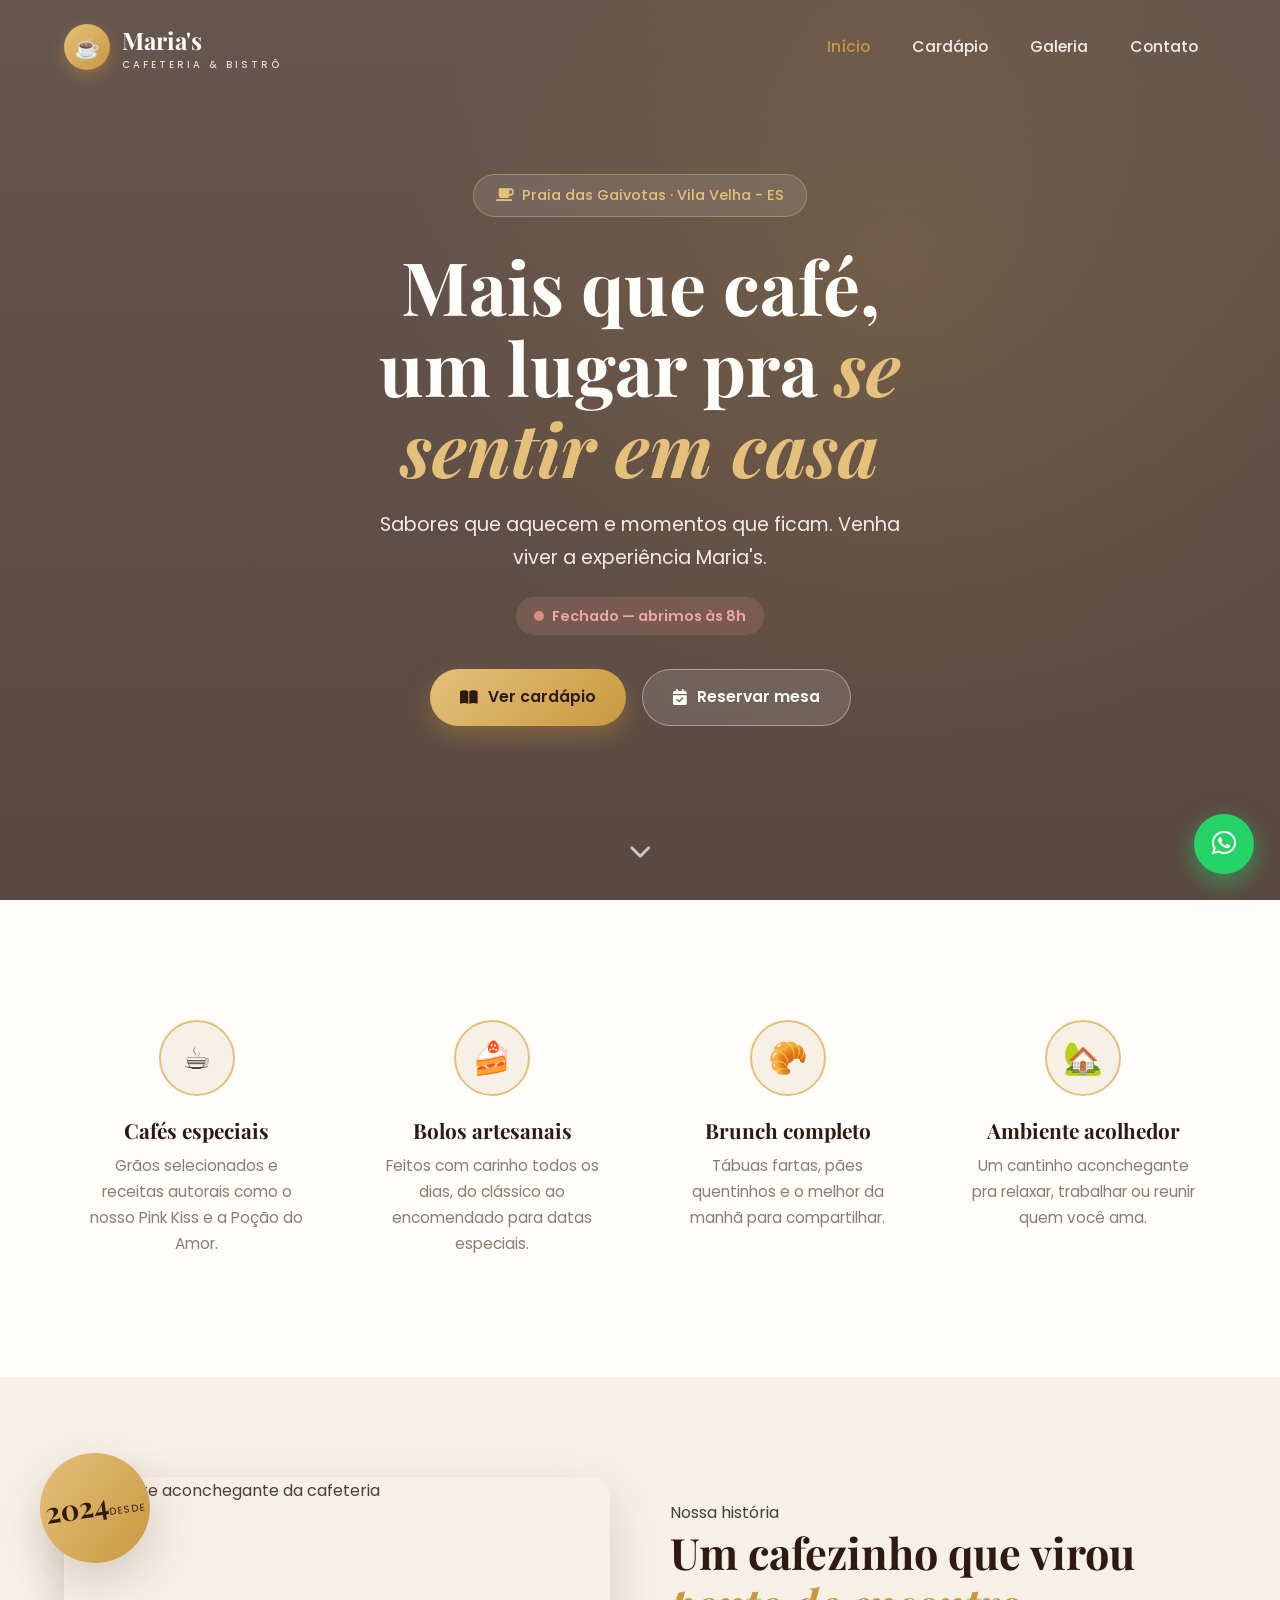
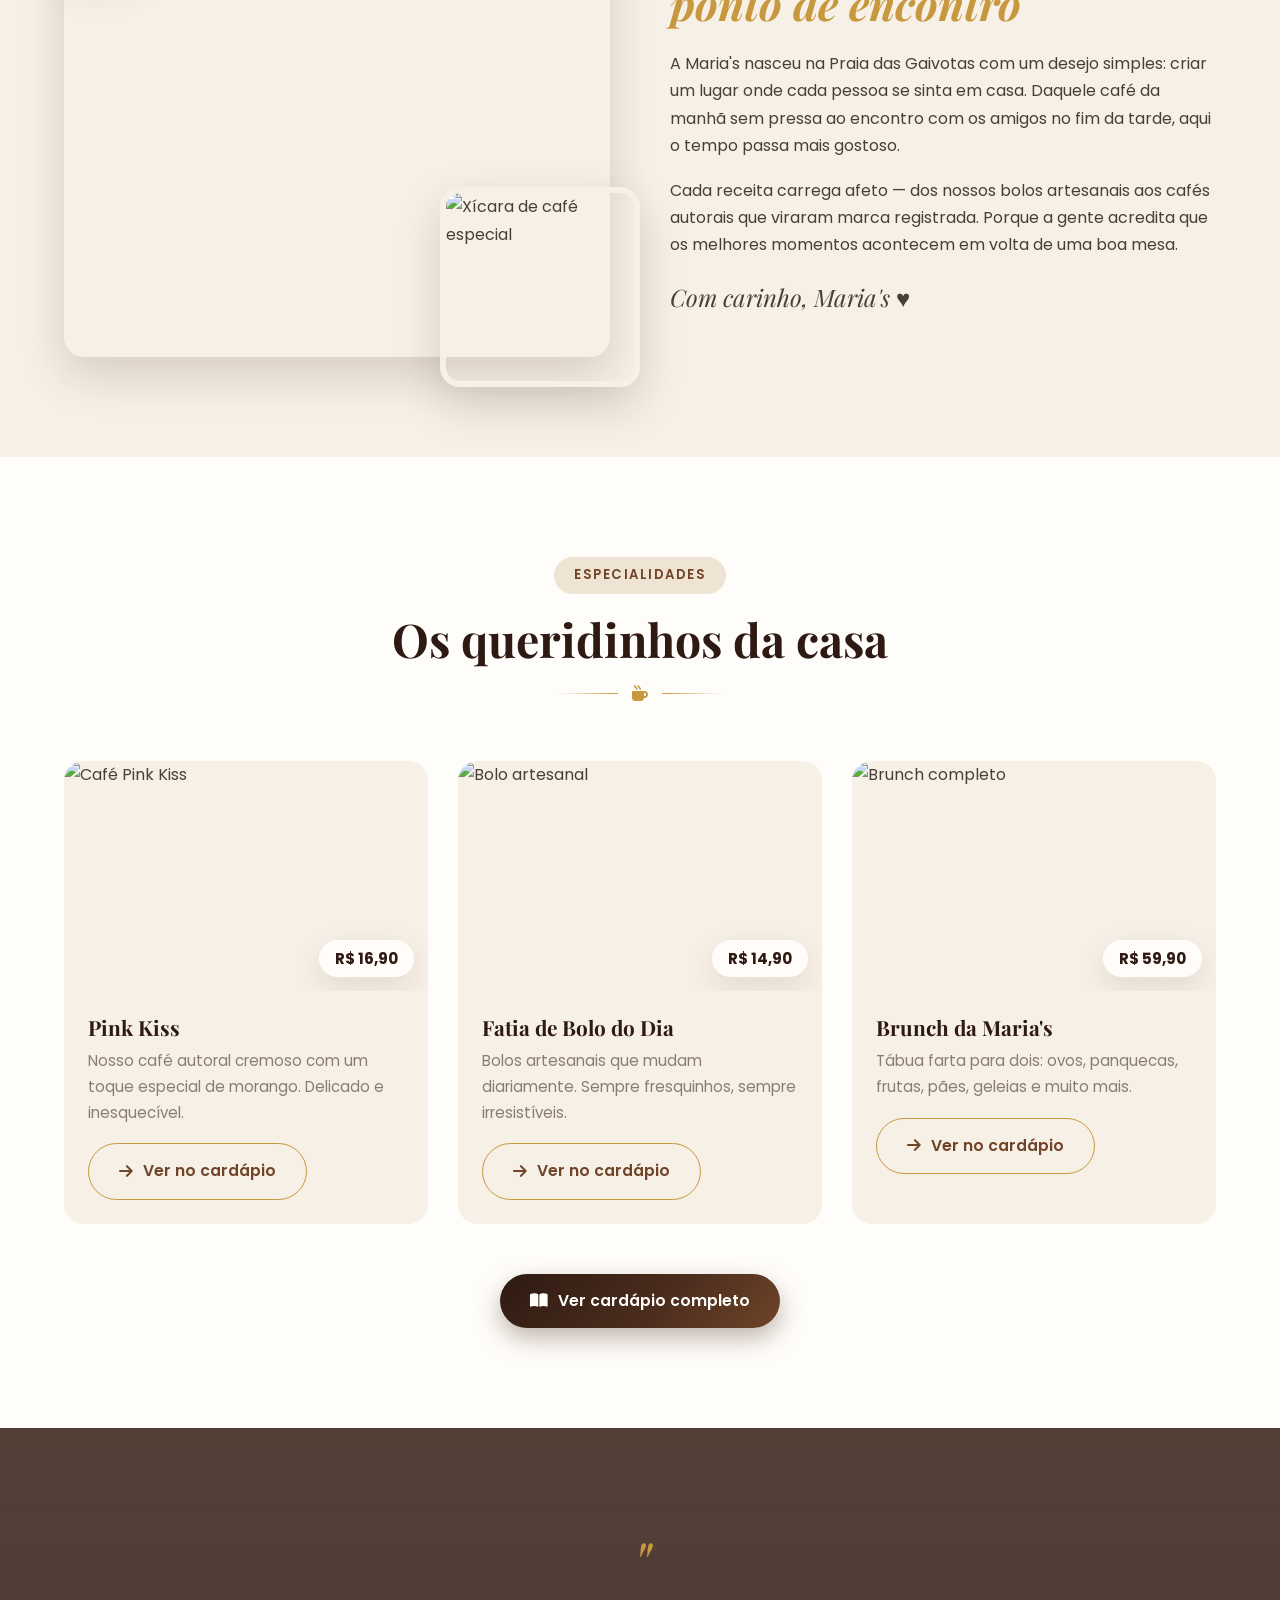
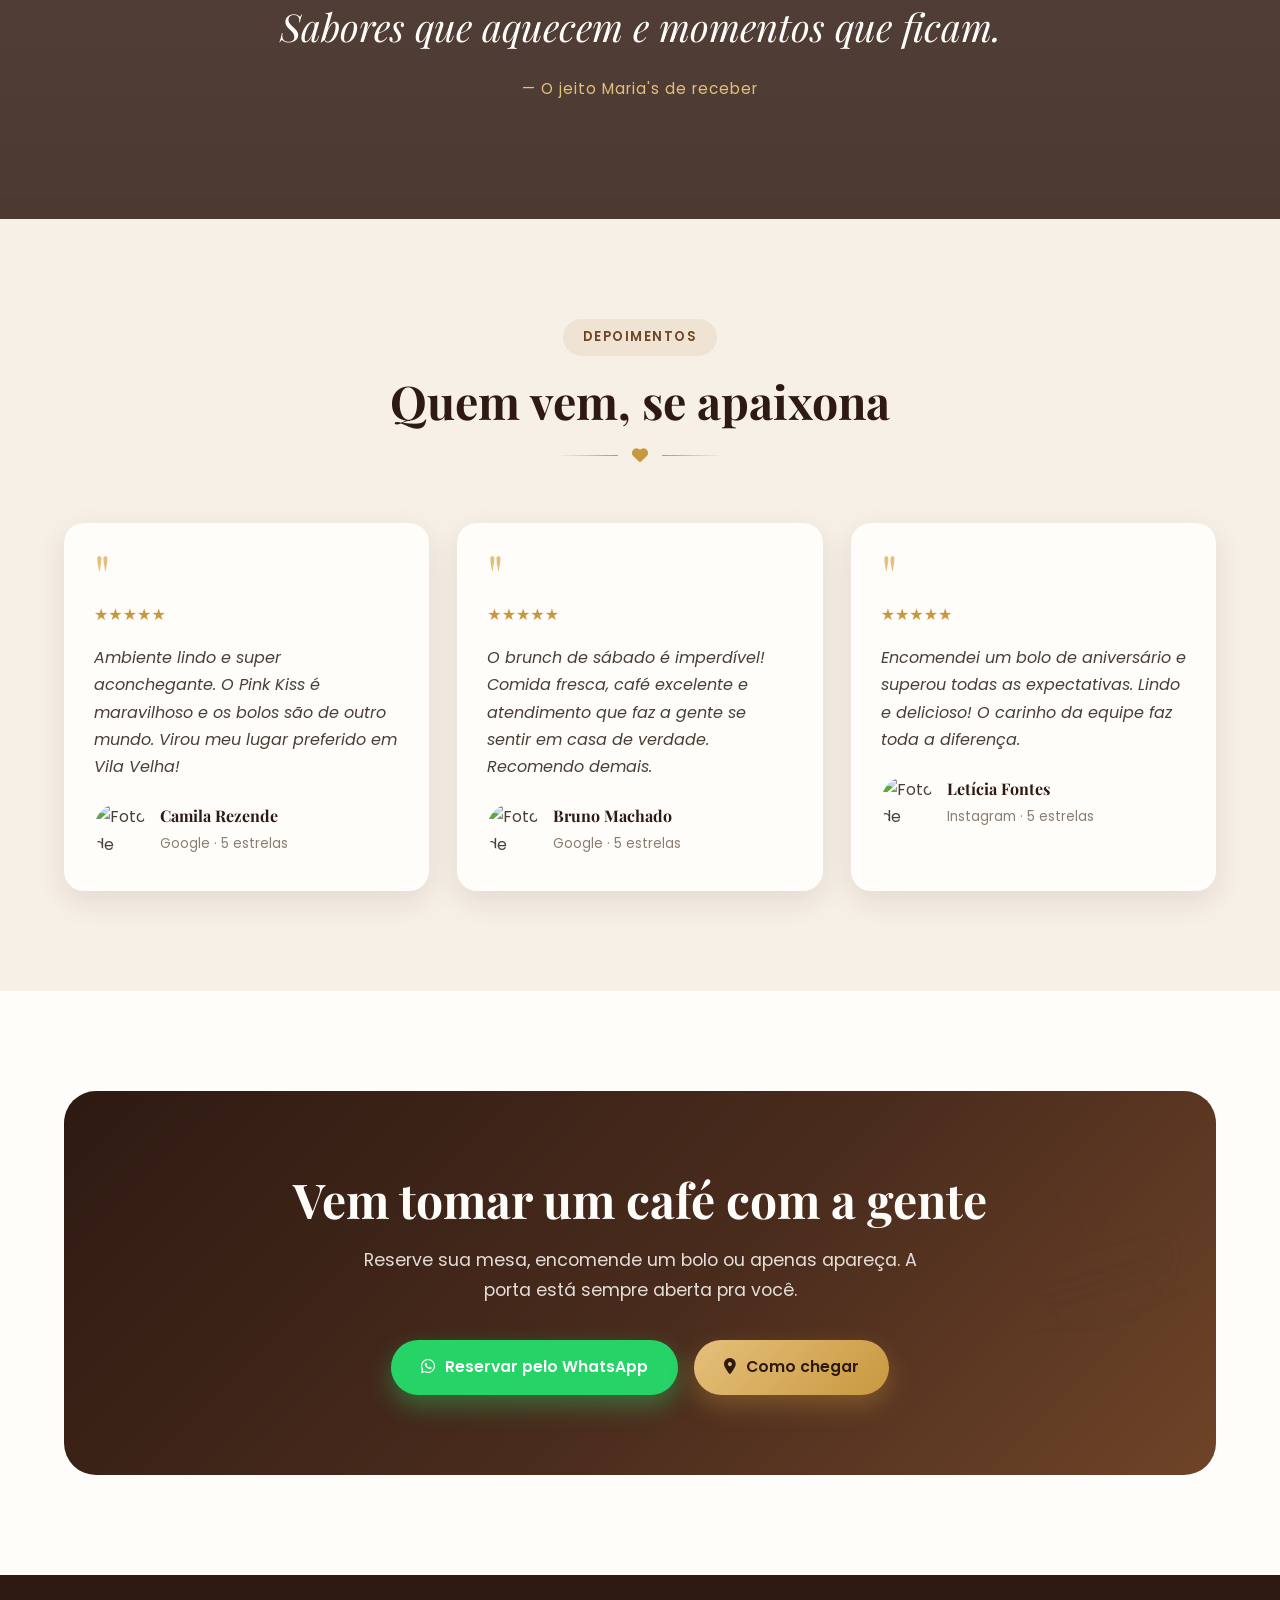
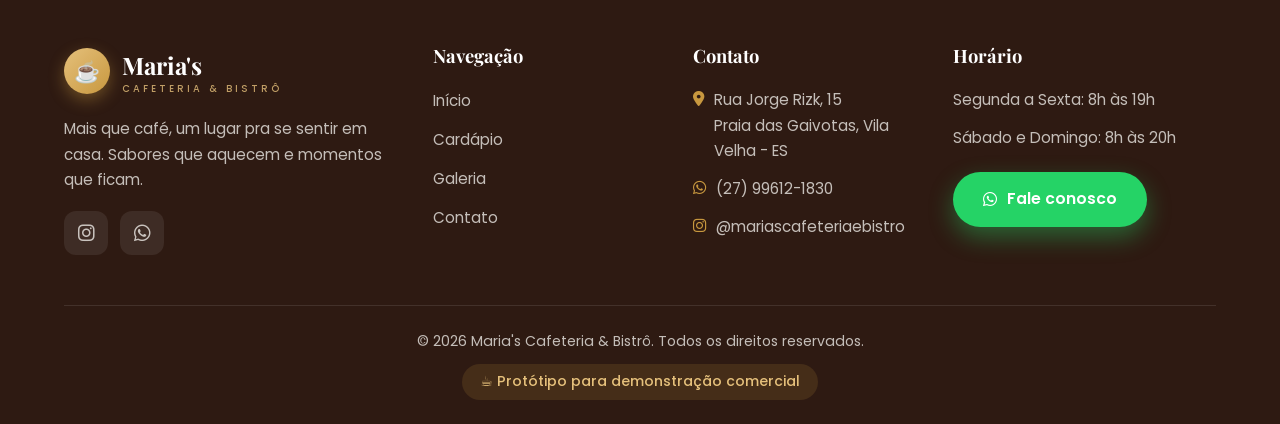
==== index.html @ ef5716af "Add files via upload" ====
<!DOCTYPE html>
<html lang="pt-BR">
<head>
  <meta charset="UTF-8">
  <meta name="viewport" content="width=device-width, initial-scale=1.0">
  <title>Maria's Cafeteria & Bistrô — Um lugar pra se sentir em casa | Vila Velha - ES</title>
  <meta name="description" content="Maria's Cafeteria & Bistrô na Praia das Gaivotas, Vila Velha - ES. Cafés especiais, brunch, bolos artesanais e um ambiente acolhedor. Mais que café, um lugar pra se sentir em casa.">

  <link rel="preconnect" href="https://fonts.googleapis.com">
  <link rel="preconnect" href="https://fonts.gstatic.com" crossorigin>
  <link href="https://fonts.googleapis.com/css2?family=Playfair+Display:ital,wght@0,600;0,700;1,600&family=Poppins:wght@400;500;600;700&display=swap" rel="stylesheet">
  <link rel="stylesheet" href="https://cdnjs.cloudflare.com/ajax/libs/font-awesome/6.5.1/css/all.min.css">
  <link rel="stylesheet" href="css/style.css">
</head>
<body>

  <!-- ================= HEADER ================= -->
  <header class="header">
    <div class="container nav">
      <a href="index.html" class="logo">
        <span class="logo-icone">☕</span>
        <span>Maria's<small>Cafeteria & Bistrô</small></span>
      </a>
      <nav>
        <ul class="menu">
          <li><a href="index.html" class="ativo">Início</a></li>
          <li><a href="cardapio.html">Cardápio</a></li>
          <li><a href="galeria.html">Galeria</a></li>
          <li><a href="contato.html">Contato</a></li>
        </ul>
      </nav>
      <button class="menu-toggle" aria-label="Abrir menu" aria-expanded="false">
        <span></span><span></span><span></span>
      </button>
    </div>
  </header>

  <!-- ================= HERO ================= -->
  <section class="hero">
    <div class="container hero-conteudo">
      <span class="selo"><i class="fa-solid fa-mug-saucer"></i> Praia das Gaivotas · Vila Velha - ES</span>
      <h1>Mais que café,<br>um lugar pra <span>se sentir em casa</span></h1>
      <p>Sabores que aquecem e momentos que ficam. Venha viver a experiência Maria's.</p>
      <div class="status-loja" role="status"></div>
      <div class="hero-botoes">
        <a href="cardapio.html" class="btn btn-primario"><i class="fa-solid fa-book-open"></i> Ver cardápio</a>
        <a href="https://wa.me/5527996121830?text=Ol%C3%A1!%20Gostaria%20de%20fazer%20uma%20reserva%20no%20Maria's" class="btn btn-secundario" target="_blank" rel="noopener"><i class="fa-solid fa-calendar-check"></i> Reservar mesa</a>
      </div>
    </div>
    <a href="#destaques" class="hero-scroll" aria-label="Rolar para baixo"><i class="fa-solid fa-chevron-down"></i></a>
  </section>

  <!-- ================= DESTAQUES ================= -->
  <section class="secao destaques" id="destaques">
    <div class="container">
      <div class="destaques-grid">
        <div class="destaque-card reveal">
          <div class="destaque-icone">☕</div>
          <h3>Cafés especiais</h3>
          <p>Grãos selecionados e receitas autorais como o nosso Pink Kiss e a Poção do Amor.</p>
        </div>
        <div class="destaque-card reveal">
          <div class="destaque-icone">🍰</div>
          <h3>Bolos artesanais</h3>
          <p>Feitos com carinho todos os dias, do clássico ao encomendado para datas especiais.</p>
        </div>
        <div class="destaque-card reveal">
          <div class="destaque-icone">🥐</div>
          <h3>Brunch completo</h3>
          <p>Tábuas fartas, pães quentinhos e o melhor da manhã para compartilhar.</p>
        </div>
        <div class="destaque-card reveal">
          <div class="destaque-icone">🏡</div>
          <h3>Ambiente acolhedor</h3>
          <p>Um cantinho aconchegante pra relaxar, trabalhar ou reunir quem você ama.</p>
        </div>
      </div>
    </div>
  </section>

  <!-- ================= HISTÓRIA ================= -->
  <section class="secao historia">
    <div class="container historia-grid">
      <div class="historia-imagens reveal">
        <div class="historia-selo"><div><strong>2024</strong><small>Desde</small></div></div>
        <img class="img-principal" src="https://images.unsplash.com/photo-1559925393-8be0ec4767c8?auto=format&fit=crop&w=800&q=80" alt="Ambiente aconchegante da cafeteria">
        <img class="img-flutuante" src="https://images.unsplash.com/photo-1447933601403-0c6688de566e?auto=format&fit=crop&w=400&q=80" alt="Xícara de café especial">
      </div>
      <div class="historia-texto reveal">
        <span class="secao-titulo tag" style="margin-bottom:18px;">Nossa história</span>
        <h2>Um cafezinho que virou <span class="destaque-dourado">ponto de encontro</span></h2>
        <p>A Maria's nasceu na Praia das Gaivotas com um desejo simples: criar um lugar onde cada pessoa se sinta em casa. Daquele café da manhã sem pressa ao encontro com os amigos no fim da tarde, aqui o tempo passa mais gostoso.</p>
        <p>Cada receita carrega afeto — dos nossos bolos artesanais aos cafés autorais que viraram marca registrada. Porque a gente acredita que os melhores momentos acontecem em volta de uma boa mesa.</p>
        <p class="historia-assinatura">Com carinho, Maria's ♥</p>
      </div>
    </div>
  </section>

  <!-- ================= MENU DESTAQUE ================= -->
  <section class="secao menu-destaque">
    <div class="container">
      <div class="secao-titulo reveal">
        <span class="tag">Especialidades</span>
        <h2>Os queridinhos da casa</h2>
        <div class="divisor"><i class="fa-solid fa-mug-hot"></i></div>
      </div>
      <div class="menu-grid">
        <div class="prato-card reveal">
          <div class="foto">
            <img src="https://images.unsplash.com/photo-1572442388796-11668a67e53d?auto=format&fit=crop&w=600&q=80" alt="Café Pink Kiss">
            <span class="selo-preco">R$ 16,90</span>
          </div>
          <div class="info">
            <h3>Pink Kiss</h3>
            <p>Nosso café autoral cremoso com um toque especial de morango. Delicado e inesquecível.</p>
            <a href="cardapio.html" class="btn btn-contorno"><i class="fa-solid fa-arrow-right"></i> Ver no cardápio</a>
          </div>
        </div>
        <div class="prato-card reveal">
          <div class="foto">
            <img src="https://images.unsplash.com/photo-1565958011703-44f9829ba187?auto=format&fit=crop&w=600&q=80" alt="Bolo artesanal">
            <span class="selo-preco">R$ 14,90</span>
          </div>
          <div class="info">
            <h3>Fatia de Bolo do Dia</h3>
            <p>Bolos artesanais que mudam diariamente. Sempre fresquinhos, sempre irresistíveis.</p>
            <a href="cardapio.html" class="btn btn-contorno"><i class="fa-solid fa-arrow-right"></i> Ver no cardápio</a>
          </div>
        </div>
        <div class="prato-card reveal">
          <div class="foto">
            <img src="https://images.unsplash.com/photo-1533920379810-6bedac961555?auto=format&fit=crop&w=600&q=80" alt="Brunch completo">
            <span class="selo-preco">R$ 59,90</span>
          </div>
          <div class="info">
            <h3>Brunch da Maria's</h3>
            <p>Tábua farta para dois: ovos, panquecas, frutas, pães, geleias e muito mais.</p>
            <a href="cardapio.html" class="btn btn-contorno"><i class="fa-solid fa-arrow-right"></i> Ver no cardápio</a>
          </div>
        </div>
      </div>
      <div style="text-align:center;margin-top:50px;" class="reveal">
        <a href="cardapio.html" class="btn btn-cafe"><i class="fa-solid fa-book-open"></i> Ver cardápio completo</a>
      </div>
    </div>
  </section>

  <!-- ================= CITAÇÃO ================= -->
  <section class="citacao">
    <div class="container">
      <blockquote class="reveal">
        <span class="aspas">"</span>
        Sabores que aquecem e momentos que ficam.
        <cite>— O jeito Maria's de receber</cite>
      </blockquote>
    </div>
  </section>

  <!-- ================= AVALIAÇÕES ================= -->
  <section class="secao avaliacoes">
    <div class="container">
      <div class="secao-titulo reveal">
        <span class="tag">Depoimentos</span>
        <h2>Quem vem, se apaixona</h2>
        <div class="divisor"><i class="fa-solid fa-heart"></i></div>
      </div>
      <div class="aval-grid">
        <div class="aval-card reveal">
          <div class="aspas-card">"</div>
          <div class="aval-estrelas">★★★★★</div>
          <p>Ambiente lindo e super aconchegante. O Pink Kiss é maravilhoso e os bolos são de outro mundo. Virou meu lugar preferido em Vila Velha!</p>
          <div class="aval-autor">
            <img src="https://images.unsplash.com/photo-1494790108377-be9c29b29330?auto=format&fit=crop&w=120&q=80" alt="Foto de Camila">
            <div><strong>Camila Rezende</strong><small>Google · 5 estrelas</small></div>
          </div>
        </div>
        <div class="aval-card reveal">
          <div class="aspas-card">"</div>
          <div class="aval-estrelas">★★★★★</div>
          <p>O brunch de sábado é imperdível! Comida fresca, café excelente e atendimento que faz a gente se sentir em casa de verdade. Recomendo demais.</p>
          <div class="aval-autor">
            <img src="https://images.unsplash.com/photo-1507003211169-0a1dd7228f2d?auto=format&fit=crop&w=120&q=80" alt="Foto de Bruno">
            <div><strong>Bruno Machado</strong><small>Google · 5 estrelas</small></div>
          </div>
        </div>
        <div class="aval-card reveal">
          <div class="aspas-card">"</div>
          <div class="aval-estrelas">★★★★★</div>
          <p>Encomendei um bolo de aniversário e superou todas as expectativas. Lindo e delicioso! O carinho da equipe faz toda a diferença.</p>
          <div class="aval-autor">
            <img src="https://images.unsplash.com/photo-1438761681033-6461ffad8d80?auto=format&fit=crop&w=120&q=80" alt="Foto de Letícia">
            <div><strong>Letícia Fontes</strong><small>Instagram · 5 estrelas</small></div>
          </div>
        </div>
      </div>
    </div>
  </section>

  <!-- ================= CTA ================= -->
  <section class="secao cta-bloco">
    <div class="container">
      <div class="cta reveal">
        <div class="cta-conteudo">
          <h2>Vem tomar um café com a gente</h2>
          <p>Reserve sua mesa, encomende um bolo ou apenas apareça. A porta está sempre aberta pra você.</p>
          <div class="cta-botoes">
            <a href="https://wa.me/5527996121830?text=Ol%C3%A1!%20Gostaria%20de%20fazer%20uma%20reserva%20no%20Maria's" class="btn btn-whatsapp" target="_blank" rel="noopener"><i class="fa-brands fa-whatsapp"></i> Reservar pelo WhatsApp</a>
            <a href="contato.html" class="btn btn-primario"><i class="fa-solid fa-location-dot"></i> Como chegar</a>
          </div>
        </div>
      </div>
    </div>
  </section>

  <!-- ================= RODAPÉ ================= -->
  <footer class="footer">
    <div class="container">
      <div class="footer-grid">
        <div class="footer-col">
          <a href="index.html" class="logo">
            <span class="logo-icone">☕</span>
            <span>Maria's<small>Cafeteria & Bistrô</small></span>
          </a>
          <p>Mais que café, um lugar pra se sentir em casa. Sabores que aquecem e momentos que ficam.</p>
          <div class="footer-social">
            <a href="https://www.instagram.com/mariascafeteriaebistro/" aria-label="Instagram" target="_blank" rel="noopener"><i class="fa-brands fa-instagram"></i></a>
            <a href="https://wa.me/5527996121830" aria-label="WhatsApp" target="_blank" rel="noopener"><i class="fa-brands fa-whatsapp"></i></a>
          </div>
        </div>
        <div class="footer-col">
          <h4>Navegação</h4>
          <ul class="footer-links">
            <li><a href="index.html">Início</a></li>
            <li><a href="cardapio.html">Cardápio</a></li>
            <li><a href="galeria.html">Galeria</a></li>
            <li><a href="contato.html">Contato</a></li>
          </ul>
        </div>
        <div class="footer-col">
          <h4>Contato</h4>
          <div class="footer-contato-item"><i class="fa-solid fa-location-dot"></i> Rua Jorge Rizk, 15<br>Praia das Gaivotas, Vila Velha - ES</div>
          <div class="footer-contato-item"><i class="fa-brands fa-whatsapp"></i> (27) 99612-1830</div>
          <div class="footer-contato-item"><i class="fa-brands fa-instagram"></i> @mariascafeteriaebistro</div>
        </div>
        <div class="footer-col">
          <h4>Horário</h4>
          <p>Segunda a Sexta: 8h às 19h</p>
          <p>Sábado e Domingo: 8h às 20h</p>
          <a href="https://wa.me/5527996121830" class="btn btn-whatsapp" style="margin-top:10px;" target="_blank" rel="noopener"><i class="fa-brands fa-whatsapp"></i> Fale conosco</a>
        </div>
      </div>
      <div class="footer-base">
        <p>© 2026 Maria's Cafeteria & Bistrô. Todos os direitos reservados.</p>
        <span class="aviso">☕ Protótipo para demonstração comercial</span>
      </div>
    </div>
  </footer>

  <a href="https://wa.me/5527996121830?text=Ol%C3%A1!%20Vim%20pelo%20site%20do%20Maria's" class="whats-flutuante" target="_blank" rel="noopener" aria-label="WhatsApp"><i class="fa-brands fa-whatsapp"></i></a>
  <button class="topo-btn" aria-label="Voltar ao topo"><i class="fa-solid fa-arrow-up"></i></button>

  <script src="js/script.js"></script>
</body>
</html>
---- css/style.css ----
/* =========================================================
   MARIAS CAFETERIA & BISTRÔ — Folha de estilo
   Protótipo para demonstração comercial
   ---------------------------------------------------------
   Identidade: aconchego, "sentir em casa". Paleta café +
   dourado + creme, tipografia serifada elegante (Playfair)
   com Poppins no corpo. Tendências 2026: emotional
   architecture, calor, storytelling.
   ---------------------------------------------------------
   1. Variáveis e reset
   2. Tipografia e utilitários
   3. Header / navegação
   4. Botões e flutuantes
   5. Hero
   6. Seções (destaques, história, menu, galeria, avaliações)
   7. Página de cardápio
   8. Galeria + Lightbox
   9. Contato / formulário / FAQ
   10. Sistema de pedido
   11. Rodapé
   12. Animações
   13. Responsividade
   ========================================================= */

/* 1. VARIÁVEIS E RESET ----------------------------------- */
:root {
  --cafe-escuro:  #2e1a12;   /* marrom quase preto do logo */
  --cafe:         #4a2c1d;
  --cafe-medio:   #6f4428;
  --dourado:      #c8983f;   /* dourado da marca */
  --dourado-claro:#e5c07b;
  --creme:        #f7f0e6;   /* fundo aconchegante */
  --creme-escuro: #efe4d3;
  --rosa-suave:   #d98a86;   /* dos drinks Pink Kiss */
  --verde-mate:   #6b7d5e;
  --texto:        #4a3f36;
  --texto-claro:  #8a7d70;
  --branco:       #fffdfa;

  --grad-cafe: linear-gradient(135deg, #2e1a12 0%, #4a2c1d 55%, #6f4428 100%);
  --grad-dourado: linear-gradient(135deg, #e5c07b 0%, #c8983f 100%);

  --sombra-suave: 0 10px 30px rgba(46, 26, 18, 0.10);
  --sombra-media: 0 18px 45px rgba(46, 26, 18, 0.16);
  --sombra-forte: 0 25px 60px rgba(46, 26, 18, 0.28);

  --raio: 20px;
  --raio-peq: 12px;
  --transicao: 0.35s cubic-bezier(0.16, 1, 0.3, 1);
  --largura-max: 1200px;
}

* { margin: 0; padding: 0; box-sizing: border-box; }
html { scroll-behavior: smooth; }

body {
  font-family: 'Poppins', system-ui, sans-serif;
  color: var(--texto);
  background: var(--creme);
  line-height: 1.7;
  overflow-x: hidden;
}

img { display: block; max-width: 100%; }
a { text-decoration: none; color: inherit; }

/* 2. TIPOGRAFIA E UTILITÁRIOS ---------------------------- */
h1, h2, h3, h4 {
  font-family: 'Playfair Display', Georgia, serif;
  color: var(--cafe-escuro);
  font-weight: 700;
  line-height: 1.2;
}

.container {
  width: 100%;
  max-width: var(--largura-max);
  margin: 0 auto;
  padding: 0 24px;
}

.secao { padding: 100px 0; }

.secao-titulo { text-align: center; margin-bottom: 60px; }
.secao-titulo .tag {
  display: inline-block;
  font-family: 'Poppins', sans-serif;
  background: var(--creme-escuro);
  color: var(--cafe-medio);
  font-weight: 600;
  font-size: 0.82rem;
  padding: 7px 20px;
  border-radius: 50px;
  letter-spacing: 1.5px;
  text-transform: uppercase;
  margin-bottom: 18px;
}
.secao-titulo h2 { font-size: clamp(2rem, 4vw, 2.9rem); margin-bottom: 14px; }
.secao-titulo p {
  max-width: 600px;
  margin: 0 auto;
  color: var(--texto-claro);
  font-size: 1.05rem;
}

.destaque-dourado {
  color: var(--dourado);
  font-style: italic;
}

/* divisor decorativo com grão de café */
.divisor {
  display: flex;
  align-items: center;
  justify-content: center;
  gap: 14px;
  margin: 18px auto 0;
  color: var(--dourado);
}
.divisor::before, .divisor::after {
  content: '';
  height: 1px;
  width: 60px;
  background: linear-gradient(to right, transparent, var(--dourado));
}
.divisor::after { background: linear-gradient(to left, transparent, var(--dourado)); }

/* 3. HEADER / NAVEGAÇÃO ---------------------------------- */
.header {
  position: fixed;
  top: 0; left: 0;
  width: 100%;
  z-index: 1000;
  padding: 20px 0;
  transition: var(--transicao);
}
.header.rolado {
  padding: 12px 0;
  background: rgba(247, 240, 230, 0.9);
  backdrop-filter: blur(14px);
  -webkit-backdrop-filter: blur(14px);
  box-shadow: var(--sombra-suave);
}

.nav { display: flex; align-items: center; justify-content: space-between; }

.logo {
  display: flex;
  align-items: center;
  gap: 12px;
  font-family: 'Playfair Display', serif;
  font-weight: 700;
  font-size: 1.5rem;
  color: var(--branco);
  transition: var(--transicao);
}
.header.rolado .logo { color: var(--cafe-escuro); }
.logo-icone {
  width: 46px; height: 46px;
  background: var(--grad-dourado);
  border-radius: 50%;
  display: grid;
  place-items: center;
  font-size: 1.3rem;
  box-shadow: 0 6px 16px rgba(200, 152, 63, 0.4);
  flex-shrink: 0;
}
.logo small {
  display: block;
  font-family: 'Poppins', sans-serif;
  font-size: 0.6rem;
  letter-spacing: 3px;
  text-transform: uppercase;
  font-weight: 500;
  opacity: 0.8;
  margin-top: -4px;
}

.menu { display: flex; align-items: center; gap: 6px; list-style: none; }
.menu a {
  color: rgba(255, 253, 250, 0.9);
  font-weight: 500;
  font-size: 0.98rem;
  padding: 8px 18px;
  border-radius: 50px;
  transition: var(--transicao);
}
.header.rolado .menu a { color: var(--texto); }
.menu a:hover, .menu a.ativo { color: var(--dourado); }
.header.rolado .menu a:hover, .header.rolado .menu a.ativo {
  background: var(--creme-escuro);
  color: var(--cafe-medio);
}

.menu-toggle {
  display: none;
  flex-direction: column;
  gap: 5px;
  background: none;
  border: none;
  cursor: pointer;
  padding: 6px;
}
.menu-toggle span {
  width: 26px; height: 2.5px;
  background: var(--branco);
  border-radius: 3px;
  transition: var(--transicao);
}
.header.rolado .menu-toggle span { background: var(--cafe-escuro); }

/* 4. BOTÕES E FLUTUANTES --------------------------------- */
.btn {
  display: inline-flex;
  align-items: center;
  gap: 10px;
  font-family: 'Poppins', sans-serif;
  font-weight: 600;
  font-size: 0.98rem;
  padding: 14px 30px;
  border: none;
  border-radius: 50px;
  cursor: pointer;
  transition: var(--transicao);
  white-space: nowrap;
}
.btn-primario {
  background: var(--grad-dourado);
  color: var(--cafe-escuro);
  box-shadow: 0 10px 25px rgba(200, 152, 63, 0.35);
}
.btn-primario:hover { transform: translateY(-3px); box-shadow: 0 16px 35px rgba(200, 152, 63, 0.5); }
.btn-secundario {
  background: rgba(255, 253, 250, 0.12);
  color: var(--branco);
  border: 1.5px solid rgba(255, 253, 250, 0.4);
  backdrop-filter: blur(8px);
}
.btn-secundario:hover { background: rgba(255, 253, 250, 0.22); transform: translateY(-3px); }
.btn-cafe {
  background: var(--grad-cafe);
  color: var(--branco);
  box-shadow: 0 10px 25px rgba(74, 44, 29, 0.35);
}
.btn-cafe:hover { transform: translateY(-3px); box-shadow: 0 16px 35px rgba(74, 44, 29, 0.5); }
.btn-whatsapp {
  background: #25d366;
  color: #fff;
  box-shadow: 0 10px 25px rgba(37, 211, 102, 0.4);
}
.btn-whatsapp:hover { transform: translateY(-3px); box-shadow: 0 16px 35px rgba(37, 211, 102, 0.55); }
.btn-contorno {
  background: transparent;
  color: var(--cafe-medio);
  border: 1.5px solid var(--dourado);
}
.btn-contorno:hover { background: var(--dourado); color: var(--cafe-escuro); transform: translateY(-3px); }

/* WhatsApp flutuante */
.whats-flutuante {
  position: fixed;
  bottom: 26px; right: 26px;
  width: 60px; height: 60px;
  background: #25d366;
  border-radius: 50%;
  display: grid;
  place-items: center;
  color: #fff;
  font-size: 1.7rem;
  z-index: 900;
  box-shadow: 0 8px 24px rgba(37, 211, 102, 0.5);
  animation: pulsar 2.5s infinite;
  transition: var(--transicao);
}
.whats-flutuante:hover { transform: scale(1.1); }

.topo-btn {
  position: fixed;
  bottom: 98px; right: 30px;
  width: 50px; height: 50px;
  background: var(--grad-cafe);
  color: #fff;
  border: none;
  border-radius: 50%;
  font-size: 1.2rem;
  cursor: pointer;
  display: grid;
  place-items: center;
  z-index: 900;
  opacity: 0;
  visibility: hidden;
  transform: translateY(20px);
  transition: var(--transicao);
  box-shadow: var(--sombra-media);
}
.topo-btn.visivel { opacity: 1; visibility: visible; transform: translateY(0); }
.topo-btn:hover { transform: translateY(-4px); }

/* Acessibilidade — foco visível */
a:focus-visible, button:focus-visible,
input:focus-visible, textarea:focus-visible {
  outline: 3px solid var(--dourado);
  outline-offset: 2px;
}

/* 5. HERO ------------------------------------------------ */
.hero {
  position: relative;
  min-height: 100vh;
  display: flex;
  align-items: center;
  overflow: hidden;
  background:
    linear-gradient(rgba(46, 26, 18, 0.72), rgba(46, 26, 18, 0.78)),
    url('https://images.unsplash.com/photo-1445116572660-236099ec97a0?auto=format&fit=crop&w=1600&q=80') center/cover fixed;
}
.hero::after {
  content: '';
  position: absolute;
  inset: 0;
  background: radial-gradient(circle at 70% 30%, rgba(200, 152, 63, 0.15), transparent 45%);
}
.hero-conteudo {
  position: relative;
  z-index: 2;
  max-width: 760px;
  text-align: center;
  margin: 0 auto;
}
.hero .selo {
  display: inline-flex;
  align-items: center;
  gap: 8px;
  background: rgba(255, 253, 250, 0.1);
  border: 1px solid rgba(229, 192, 123, 0.4);
  backdrop-filter: blur(10px);
  color: var(--dourado-claro);
  font-weight: 500;
  font-size: 0.9rem;
  padding: 8px 22px;
  border-radius: 50px;
  margin-bottom: 28px;
}
.hero h1 {
  color: var(--branco);
  font-size: clamp(2.6rem, 6.5vw, 4.6rem);
  margin-bottom: 22px;
  line-height: 1.1;
}
.hero h1 span { color: var(--dourado-claro); font-style: italic; }
.hero p {
  color: rgba(255, 253, 250, 0.9);
  font-size: 1.2rem;
  max-width: 560px;
  margin: 0 auto 22px;
}
.hero .status-loja { margin-bottom: 34px; }
.hero-botoes { display: flex; gap: 16px; justify-content: center; flex-wrap: wrap; }

.hero-scroll {
  position: absolute;
  bottom: 30px; left: 50%;
  transform: translateX(-50%);
  z-index: 2;
  color: rgba(255, 253, 250, 0.7);
  font-size: 1.4rem;
  animation: flutuar 2s ease-in-out infinite;
}

/* status aberto/fechado */
.status-loja {
  display: inline-flex;
  align-items: center;
  gap: 8px;
  font-size: 0.9rem;
  font-weight: 600;
  padding: 7px 18px;
  border-radius: 50px;
}
.status-loja .ponto { width: 10px; height: 10px; border-radius: 50%; animation: pulsarPonto 2s infinite; }
.status-loja.aberto { background: rgba(107, 125, 94, 0.2); color: #a7c290; }
.status-loja.aberto .ponto { background: #8caf6f; }
.status-loja.fechado { background: rgba(217, 138, 134, 0.2); color: #e8a9a5; }
.status-loja.fechado .ponto { background: #d98a86; animation: none; }
@keyframes pulsarPonto {
  0%,100% { box-shadow: 0 0 0 0 rgba(140,175,111,0.5); }
  50% { box-shadow: 0 0 0 6px rgba(140,175,111,0); }
}

/* 6. SEÇÕES --------------------------------------------- */

/* Faixa de destaques */
.destaques { background: var(--branco); }
.destaques-grid {
  display: grid;
  grid-template-columns: repeat(auto-fit, minmax(230px, 1fr));
  gap: 30px;
}
.destaque-card { text-align: center; padding: 20px; }
.destaque-icone {
  width: 76px; height: 76px;
  margin: 0 auto 22px;
  background: var(--creme);
  border: 2px solid var(--dourado-claro);
  border-radius: 50%;
  display: grid;
  place-items: center;
  font-size: 2rem;
  transition: var(--transicao);
}
.destaque-card:hover .destaque-icone {
  background: var(--grad-dourado);
  transform: translateY(-6px) rotate(-6deg);
}
.destaque-card h3 { font-size: 1.3rem; margin-bottom: 10px; }
.destaque-card p { color: var(--texto-claro); font-size: 0.96rem; }

/* História */
.historia { background: var(--creme); position: relative; }
.historia-grid {
  display: grid;
  grid-template-columns: 1fr 1fr;
  gap: 60px;
  align-items: center;
}
.historia-imagens { position: relative; }
.historia-imagens .img-principal {
  width: 100%;
  height: 480px;
  object-fit: cover;
  border-radius: var(--raio);
  box-shadow: var(--sombra-media);
}
.historia-imagens .img-flutuante {
  position: absolute;
  bottom: -30px; right: -30px;
  width: 200px; height: 200px;
  object-fit: cover;
  border-radius: var(--raio);
  border: 6px solid var(--creme);
  box-shadow: var(--sombra-media);
}
.historia-selo {
  position: absolute;
  top: -24px; left: -24px;
  width: 110px; height: 110px;
  background: var(--grad-dourado);
  border-radius: 50%;
  display: grid;
  place-items: center;
  text-align: center;
  color: var(--cafe-escuro);
  box-shadow: var(--sombra-media);
  transform: rotate(-8deg);
}
.historia-selo strong { font-family: 'Playfair Display', serif; font-size: 1.8rem; line-height: 1; }
.historia-selo small { font-size: 0.62rem; text-transform: uppercase; letter-spacing: 1px; }
.historia-texto h2 { font-size: clamp(1.9rem, 4vw, 2.7rem); margin-bottom: 20px; }
.historia-texto p { margin-bottom: 18px; color: var(--texto); }
.historia-assinatura {
  font-family: 'Playfair Display', serif;
  font-style: italic;
  font-size: 1.5rem;
  color: var(--dourado);
  margin-top: 10px;
}

/* Menu / especialidades (home) */
.menu-destaque { background: var(--branco); }
.menu-grid {
  display: grid;
  grid-template-columns: repeat(auto-fit, minmax(280px, 1fr));
  gap: 30px;
}
.prato-card {
  background: var(--creme);
  border-radius: var(--raio);
  overflow: hidden;
  transition: var(--transicao);
}
.prato-card:hover { transform: translateY(-8px); box-shadow: var(--sombra-media); }
.prato-card .foto { height: 230px; overflow: hidden; position: relative; }
.prato-card .foto img { width: 100%; height: 100%; object-fit: cover; transition: transform 0.6s ease; }
.prato-card:hover .foto img { transform: scale(1.08); }
.prato-card .selo-preco {
  position: absolute;
  bottom: 14px; right: 14px;
  background: rgba(255, 253, 250, 0.95);
  color: var(--cafe-escuro);
  font-weight: 700;
  padding: 6px 16px;
  border-radius: 50px;
  font-size: 0.95rem;
  box-shadow: var(--sombra-suave);
}
.prato-card .info { padding: 24px; }
.prato-card .info h3 { font-size: 1.3rem; margin-bottom: 8px; }
.prato-card .info p { color: var(--texto-claro); font-size: 0.94rem; margin-bottom: 18px; }

/* Faixa citação */
.citacao {
  background:
    linear-gradient(rgba(46, 26, 18, 0.82), rgba(46, 26, 18, 0.85)),
    url('https://images.unsplash.com/photo-1495474472287-4d71bcdd2085?auto=format&fit=crop&w=1600&q=80') center/cover fixed;
  text-align: center;
  padding: 120px 0;
}
.citacao blockquote {
  max-width: 800px;
  margin: 0 auto;
  color: var(--branco);
  font-family: 'Playfair Display', serif;
  font-size: clamp(1.6rem, 3.5vw, 2.4rem);
  font-style: italic;
  line-height: 1.4;
}
.citacao .aspas { font-size: 4rem; color: var(--dourado); line-height: 0.5; display: block; margin-bottom: 20px; }
.citacao cite {
  display: block;
  margin-top: 24px;
  font-family: 'Poppins', sans-serif;
  font-size: 0.95rem;
  font-style: normal;
  color: var(--dourado-claro);
  letter-spacing: 1px;
}

/* Avaliações */
.avaliacoes { background: var(--creme); }
.aval-grid {
  display: grid;
  grid-template-columns: repeat(auto-fit, minmax(300px, 1fr));
  gap: 28px;
}
.aval-card {
  background: var(--branco);
  border-radius: var(--raio);
  padding: 34px 30px;
  box-shadow: var(--sombra-suave);
  transition: var(--transicao);
  position: relative;
}
.aval-card:hover { transform: translateY(-6px); box-shadow: var(--sombra-media); }
.aval-card .aspas-card {
  font-family: 'Playfair Display', serif;
  font-size: 3.5rem;
  color: var(--dourado-claro);
  line-height: 0.6;
  margin-bottom: 10px;
}
.aval-estrelas { color: var(--dourado); margin-bottom: 16px; font-size: 1rem; }
.aval-card p { font-style: italic; margin-bottom: 22px; color: var(--texto); }
.aval-autor { display: flex; align-items: center; gap: 14px; }
.aval-autor img { width: 52px; height: 52px; border-radius: 50%; object-fit: cover; }
.aval-autor strong { color: var(--cafe-escuro); display: block; font-family: 'Playfair Display', serif; }
.aval-autor small { color: var(--texto-claro); }

/* CTA */
.cta-bloco { background: var(--branco); }
.cta {
  position: relative;
  background: var(--grad-cafe);
  border-radius: 32px;
  padding: 80px 40px;
  text-align: center;
  overflow: hidden;
}
.cta::before {
  content: '☕';
  position: absolute;
  font-size: 14rem;
  opacity: 0.06;
  top: -30px; right: 20px;
  transform: rotate(-15deg);
}
.cta-conteudo { position: relative; z-index: 2; }
.cta h2 { color: var(--branco); font-size: clamp(2rem, 4vw, 3rem); margin-bottom: 18px; }
.cta p { color: rgba(255, 253, 250, 0.85); font-size: 1.1rem; max-width: 560px; margin: 0 auto 34px; }
.cta-botoes { display: flex; gap: 16px; justify-content: center; flex-wrap: wrap; }

/* Página interna — cabeçalho */
.page-hero {
  padding: 170px 0 90px;
  text-align: center;
  position: relative;
  overflow: hidden;
  background:
    linear-gradient(rgba(46, 26, 18, 0.75), rgba(46, 26, 18, 0.8)),
    url('https://images.unsplash.com/photo-1554118811-1e0d58224f24?auto=format&fit=crop&w=1600&q=80') center/cover;
}
.page-hero-conteudo { position: relative; z-index: 2; }
.breadcrumb {
  display: flex;
  align-items: center;
  gap: 8px;
  justify-content: center;
  margin-bottom: 18px;
  font-size: 0.9rem;
  color: rgba(255, 253, 250, 0.7);
  flex-wrap: wrap;
}
.breadcrumb a { color: rgba(255, 253, 250, 0.7); transition: var(--transicao); }
.breadcrumb a:hover { color: var(--dourado-claro); }
.breadcrumb span[aria-current] { color: var(--dourado-claro); font-weight: 600; }
.breadcrumb .sep { opacity: 0.5; }
.page-hero .tag {
  display: inline-block;
  font-size: 0.82rem;
  letter-spacing: 1.5px;
  text-transform: uppercase;
  background: rgba(255, 253, 250, 0.1);
  border: 1px solid rgba(229, 192, 123, 0.4);
  color: var(--dourado-claro);
  font-weight: 500;
  padding: 7px 20px;
  border-radius: 50px;
  margin-bottom: 18px;
}
.page-hero h1 { color: var(--branco); font-size: clamp(2.3rem, 5vw, 3.6rem); margin-bottom: 14px; }
.page-hero p { color: rgba(255, 253, 250, 0.85); max-width: 580px; margin: 0 auto; font-size: 1.1rem; }

/* 7. CARDÁPIO -------------------------------------------- */
.cardapio-ferramentas {
  display: flex;
  justify-content: center;
  margin-bottom: 40px;
}
.busca-wrapper { position: relative; width: 100%; max-width: 440px; }
.busca-wrapper i { position: absolute; left: 20px; top: 50%; transform: translateY(-50%); color: var(--dourado); }
.busca-input {
  width: 100%;
  font-family: inherit;
  font-size: 1rem;
  padding: 14px 20px 14px 50px;
  border: 1.5px solid var(--creme-escuro);
  border-radius: 50px;
  background: var(--branco);
  transition: var(--transicao);
}
.busca-input:focus { outline: none; border-color: var(--dourado); box-shadow: 0 0 0 4px rgba(200,152,63,0.15); }
.busca-vazia { text-align: center; padding: 60px 20px; color: var(--texto-claro); display: none; }
.busca-vazia.mostrar { display: block; }
.busca-vazia .emoji { font-size: 3rem; display: block; margin-bottom: 14px; }

.cardapio-abas {
  display: flex;
  justify-content: center;
  gap: 10px;
  flex-wrap: wrap;
  margin-bottom: 50px;
}
.aba {
  background: var(--branco);
  border: 1.5px solid var(--creme-escuro);
  color: var(--texto);
  font-family: 'Poppins', sans-serif;
  font-weight: 600;
  font-size: 0.95rem;
  padding: 11px 24px;
  border-radius: 50px;
  cursor: pointer;
  transition: var(--transicao);
}
.aba:hover { border-color: var(--dourado); color: var(--cafe-medio); }
.aba.ativa {
  background: var(--grad-cafe);
  color: var(--branco);
  border-color: transparent;
  box-shadow: 0 8px 20px rgba(74, 44, 29, 0.3);
}

.categoria { display: none; }
.categoria.ativa { display: block; animation: aparecer 0.5s ease; }
.categoria-titulo {
  font-size: 1.7rem;
  margin-bottom: 8px;
  text-align: center;
}
.categoria-sub { text-align: center; color: var(--texto-claro); margin-bottom: 40px; }

.cardapio-lista {
  max-width: 800px;
  margin: 0 auto;
  display: grid;
  gap: 8px;
}
.menu-item {
  display: flex;
  align-items: center;
  gap: 20px;
  padding: 20px;
  border-radius: var(--raio-peq);
  transition: var(--transicao);
}
.menu-item:hover { background: var(--branco); box-shadow: var(--sombra-suave); }
.menu-item .foto {
  width: 90px; height: 90px;
  border-radius: 14px;
  object-fit: cover;
  flex-shrink: 0;
  box-shadow: var(--sombra-suave);
}
.menu-item .detalhes { flex: 1; min-width: 0; }
.menu-item .linha-nome {
  display: flex;
  align-items: baseline;
  gap: 12px;
  margin-bottom: 4px;
}
.menu-item .linha-nome h4 {
  font-size: 1.15rem;
  white-space: nowrap;
}
.menu-item .pontos {
  flex: 1;
  border-bottom: 2px dotted var(--creme-escuro);
  min-width: 20px;
  transform: translateY(-4px);
}
.menu-item .preco {
  font-family: 'Playfair Display', serif;
  font-weight: 700;
  font-size: 1.2rem;
  color: var(--dourado);
  white-space: nowrap;
}
.menu-item .desc { color: var(--texto-claro); font-size: 0.92rem; }
.menu-item .btn-add {
  flex-shrink: 0;
  width: 44px; height: 44px;
  border-radius: 50%;
  border: none;
  background: var(--creme-escuro);
  color: var(--cafe-medio);
  font-size: 1.1rem;
  cursor: pointer;
  transition: var(--transicao);
}
.menu-item .btn-add:hover { background: var(--grad-dourado); color: var(--cafe-escuro); transform: scale(1.1); }
.menu-item .btn-add.adicionado { background: var(--verde-mate); color: #fff; }
.menu-item.oculto { display: none; }
.tag-especial {
  display: inline-block;
  background: var(--rosa-suave);
  color: #fff;
  font-size: 0.68rem;
  font-weight: 600;
  padding: 2px 10px;
  border-radius: 50px;
  text-transform: uppercase;
  letter-spacing: 0.5px;
  vertical-align: middle;
}

/* 8. GALERIA + LIGHTBOX ---------------------------------- */
.galeria-grid {
  display: grid;
  grid-template-columns: repeat(auto-fill, minmax(250px, 1fr));
  grid-auto-rows: 250px;
  gap: 16px;
}
.galeria-item {
  position: relative;
  overflow: hidden;
  border-radius: var(--raio-peq);
  cursor: pointer;
  box-shadow: var(--sombra-suave);
}
.galeria-item.grande { grid-row: span 2; }
.galeria-item.largo { grid-column: span 2; }
.galeria-item img { width: 100%; height: 100%; object-fit: cover; transition: transform 0.6s ease; }
.galeria-item:hover img { transform: scale(1.1); }
.galeria-item .overlay {
  position: absolute; inset: 0;
  background: linear-gradient(to top, rgba(46, 26, 18, 0.8), transparent 55%);
  display: flex;
  align-items: flex-end;
  padding: 22px;
  opacity: 0;
  transition: var(--transicao);
}
.galeria-item:hover .overlay { opacity: 1; }
.galeria-item .overlay span { color: #fff; font-weight: 600; font-family: 'Playfair Display', serif; font-size: 1.1rem; }
.galeria-item .overlay .lupa {
  position: absolute; top: 50%; left: 50%;
  transform: translate(-50%, -50%) scale(0.5);
  width: 54px; height: 54px;
  background: rgba(255, 253, 250, 0.25);
  backdrop-filter: blur(8px);
  border-radius: 50%;
  display: grid; place-items: center;
  color: #fff; font-size: 1.3rem;
  transition: var(--transicao);
}
.galeria-item:hover .overlay .lupa { transform: translate(-50%, -50%) scale(1); }

.lightbox {
  position: fixed;
  inset: 0;
  background: rgba(28, 16, 10, 0.94);
  backdrop-filter: blur(6px);
  z-index: 2000;
  display: flex;
  align-items: center;
  justify-content: center;
  opacity: 0;
  visibility: hidden;
  transition: var(--transicao);
}
.lightbox.aberto { opacity: 1; visibility: visible; }
.lightbox img { max-width: 88%; max-height: 82%; border-radius: var(--raio-peq); box-shadow: var(--sombra-forte); object-fit: contain; }
.lightbox-fechar {
  position: absolute; top: 26px; right: 34px;
  background: rgba(255, 253, 250, 0.15);
  border: none; color: #fff;
  width: 50px; height: 50px;
  border-radius: 50%;
  font-size: 1.5rem;
  cursor: pointer;
  transition: var(--transicao);
}
.lightbox-fechar:hover { background: rgba(255, 253, 250, 0.3); transform: rotate(90deg); }
.lightbox-nav {
  position: absolute; top: 50%;
  transform: translateY(-50%);
  background: rgba(255, 253, 250, 0.15);
  border: none; color: #fff;
  width: 54px; height: 54px;
  border-radius: 50%;
  font-size: 1.5rem;
  cursor: pointer;
  transition: var(--transicao);
}
.lightbox-nav:hover { background: rgba(255, 253, 250, 0.3); }
.lightbox-nav.anterior { left: 26px; }
.lightbox-nav.proximo { right: 26px; }
.lightbox-contador {
  position: absolute;
  bottom: 30px; left: 50%;
  transform: translateX(-50%);
  background: rgba(255, 253, 250, 0.15);
  backdrop-filter: blur(8px);
  color: #fff;
  padding: 8px 20px;
  border-radius: 50px;
  font-weight: 600;
  font-size: 0.95rem;
}

/* 9. CONTATO --------------------------------------------- */
.contato-grid {
  display: grid;
  grid-template-columns: 1fr 1.1fr;
  gap: 40px;
  align-items: start;
}
.contato-info-card {
  background: var(--grad-cafe);
  border-radius: var(--raio);
  padding: 40px;
  color: var(--branco);
  position: relative;
  overflow: hidden;
}
.contato-info-card::before {
  content: '';
  position: absolute;
  top: -40px; right: -40px;
  width: 160px; height: 160px;
  background: radial-gradient(circle, rgba(200, 152, 63, 0.3), transparent 70%);
  border-radius: 50%;
}
.contato-info-card h3 { color: var(--branco); font-size: 1.6rem; margin-bottom: 26px; position: relative; }
.contato-linha { display: flex; align-items: flex-start; gap: 16px; margin-bottom: 24px; position: relative; }
.contato-linha .ic {
  width: 46px; height: 46px;
  background: rgba(255, 253, 250, 0.12);
  border-radius: 14px;
  display: grid; place-items: center;
  font-size: 1.1rem;
  color: var(--dourado-claro);
  flex-shrink: 0;
}
.contato-linha strong { display: block; margin-bottom: 2px; font-family: 'Poppins', sans-serif; }
.contato-linha span { color: rgba(255, 253, 250, 0.8); font-size: 0.95rem; }
.contato-info-card .status-loja.aberto { background: rgba(255,253,250,0.18); color: #d4f0c4; }
.contato-info-card .status-loja.fechado { background: rgba(255,253,250,0.18); color: #f3d4d2; }

.form-card {
  background: var(--branco);
  border: 1px solid var(--creme-escuro);
  border-radius: var(--raio);
  padding: 40px;
  box-shadow: var(--sombra-suave);
}
.form-grupo { margin-bottom: 20px; }
.form-grupo label { display: block; font-weight: 600; color: var(--cafe-escuro); margin-bottom: 8px; font-size: 0.95rem; }
.form-grupo input, .form-grupo textarea {
  width: 100%;
  font-family: inherit;
  font-size: 1rem;
  padding: 14px 18px;
  border: 1.5px solid var(--creme-escuro);
  border-radius: var(--raio-peq);
  background: var(--creme);
  color: var(--texto);
  transition: var(--transicao);
}
.form-grupo input:focus, .form-grupo textarea:focus {
  outline: none;
  border-color: var(--dourado);
  background: #fff;
  box-shadow: 0 0 0 4px rgba(200,152,63,0.15);
}
.form-grupo textarea { resize: vertical; min-height: 120px; }
.form-card .btn { width: 100%; justify-content: center; }
.campo-obrigatorio { color: var(--rosa-suave); }
.form-dica { font-size: 0.82rem; color: var(--texto-claro); margin-top: 6px; }
.erro-campo { color: #c0392b; font-size: 0.85rem; margin-top: 6px; display: none; align-items: center; gap: 6px; }
.form-grupo.invalido input, .form-grupo.invalido textarea { border-color: #c0392b; background: #fdf3f2; }
.form-grupo.invalido .erro-campo { display: flex; }
.form-msg {
  margin-top: 16px;
  padding: 14px;
  border-radius: var(--raio-peq);
  background: #e4efd9;
  color: #4a6b32;
  text-align: center;
  font-weight: 500;
  display: none;
}
.form-msg.mostrar { display: block; animation: aparecer 0.4s ease; }

.mapa-wrapper { margin-top: 60px; border-radius: var(--raio); overflow: hidden; box-shadow: var(--sombra-suave); height: 400px; }
.mapa-wrapper iframe { width: 100%; height: 100%; border: 0; }

/* FAQ */
.faq-lista { max-width: 760px; margin: 0 auto; }
.faq-item {
  background: var(--branco);
  border: 1px solid var(--creme-escuro);
  border-radius: var(--raio-peq);
  margin-bottom: 14px;
  overflow: hidden;
  transition: var(--transicao);
}
.faq-item:hover { box-shadow: var(--sombra-suave); }
.faq-pergunta {
  width: 100%;
  background: none;
  border: none;
  font-family: 'Playfair Display', serif;
  font-size: 1.1rem;
  font-weight: 700;
  color: var(--cafe-escuro);
  text-align: left;
  padding: 20px 24px;
  cursor: pointer;
  display: flex;
  align-items: center;
  justify-content: space-between;
  gap: 14px;
}
.faq-pergunta .seta { transition: var(--transicao); color: var(--dourado); flex-shrink: 0; }
.faq-item.aberto .faq-pergunta .seta { transform: rotate(180deg); }
.faq-resposta { max-height: 0; overflow: hidden; transition: max-height 0.35s ease, padding 0.35s ease; padding: 0 24px; color: var(--texto-claro); }
.faq-item.aberto .faq-resposta { max-height: 320px; padding: 0 24px 22px; }

/* 10. SISTEMA DE PEDIDO ---------------------------------- */
.pedido-barra {
  position: fixed;
  bottom: 0; left: 0;
  width: 100%;
  background: rgba(247, 240, 230, 0.92);
  backdrop-filter: blur(16px);
  -webkit-backdrop-filter: blur(16px);
  box-shadow: 0 -10px 40px rgba(46, 26, 18, 0.15);
  padding: 16px 0;
  z-index: 950;
  transform: translateY(120%);
  transition: transform 0.4s cubic-bezier(0.16,1,0.3,1);
}
.pedido-barra.visivel { transform: translateY(0); }
.pedido-barra .interno { display: flex; align-items: center; justify-content: space-between; gap: 16px; flex-wrap: wrap; }
.pedido-resumo { display: flex; align-items: center; gap: 14px; }
.pedido-resumo .contador {
  width: 44px; height: 44px;
  background: var(--grad-cafe);
  color: #fff;
  border-radius: 14px;
  display: grid; place-items: center;
  font-weight: 700; font-size: 1.1rem;
}
.pedido-resumo strong { color: var(--cafe-escuro); display: block; font-family: 'Poppins', sans-serif; }
.pedido-resumo small { color: var(--texto-claro); }
.pedido-acoes { display: flex; gap: 10px; }

.pedido-painel {
  position: fixed;
  top: 0; right: -100%;
  width: 92%; max-width: 420px;
  height: 100vh;
  background: var(--creme);
  z-index: 2100;
  box-shadow: -20px 0 60px rgba(46, 26, 18, 0.25);
  transition: right 0.4s cubic-bezier(0.16,1,0.3,1);
  display: flex;
  flex-direction: column;
}
.pedido-painel.aberto { right: 0; }
.pedido-painel-topo {
  padding: 24px;
  background: var(--grad-cafe);
  color: #fff;
  display: flex;
  align-items: center;
  justify-content: space-between;
}
.pedido-painel-topo h3 { color: #fff; font-size: 1.4rem; }
.pedido-painel-fechar {
  background: rgba(255, 253, 250, 0.15);
  border: none; color: #fff;
  width: 42px; height: 42px;
  border-radius: 50%;
  font-size: 1.2rem;
  cursor: pointer;
  transition: var(--transicao);
}
.pedido-painel-fechar:hover { background: rgba(255, 253, 250, 0.3); transform: rotate(90deg); }
.pedido-lista { flex: 1; overflow-y: auto; padding: 20px 24px; }
.pedido-item { display: flex; align-items: center; gap: 14px; padding: 14px 0; border-bottom: 1px solid var(--creme-escuro); }
.pedido-item .nome { flex: 1; }
.pedido-item .nome strong { color: var(--cafe-escuro); display: block; font-size: 0.98rem; font-family: 'Poppins', sans-serif; }
.pedido-item .nome small { color: var(--texto-claro); }
.pedido-qtd { display: flex; align-items: center; gap: 10px; background: var(--branco); border-radius: 50px; padding: 4px; }
.pedido-qtd button {
  width: 30px; height: 30px;
  border: none;
  background: var(--creme-escuro);
  color: var(--cafe-medio);
  border-radius: 50%;
  cursor: pointer;
  font-size: 1rem; font-weight: 700;
  transition: var(--transicao);
}
.pedido-qtd button:hover { background: var(--cafe-medio); color: #fff; }
.pedido-qtd span { min-width: 20px; text-align: center; font-weight: 600; }
.pedido-vazio { text-align: center; color: var(--texto-claro); padding: 60px 20px; }
.pedido-vazio .emoji { font-size: 3.4rem; display: block; margin-bottom: 16px; }
.pedido-painel-base { padding: 24px; border-top: 1px solid var(--creme-escuro); background: var(--branco); }
.pedido-total { display: flex; justify-content: space-between; align-items: center; margin-bottom: 18px; }
.pedido-total span { color: var(--texto-claro); }
.pedido-total strong { font-family: 'Playfair Display', serif; font-size: 1.7rem; color: var(--dourado); }
.pedido-painel-base .btn { width: 100%; justify-content: center; margin-bottom: 10px; }
.pedido-limpar {
  width: 100%;
  background: none; border: none;
  color: var(--texto-claro);
  font-family: inherit; font-size: 0.9rem;
  cursor: pointer;
  text-decoration: underline;
  padding: 6px;
}
.pedido-limpar:hover { color: #c0392b; }

.overlay-fundo {
  position: fixed;
  inset: 0;
  background: rgba(28, 16, 10, 0.5);
  backdrop-filter: blur(3px);
  z-index: 2050;
  opacity: 0;
  visibility: hidden;
  transition: var(--transicao);
}
.overlay-fundo.aberto { opacity: 1; visibility: visible; }

.toast {
  position: fixed;
  bottom: 90px; left: 50%;
  transform: translateX(-50%) translateY(30px);
  background: var(--cafe-escuro);
  color: #fff;
  padding: 14px 26px;
  border-radius: 50px;
  font-weight: 500;
  box-shadow: var(--sombra-forte);
  z-index: 2200;
  opacity: 0;
  visibility: hidden;
  transition: var(--transicao);
  display: flex;
  align-items: center;
  gap: 10px;
}
.toast.mostrar { opacity: 1; visibility: visible; transform: translateX(-50%) translateY(0); }
.toast .ic { color: var(--dourado-claro); }

.pedido-barra.visivel ~ .whats-flutuante { bottom: 96px; }
.pedido-barra.visivel ~ .topo-btn { bottom: 168px; }

/* 11. RODAPÉ --------------------------------------------- */
.footer { background: var(--cafe-escuro); color: rgba(255, 253, 250, 0.72); padding: 70px 0 0; }
.footer-grid {
  display: grid;
  grid-template-columns: 1.5fr 1fr 1fr 1.2fr;
  gap: 40px;
  padding-bottom: 50px;
}
.footer .logo { color: #fff; margin-bottom: 18px; }
.footer .logo small { color: var(--dourado-claro); }
.footer-col h4 { color: #fff; font-size: 1.15rem; margin-bottom: 20px; }
.footer-col p { font-size: 0.95rem; margin-bottom: 12px; }
.footer-links { list-style: none; }
.footer-links li { margin-bottom: 12px; }
.footer-links a { transition: var(--transicao); font-size: 0.95rem; }
.footer-links a:hover { color: var(--dourado-claro); padding-left: 6px; }
.footer-contato-item { display: flex; align-items: flex-start; gap: 10px; margin-bottom: 12px; font-size: 0.95rem; }
.footer-contato-item i { color: var(--dourado); margin-top: 4px; }
.footer-social { display: flex; gap: 12px; margin-top: 18px; }
.footer-social a {
  width: 44px; height: 44px;
  background: rgba(255, 253, 250, 0.08);
  border-radius: 12px;
  display: grid; place-items: center;
  font-size: 1.2rem;
  transition: var(--transicao);
}
.footer-social a:hover { background: var(--grad-dourado); color: var(--cafe-escuro); transform: translateY(-4px); }
.footer-base {
  border-top: 1px solid rgba(255, 253, 250, 0.1);
  padding: 24px 0;
  text-align: center;
  font-size: 0.88rem;
}
.footer-base .aviso {
  display: inline-block;
  background: rgba(200, 152, 63, 0.15);
  color: var(--dourado-claro);
  padding: 6px 18px;
  border-radius: 50px;
  margin-top: 10px;
  font-weight: 500;
}

/* 12. ANIMAÇÕES ------------------------------------------ */
@keyframes pulsar {
  0% { box-shadow: 0 8px 24px rgba(37,211,102,0.5), 0 0 0 0 rgba(37,211,102,0.5); }
  70% { box-shadow: 0 8px 24px rgba(37,211,102,0.5), 0 0 0 18px rgba(37,211,102,0); }
  100% { box-shadow: 0 8px 24px rgba(37,211,102,0.5), 0 0 0 0 rgba(37,211,102,0); }
}
@keyframes flutuar { 0%,100% { transform: translateX(-50%) translateY(0); } 50% { transform: translateX(-50%) translateY(-10px); } }
@keyframes aparecer { from { opacity: 0; transform: translateY(10px); } to { opacity: 1; transform: translateY(0); } }

.reveal {
  opacity: 0;
  transform: translateY(40px);
  transition: opacity 0.8s ease, transform 0.8s cubic-bezier(0.16, 1, 0.3, 1);
}
.reveal.visivel { opacity: 1; transform: translateY(0); }

/* 13. RESPONSIVIDADE ------------------------------------- */
@media (max-width: 992px) {
  .historia-grid, .contato-grid { grid-template-columns: 1fr; }
  .historia-imagens { max-width: 500px; margin: 0 auto 40px; }
  .footer-grid { grid-template-columns: 1fr 1fr; gap: 34px; }
  .hero { background-attachment: scroll; }
  .citacao { background-attachment: scroll; }
  .page-hero { background-attachment: scroll; }
}

@media (max-width: 768px) {
  .secao { padding: 70px 0; }
  .menu {
    position: fixed;
    top: 0; right: -100%;
    width: 80%;
    max-width: 320px;
    height: 100vh;
    background: var(--grad-cafe);
    flex-direction: column;
    justify-content: center;
    gap: 18px;
    padding: 40px;
    transition: right 0.4s cubic-bezier(0.16,1,0.3,1);
    box-shadow: -10px 0 40px rgba(0,0,0,0.3);
  }
  .menu.aberto { right: 0; }
  .menu a { color: #fff; font-size: 1.15rem; }
  .header.rolado .menu a { color: #fff; }
  .menu-toggle { display: flex; z-index: 1100; }
  .menu-toggle.ativo span { background: #fff; }
  .menu-toggle.ativo span:nth-child(1) { transform: translateY(7.5px) rotate(45deg); }
  .menu-toggle.ativo span:nth-child(2) { opacity: 0; }
  .menu-toggle.ativo span:nth-child(3) { transform: translateY(-7.5px) rotate(-45deg); }
  .header.rolado .menu-toggle.ativo span { background: #fff; }

  .historia-imagens .img-flutuante { width: 130px; height: 130px; bottom: -20px; right: -10px; }
  .historia-selo { width: 90px; height: 90px; }
  .cta { padding: 60px 24px; }
  .citacao { padding: 80px 0; }
  .footer-grid { grid-template-columns: 1fr; text-align: center; }
  .footer-contato-item { justify-content: center; }
  .footer-social { justify-content: center; }
  .footer-links a:hover { padding-left: 0; }
  .menu-item { flex-wrap: wrap; }
  .menu-item .linha-nome { flex-wrap: wrap; }
  .menu-item .linha-nome h4 { white-space: normal; }
  .pedido-barra .interno { flex-direction: column; align-items: stretch; }
  .pedido-acoes .btn { flex: 1; justify-content: center; }
  .galeria-item.largo { grid-column: span 1; }
}

@media (max-width: 480px) {
  .container { padding: 0 18px; }
  .hero-botoes .btn, .cta-botoes .btn { width: 100%; justify-content: center; }
  .galeria-grid { grid-template-columns: 1fr; }
  .galeria-item.grande { grid-row: span 1; }
  .menu-item .foto { width: 70px; height: 70px; }
}
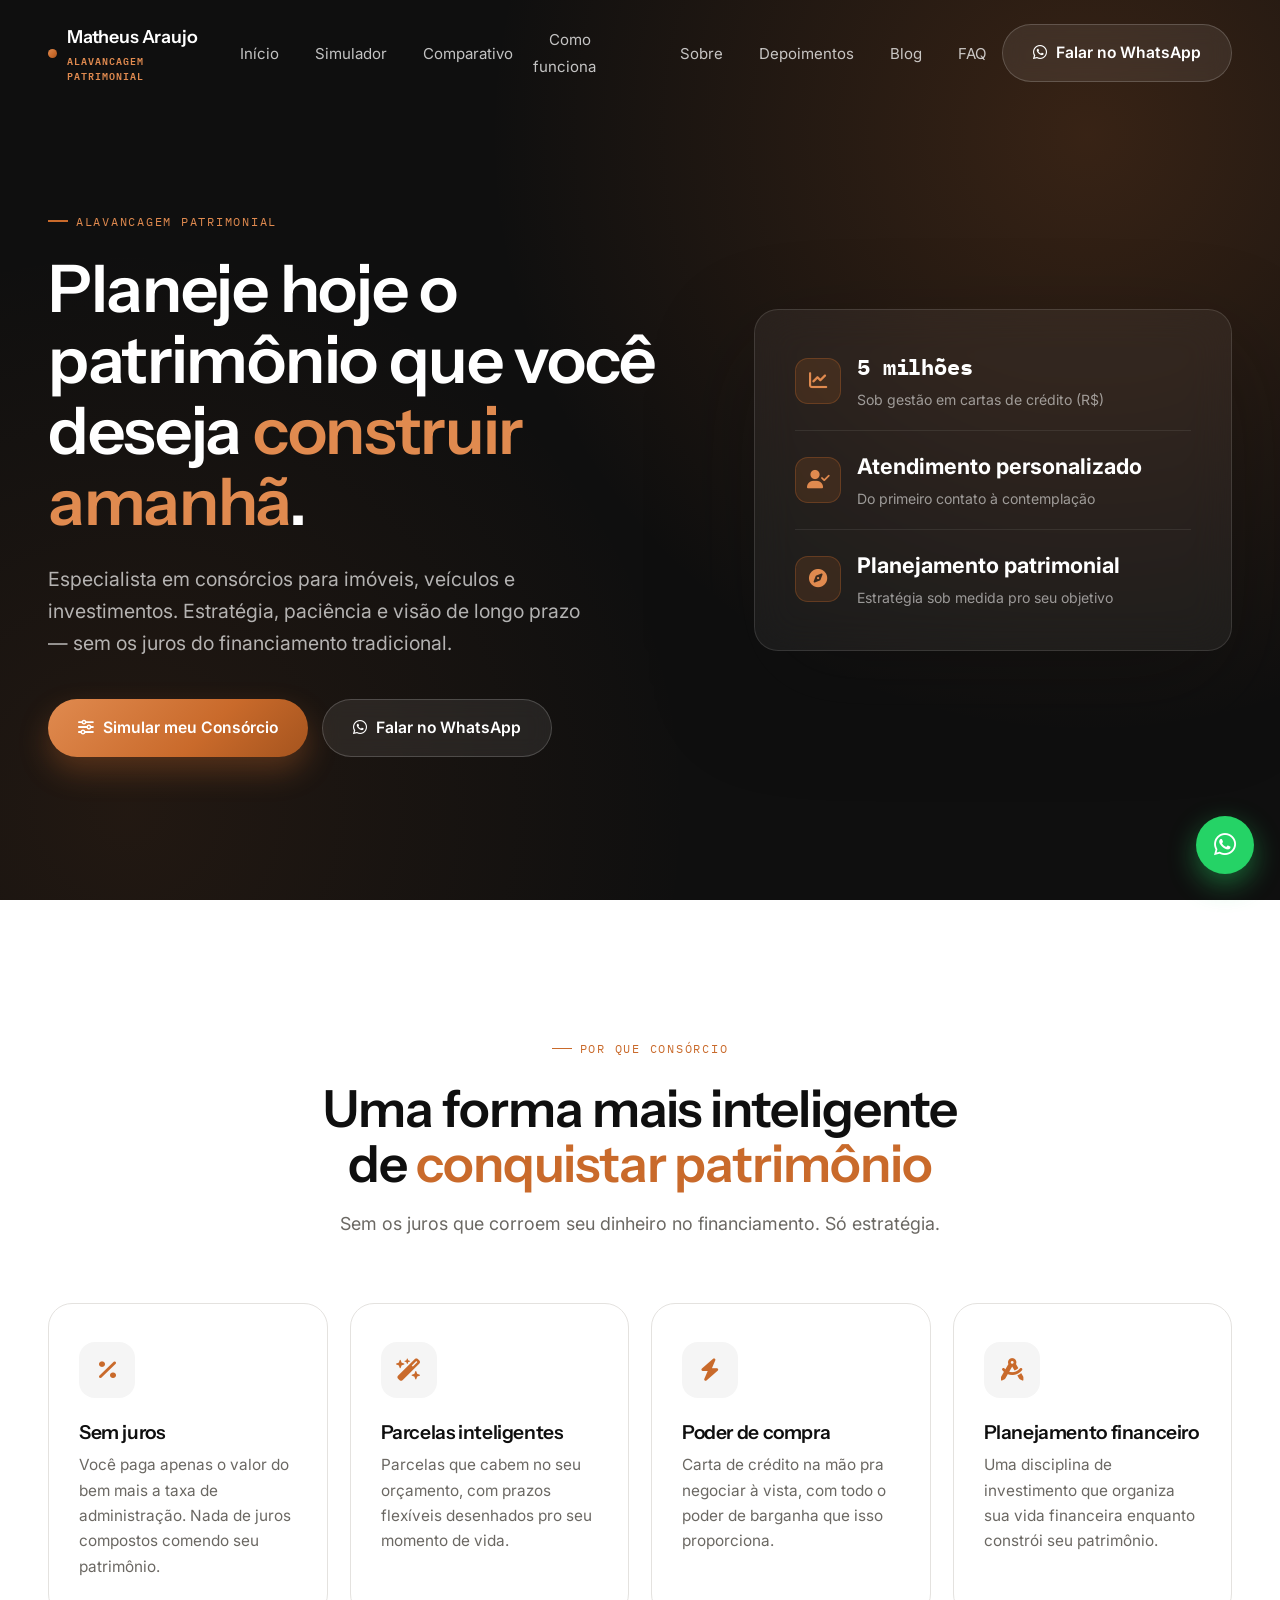
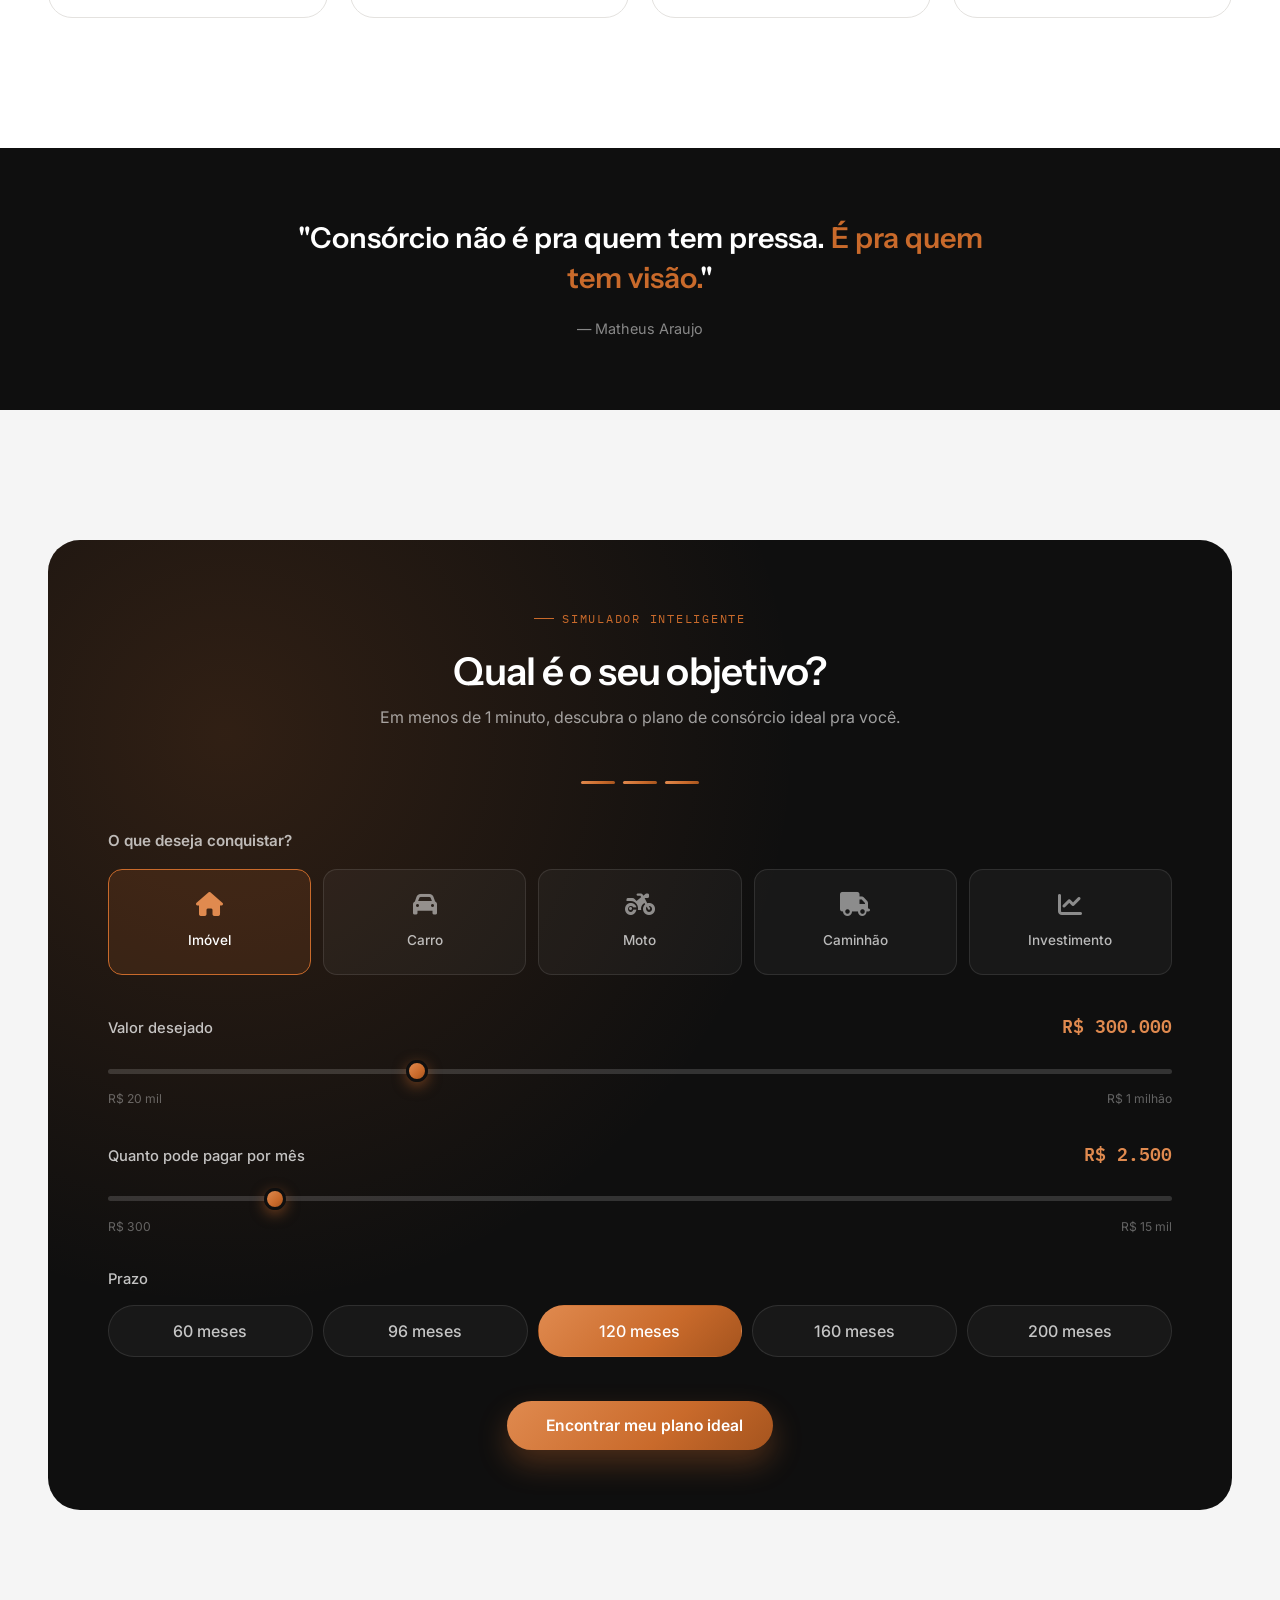
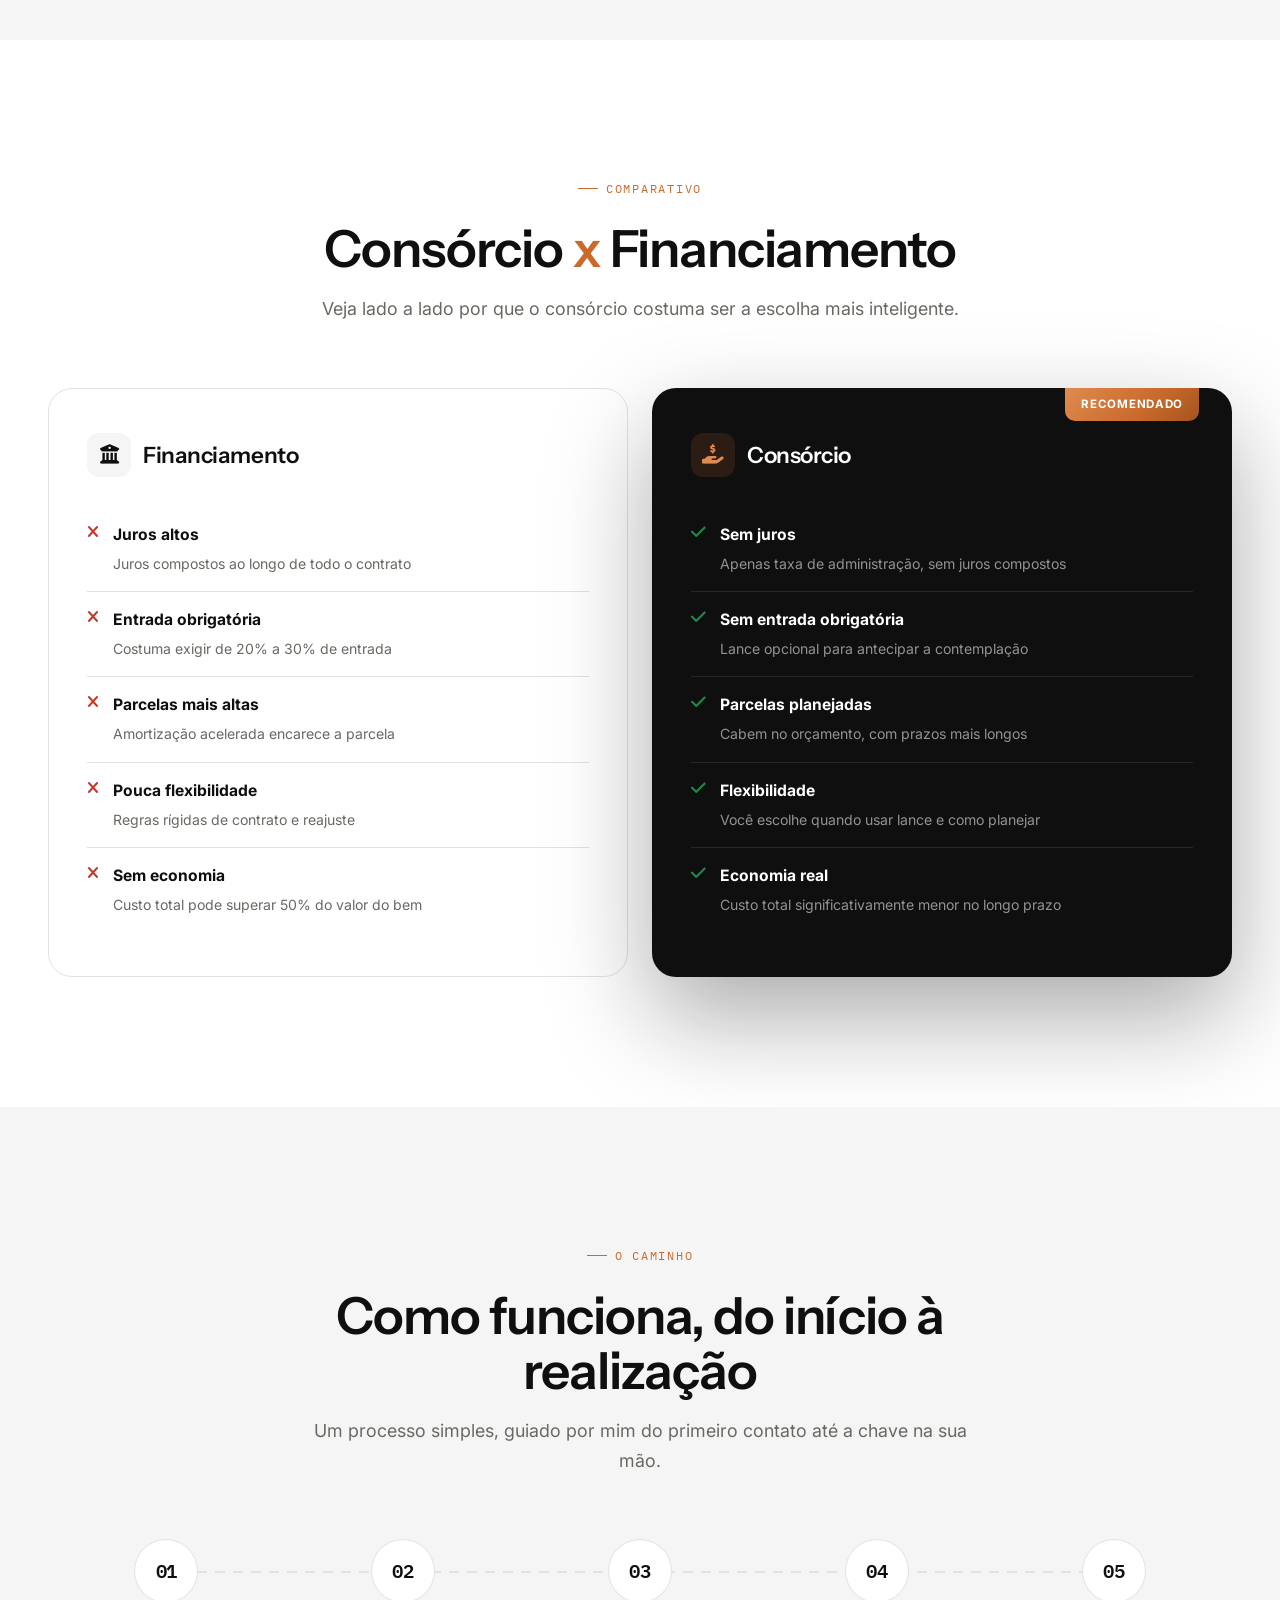
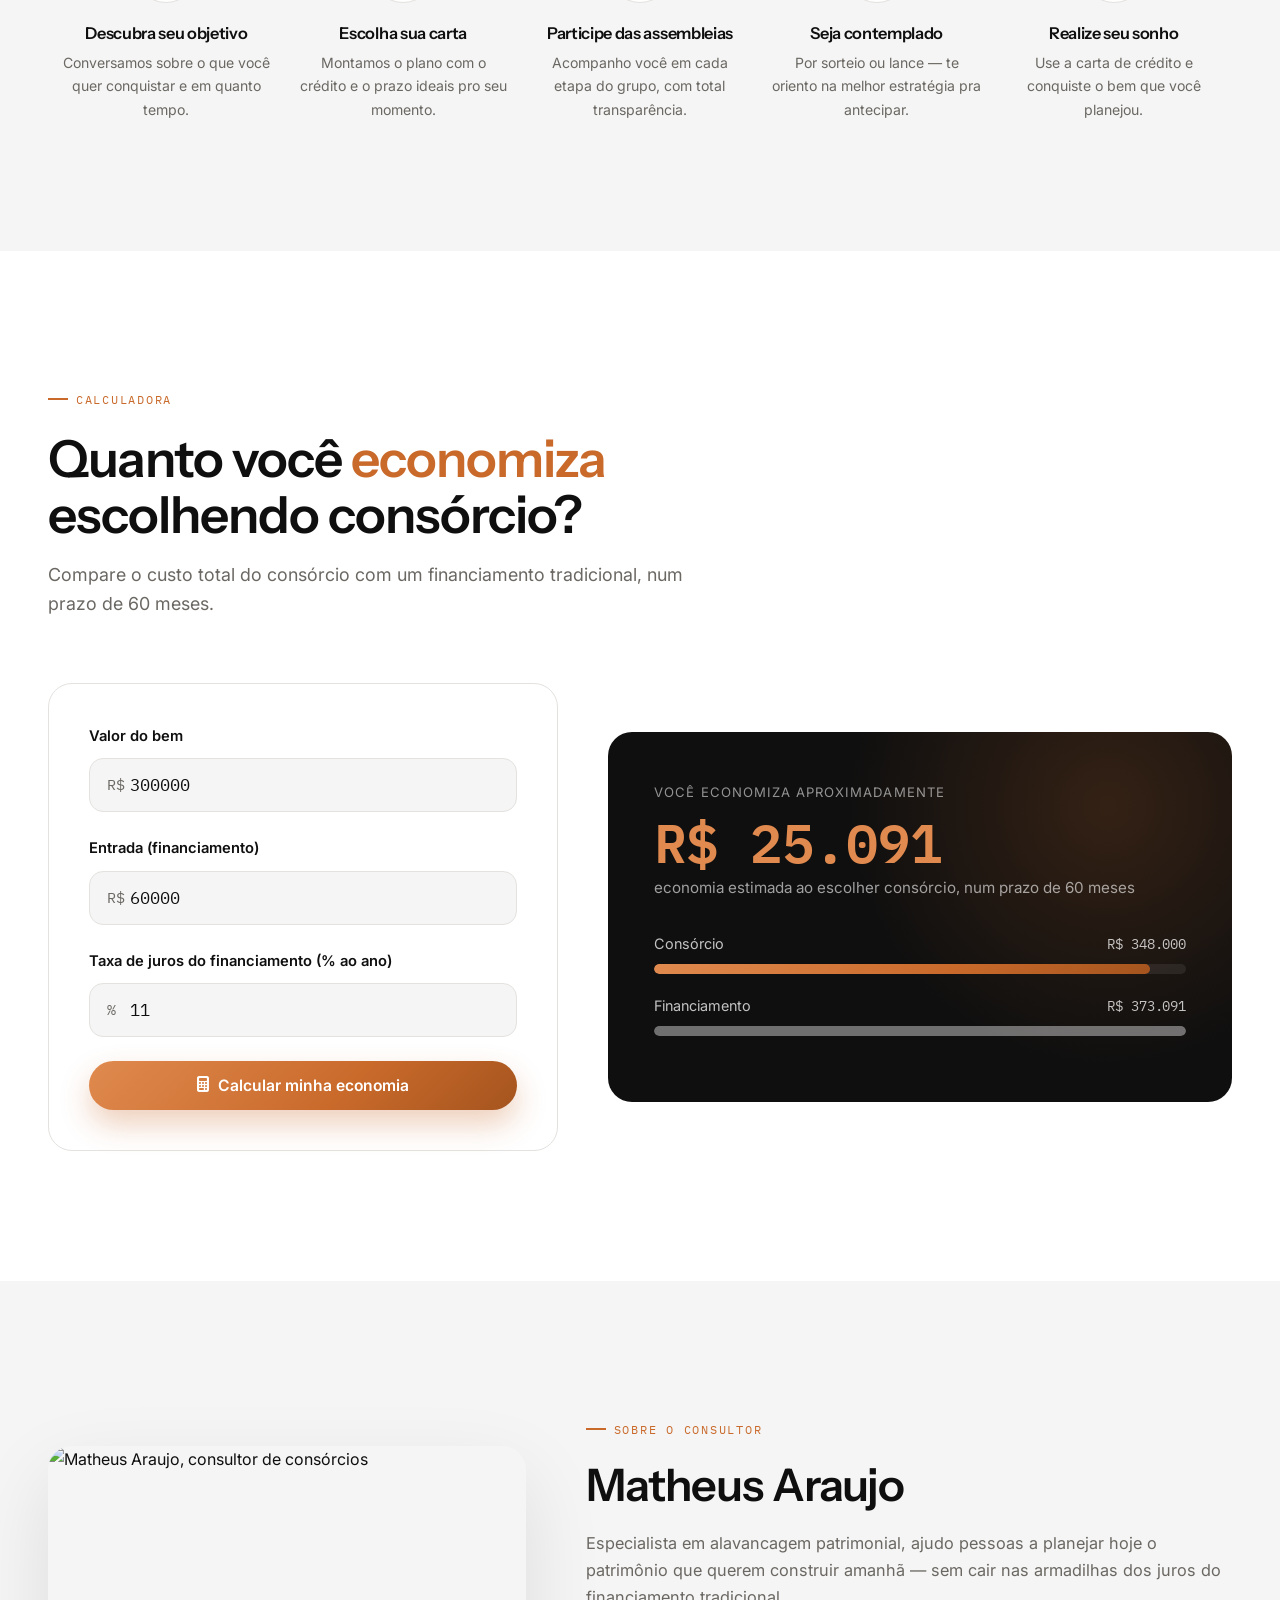
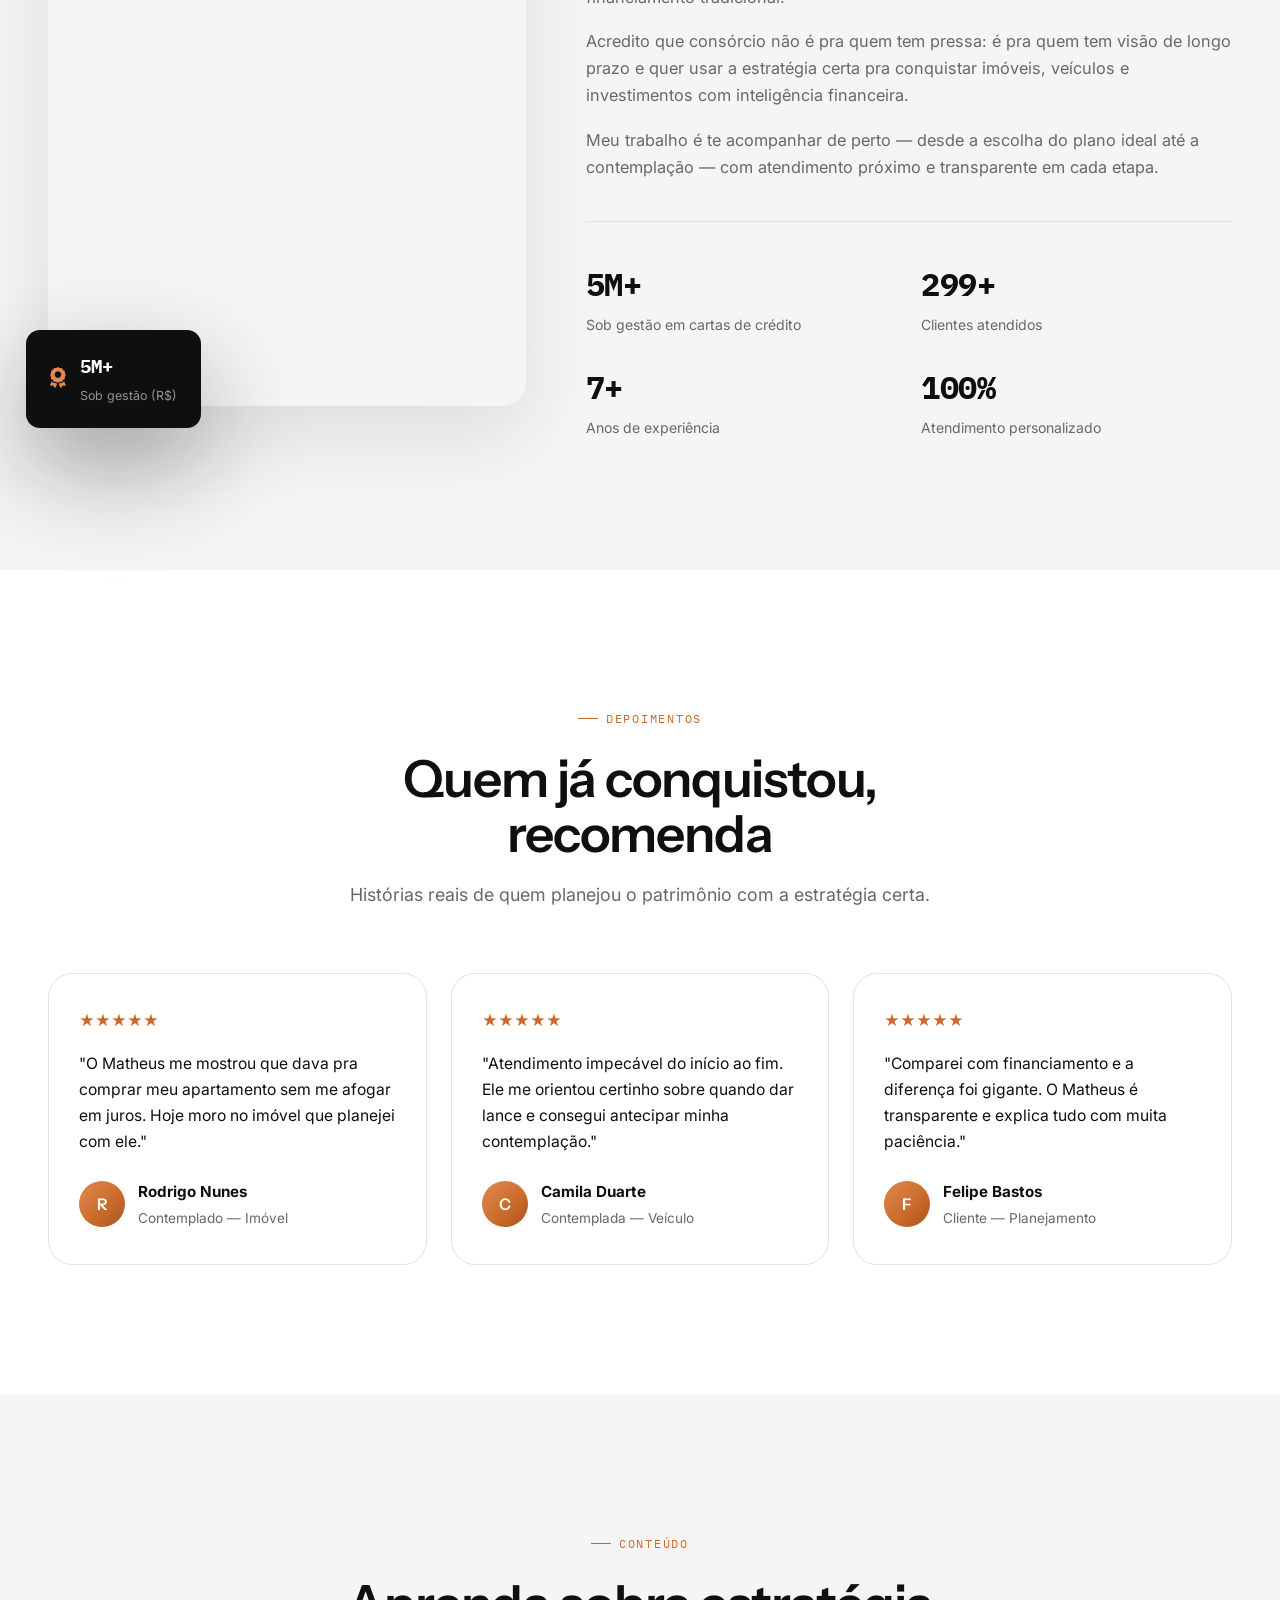
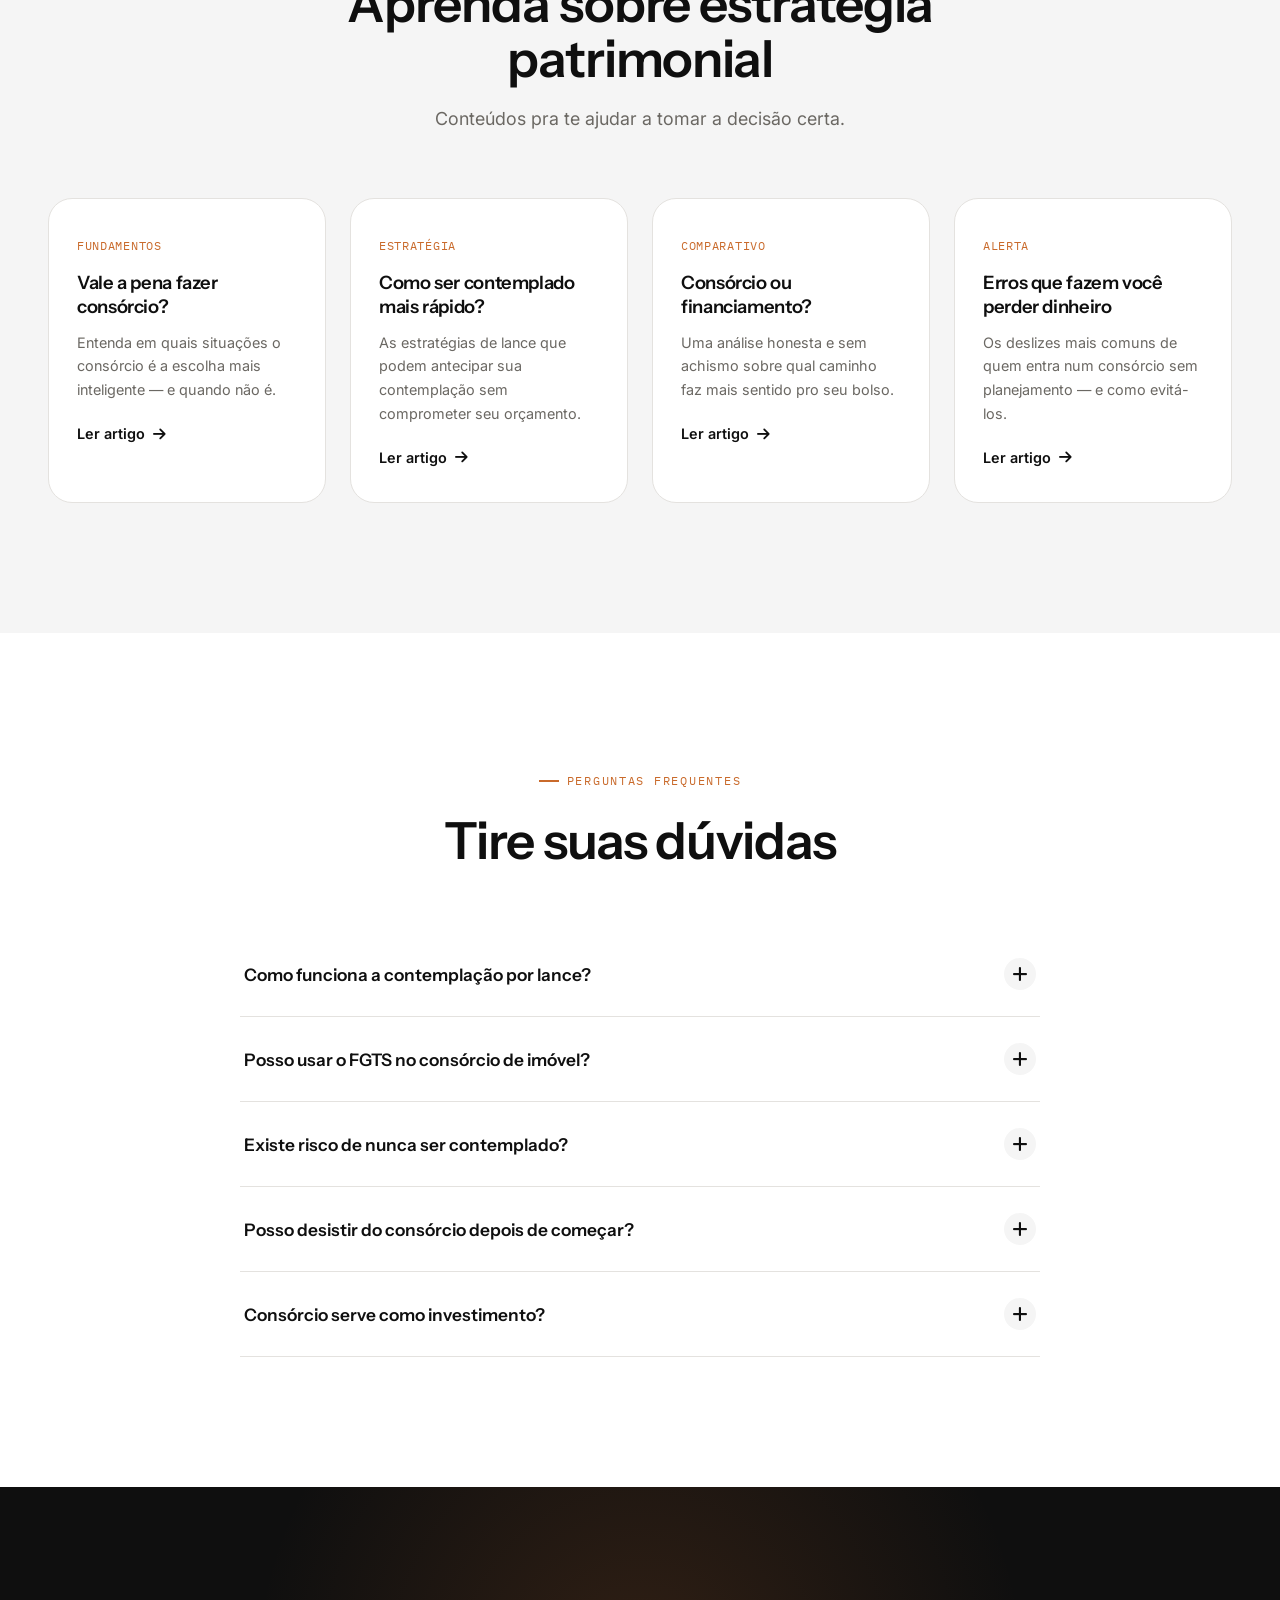
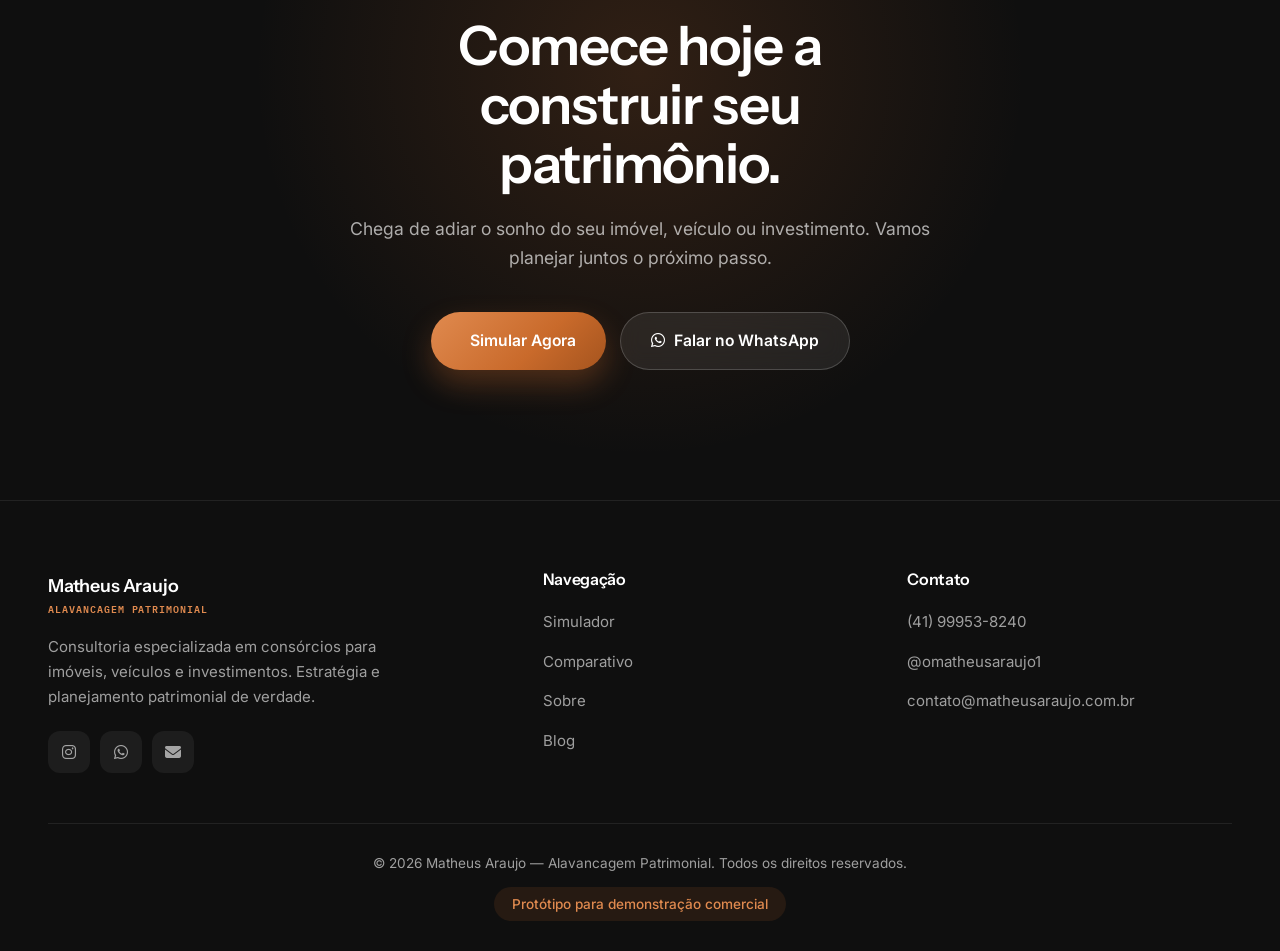
==== commit d95e98d4: "Add files via upload" ====
--- a/index.html
+++ b/index.html
@@ -1,264 +1,481 @@
 <!DOCTYPE html>
 <html lang="pt-BR">
 <head>
-  <meta charset="UTF-8">
-  <meta name="viewport" content="width=device-width, initial-scale=1.0">
-  <title>Maria's Cafeteria & Bistrô — Um lugar pra se sentir em casa | Vila Velha - ES</title>
-  <meta name="description" content="Maria's Cafeteria & Bistrô na Praia das Gaivotas, Vila Velha - ES. Cafés especiais, brunch, bolos artesanais e um ambiente acolhedor. Mais que café, um lugar pra se sentir em casa.">
-
-  <link rel="preconnect" href="https://fonts.googleapis.com">
-  <link rel="preconnect" href="https://fonts.gstatic.com" crossorigin>
-  <link href="https://fonts.googleapis.com/css2?family=Playfair+Display:ital,wght@0,600;0,700;1,600&family=Poppins:wght@400;500;600;700&display=swap" rel="stylesheet">
-  <link rel="stylesheet" href="https://cdnjs.cloudflare.com/ajax/libs/font-awesome/6.5.1/css/all.min.css">
-  <link rel="stylesheet" href="css/style.css">
+<meta charset="UTF-8">
+<meta name="viewport" content="width=device-width, initial-scale=1.0">
+<title>Matheus Araujo | Alavancagem Patrimonial — Consultoria em Consórcios</title>
+<meta name="description" content="Planeje hoje o patrimônio que você deseja construir amanhã. Consultoria especializada em consórcios para imóveis, veículos e investimentos, com Matheus Araujo.">
+
+<link rel="preconnect" href="https://fonts.googleapis.com">
+<link rel="preconnect" href="https://fonts.gstatic.com" crossorigin>
+<link href="https://fonts.googleapis.com/css2?family=Instrument+Sans:wght@500;600;700&family=Inter:wght@400;500;600;700&family=IBM+Plex+Mono:wght@500;600&display=swap" rel="stylesheet">
+<link rel="stylesheet" href="https://cdnjs.cloudflare.com/ajax/libs/font-awesome/6.5.1/css/all.min.css">
+<link rel="stylesheet" href="css/style.css">
 </head>
 <body>
 
-  <!-- ================= HEADER ================= -->
-  <header class="header">
-    <div class="container nav">
-      <a href="index.html" class="logo">
-        <span class="logo-icone">☕</span>
-        <span>Maria's<small>Cafeteria & Bistrô</small></span>
+<!-- ================= HEADER ================= -->
+<header class="header">
+  <div class="container nav">
+    <a href="#inicio" class="logo">
+      <span class="logo-dot"></span>
+      <span class="logo-marca">Matheus Araujo<small>Alavancagem Patrimonial</small></span>
+    </a>
+    <nav>
+      <ul class="menu">
+        <li><a href="#inicio">Início</a></li>
+        <li><a href="#simulador">Simulador</a></li>
+        <li><a href="#comparativo">Comparativo</a></li>
+        <li><a href="#como-funciona">Como funciona</a></li>
+        <li><a href="#sobre">Sobre</a></li>
+        <li><a href="#depoimentos">Depoimentos</a></li>
+        <li><a href="#blog">Blog</a></li>
+        <li><a href="#faq">FAQ</a></li>
+      </ul>
+    </nav>
+    <div class="header-acoes">
+      <a href="https://wa.me/5541999538240?text=Ol%C3%A1%2C%20Matheus!%20Vim%20pelo%20site%20e%20quero%20saber%20mais%20sobre%20consórcios." class="btn btn-vidro" target="_blank" rel="noopener">
+        <i class="fa-brands fa-whatsapp"></i><span class="txt-completo">Falar no WhatsApp</span>
       </a>
-      <nav>
-        <ul class="menu">
-          <li><a href="index.html" class="ativo">Início</a></li>
-          <li><a href="cardapio.html">Cardápio</a></li>
-          <li><a href="galeria.html">Galeria</a></li>
-          <li><a href="contato.html">Contato</a></li>
+      <button class="menu-toggle" aria-label="Abrir menu" aria-expanded="false"><span></span><span></span><span></span></button>
+    </div>
+  </div>
+</header>
+
+<!-- ================= HERO ================= -->
+<section class="hero" id="inicio">
+  <div class="container hero-grid">
+    <div class="hero-texto">
+      <span class="eyebrow">Alavancagem Patrimonial</span>
+      <h1>Planeje hoje o patrimônio que você deseja <em>construir amanhã</em>.</h1>
+      <p class="sub">Especialista em consórcios para imóveis, veículos e investimentos. Estratégia, paciência e visão de longo prazo — sem os juros do financiamento tradicional.</p>
+      <div class="hero-botoes">
+        <a href="#simulador" class="btn btn-laranja"><i class="fa-solid fa-sliders"></i> Simular meu Consórcio</a>
+        <a href="https://wa.me/5541999538240?text=Ol%C3%A1%2C%20Matheus!%20Vim%20pelo%20site%20e%20quero%20saber%20mais%20sobre%20consórcios." class="btn btn-vidro" target="_blank" rel="noopener"><i class="fa-brands fa-whatsapp"></i> Falar no WhatsApp</a>
+      </div>
+    </div>
+    <div class="hero-card reveal">
+      <div class="hero-card-linha">
+        <div class="hero-card-ic"><i class="fa-solid fa-chart-line"></i></div>
+        <div><strong class="num" data-contador="5" data-sufixo=" milhões">0 milhões</strong><small>Sob gestão em cartas de crédito (R$)</small></div>
+      </div>
+      <div class="hero-card-linha">
+        <div class="hero-card-ic"><i class="fa-solid fa-user-check"></i></div>
+        <div><strong>Atendimento personalizado</strong><small>Do primeiro contato à contemplação</small></div>
+      </div>
+      <div class="hero-card-linha">
+        <div class="hero-card-ic"><i class="fa-solid fa-compass"></i></div>
+        <div><strong>Planejamento patrimonial</strong><small>Estratégia sob medida pro seu objetivo</small></div>
+      </div>
+    </div>
+  </div>
+</section>
+
+<!-- ================= POR QUE CONSÓRCIO ================= -->
+<section class="secao" id="beneficios">
+  <div class="container">
+    <div class="secao-titulo centro reveal">
+      <span class="eyebrow" style="justify-content:center;">Por que consórcio</span>
+      <h2>Uma forma mais inteligente de <span class="laranja-txt">conquistar patrimônio</span></h2>
+      <p>Sem os juros que corroem seu dinheiro no financiamento. Só estratégia.</p>
+    </div>
+    <div class="beneficios-grid">
+      <div class="beneficio-card reveal">
+        <div class="beneficio-ic"><i class="fa-solid fa-percent"></i></div>
+        <h3>Sem juros</h3>
+        <p>Você paga apenas o valor do bem mais a taxa de administração. Nada de juros compostos comendo seu patrimônio.</p>
+      </div>
+      <div class="beneficio-card reveal reveal-atraso-1">
+        <div class="beneficio-ic"><i class="fa-solid fa-wand-magic-sparkles"></i></div>
+        <h3>Parcelas inteligentes</h3>
+        <p>Parcelas que cabem no seu orçamento, com prazos flexíveis desenhados pro seu momento de vida.</p>
+      </div>
+      <div class="beneficio-card reveal reveal-atraso-2">
+        <div class="beneficio-ic"><i class="fa-solid fa-bolt"></i></div>
+        <h3>Poder de compra</h3>
+        <p>Carta de crédito na mão pra negociar à vista, com todo o poder de barganha que isso proporciona.</p>
+      </div>
+      <div class="beneficio-card reveal reveal-atraso-3">
+        <div class="beneficio-ic"><i class="fa-solid fa-compass-drafting"></i></div>
+        <h3>Planejamento financeiro</h3>
+        <p>Uma disciplina de investimento que organiza sua vida financeira enquanto constrói seu patrimônio.</p>
+      </div>
+    </div>
+  </div>
+</section>
+
+<!-- ================= FRASE / AUTORIDADE ================= -->
+<section class="secao-preta" style="padding:70px 0;">
+  <div class="container reveal" style="text-align:center;max-width:760px;margin:0 auto;">
+    <p style="font-family:'Instrument Sans',sans-serif;font-size:clamp(1.3rem,3vw,1.8rem);font-weight:600;color:#fff;line-height:1.4;">
+      "Consórcio não é pra quem tem pressa. <span class="laranja-txt">É pra quem tem visão.</span>"
+    </p>
+    <p style="margin-top:18px;color:rgba(255,255,255,0.5);font-size:0.9rem;">— Matheus Araujo</p>
+  </div>
+</section>
+
+<!-- ================= SIMULADOR ================= -->
+<section class="secao secao-cinza" id="simulador">
+  <div class="container">
+    <div class="simulador-caixa reveal">
+      <div class="simulador-inner">
+        <div class="simulador-topo">
+          <span class="eyebrow" style="justify-content:center;">Simulador inteligente</span>
+          <h2>Qual é o seu objetivo?</h2>
+          <p>Em menos de 1 minuto, descubra o plano de consórcio ideal pra você.</p>
+        </div>
+
+        <div class="sim-passos" aria-hidden="true">
+          <span class="sim-passo-dot ativo"></span><span class="sim-passo-dot ativo"></span><span class="sim-passo-dot ativo"></span>
+        </div>
+
+        <p style="color:rgba(255,255,255,0.7);font-weight:600;margin-bottom:16px;font-size:0.95rem;">O que deseja conquistar?</p>
+        <div class="sim-bens">
+          <div class="sim-bem selecionado" data-bem="Imóvel"><i class="fa-solid fa-house"></i><span>Imóvel</span></div>
+          <div class="sim-bem" data-bem="Carro"><i class="fa-solid fa-car"></i><span>Carro</span></div>
+          <div class="sim-bem" data-bem="Moto"><i class="fa-solid fa-motorcycle"></i><span>Moto</span></div>
+          <div class="sim-bem" data-bem="Caminhão"><i class="fa-solid fa-truck"></i><span>Caminhão</span></div>
+          <div class="sim-bem" data-bem="Investimento"><i class="fa-solid fa-chart-line"></i><span>Investimento</span></div>
+        </div>
+
+        <div class="sim-campo">
+          <label>Valor desejado <span class="valor-live" id="sim-valor-label">R$ 300.000</span></label>
+          <input type="range" id="sim-valor" min="20000" max="1000000" step="5000" value="300000">
+          <div class="sim-marcas"><span>R$ 20 mil</span><span>R$ 1 milhão</span></div>
+        </div>
+
+        <div class="sim-campo">
+          <label>Quanto pode pagar por mês <span class="valor-live" id="sim-parcela-label">R$ 2.500</span></label>
+          <input type="range" id="sim-parcela" min="300" max="15000" step="100" value="2500">
+          <div class="sim-marcas"><span>R$ 300</span><span>R$ 15 mil</span></div>
+        </div>
+
+        <div class="sim-campo">
+          <label style="margin-bottom:14px;">Prazo</label>
+          <div class="sim-prazos">
+            <div class="sim-prazo" data-prazo="60">60 meses</div>
+            <div class="sim-prazo" data-prazo="96">96 meses</div>
+            <div class="sim-prazo selecionado" data-prazo="120">120 meses</div>
+            <div class="sim-prazo" data-prazo="160">160 meses</div>
+            <div class="sim-prazo" data-prazo="200">200 meses</div>
+          </div>
+        </div>
+
+        <div class="sim-cta">
+          <button class="btn btn-laranja"><i class="fa-solid fa-sparkles"></i> Encontrar meu plano ideal</button>
+        </div>
+
+        <!-- Resultado (aparece após o lead preencher os dados) -->
+        <div class="sim-resultado" style="margin-top:50px;">
+          <p style="text-align:center;color:#fff;font-weight:600;margin-bottom:26px;">
+            <span class="res-nome">Você</span>, aqui está uma estimativa do seu plano:
+          </p>
+          <div class="sim-resultado-grid">
+            <div class="sim-resultado-card"><small>Crédito simulado</small><strong class="num res-credito">—</strong></div>
+            <div class="sim-resultado-card"><small>Parcela estimada</small><strong class="num res-parcela">—</strong></div>
+            <div class="sim-resultado-card"><small>Prazo sugerido</small><strong class="num res-prazo">—</strong></div>
+          </div>
+          <p class="sim-resultado-texto">Esta é uma estimativa simplificada para fins de demonstração. Os valores reais variam conforme a administradora e o grupo de consórcio. Enviei os detalhes pro Matheus no WhatsApp — ele te chama com o plano certinho.</p>
+        </div>
+      </div>
+    </div>
+  </div>
+</section>
+
+<!-- ================= COMPARADOR ================= -->
+<section class="secao" id="comparativo">
+  <div class="container">
+    <div class="secao-titulo centro reveal">
+      <span class="eyebrow" style="justify-content:center;">Comparativo</span>
+      <h2>Consórcio <span class="laranja-txt">x</span> Financiamento</h2>
+      <p>Veja lado a lado por que o consórcio costuma ser a escolha mais inteligente.</p>
+    </div>
+    <div class="comparador-grid">
+      <div class="comparador-card reveal">
+        <div class="comparador-titulo"><div class="ic"><i class="fa-solid fa-building-columns"></i></div><h3>Financiamento</h3></div>
+        <div class="comp-linha"><i class="fa-solid fa-xmark x"></i><div><strong>Juros altos</strong><span>Juros compostos ao longo de todo o contrato</span></div></div>
+        <div class="comp-linha"><i class="fa-solid fa-xmark x"></i><div><strong>Entrada obrigatória</strong><span>Costuma exigir de 20% a 30% de entrada</span></div></div>
+        <div class="comp-linha"><i class="fa-solid fa-xmark x"></i><div><strong>Parcelas mais altas</strong><span>Amortização acelerada encarece a parcela</span></div></div>
+        <div class="comp-linha"><i class="fa-solid fa-xmark x"></i><div><strong>Pouca flexibilidade</strong><span>Regras rígidas de contrato e reajuste</span></div></div>
+        <div class="comp-linha"><i class="fa-solid fa-xmark x"></i><div><strong>Sem economia</strong><span>Custo total pode superar 50% do valor do bem</span></div></div>
+      </div>
+      <div class="comparador-card destaque reveal reveal-atraso-1">
+        <div class="comparador-titulo"><div class="ic"><i class="fa-solid fa-hand-holding-dollar"></i></div><h3>Consórcio</h3></div>
+        <div class="comp-linha"><i class="fa-solid fa-check check"></i><div><strong>Sem juros</strong><span>Apenas taxa de administração, sem juros compostos</span></div></div>
+        <div class="comp-linha"><i class="fa-solid fa-check check"></i><div><strong>Sem entrada obrigatória</strong><span>Lance opcional para antecipar a contemplação</span></div></div>
+        <div class="comp-linha"><i class="fa-solid fa-check check"></i><div><strong>Parcelas planejadas</strong><span>Cabem no orçamento, com prazos mais longos</span></div></div>
+        <div class="comp-linha"><i class="fa-solid fa-check check"></i><div><strong>Flexibilidade</strong><span>Você escolhe quando usar lance e como planejar</span></div></div>
+        <div class="comp-linha"><i class="fa-solid fa-check check"></i><div><strong>Economia real</strong><span>Custo total significativamente menor no longo prazo</span></div></div>
+      </div>
+    </div>
+  </div>
+</section>
+
+<!-- ================= COMO FUNCIONA ================= -->
+<section class="secao secao-cinza" id="como-funciona">
+  <div class="container">
+    <div class="secao-titulo centro reveal">
+      <span class="eyebrow" style="justify-content:center;">O caminho</span>
+      <h2>Como funciona, do início à realização</h2>
+      <p>Um processo simples, guiado por mim do primeiro contato até a chave na sua mão.</p>
+    </div>
+    <div class="timeline">
+      <div class="tl-item reveal"><div class="tl-num num">01</div><h4>Descubra seu objetivo</h4><p>Conversamos sobre o que você quer conquistar e em quanto tempo.</p></div>
+      <div class="tl-item reveal reveal-atraso-1"><div class="tl-num num">02</div><h4>Escolha sua carta</h4><p>Montamos o plano com o crédito e o prazo ideais pro seu momento.</p></div>
+      <div class="tl-item reveal reveal-atraso-2"><div class="tl-num num">03</div><h4>Participe das assembleias</h4><p>Acompanho você em cada etapa do grupo, com total transparência.</p></div>
+      <div class="tl-item reveal reveal-atraso-3"><div class="tl-num num">04</div><h4>Seja contemplado</h4><p>Por sorteio ou lance — te oriento na melhor estratégia pra antecipar.</p></div>
+      <div class="tl-item reveal reveal-atraso-4"><div class="tl-num num">05</div><h4>Realize seu sonho</h4><p>Use a carta de crédito e conquiste o bem que você planejou.</p></div>
+    </div>
+  </div>
+</section>
+
+<!-- ================= CALCULADORA ================= -->
+<section class="secao" id="calculadora">
+  <div class="container">
+    <div class="secao-titulo reveal">
+      <span class="eyebrow">Calculadora</span>
+      <h2>Quanto você <span class="laranja-txt">economiza</span> escolhendo consórcio?</h2>
+      <p>Compare o custo total do consórcio com um financiamento tradicional, num prazo de 60 meses.</p>
+    </div>
+    <div class="calc-grid">
+      <div class="calc-form reveal">
+        <div class="calc-campo">
+          <label>Valor do bem</label>
+          <div class="calc-input-wrap"><span class="prefixo">R$</span><input type="number" id="calc-valor" value="300000" min="1000" step="1000"></div>
+        </div>
+        <div class="calc-campo">
+          <label>Entrada (financiamento)</label>
+          <div class="calc-input-wrap"><span class="prefixo">R$</span><input type="number" id="calc-entrada" value="60000" min="0" step="1000"></div>
+        </div>
+        <div class="calc-campo">
+          <label>Taxa de juros do financiamento (% ao ano)</label>
+          <div class="calc-input-wrap"><span class="prefixo">%</span><input type="number" id="calc-taxa" value="11" min="0" max="40" step="0.5"></div>
+        </div>
+        <button class="btn btn-laranja btn-bloco"><i class="fa-solid fa-calculator"></i> Calcular minha economia</button>
+      </div>
+      <div class="calc-resultado reveal reveal-atraso-1">
+        <div class="calc-resultado-inner">
+          <small>Você economiza aproximadamente</small>
+          <div class="calc-resultado-num">R$ 0</div>
+          <p class="calc-resultado-sub">economia estimada ao escolher consórcio</p>
+
+          <div class="calc-barra-comp">
+            <div class="rotulo"><span>Consórcio</span><span class="valor-consorcio num">R$ 0</span></div>
+            <div class="trilho"><div class="preenchido consorcio" style="width:0%"></div></div>
+          </div>
+          <div class="calc-barra-comp">
+            <div class="rotulo"><span>Financiamento</span><span class="valor-financiamento num">R$ 0</span></div>
+            <div class="trilho"><div class="preenchido financiamento" style="width:0%"></div></div>
+          </div>
+        </div>
+      </div>
+    </div>
+  </div>
+</section>
+
+<!-- ================= SOBRE ================= -->
+<section class="secao secao-cinza" id="sobre">
+  <div class="container sobre-grid">
+    <div class="sobre-foto-wrap reveal">
+      <img class="sobre-foto" src="https://images.unsplash.com/photo-1560250097-0b93528c311a?auto=format&fit=crop&w=900&q=80" alt="Matheus Araujo, consultor de consórcios">
+      <div class="sobre-selo">
+        <div class="ic"><i class="fa-solid fa-award"></i></div>
+        <div><strong class="num" data-contador="5" data-sufixo="M+">0M+</strong><small>Sob gestão (R$)</small></div>
+      </div>
+    </div>
+    <div class="sobre-texto reveal reveal-atraso-1">
+      <span class="eyebrow">Sobre o consultor</span>
+      <h2>Matheus Araujo</h2>
+      <p>Especialista em alavancagem patrimonial, ajudo pessoas a planejar hoje o patrimônio que querem construir amanhã — sem cair nas armadilhas dos juros do financiamento tradicional.</p>
+      <p>Acredito que consórcio não é pra quem tem pressa: é pra quem tem visão de longo prazo e quer usar a estratégia certa pra conquistar imóveis, veículos e investimentos com inteligência financeira.</p>
+      <p>Meu trabalho é te acompanhar de perto — desde a escolha do plano ideal até a contemplação — com atendimento próximo e transparente em cada etapa.</p>
+      <div class="sobre-stats">
+        <div class="sobre-stat"><strong class="num" data-contador="5" data-sufixo="M+">0M+</strong><small>Sob gestão em cartas de crédito</small></div>
+        <div class="sobre-stat"><strong class="num" data-contador="300" data-sufixo="+">0+</strong><small>Clientes atendidos</small></div>
+        <div class="sobre-stat"><strong class="num" data-contador="7" data-sufixo="+">0+</strong><small>Anos de experiência</small></div>
+        <div class="sobre-stat"><strong class="num" data-contador="100" data-sufixo="%">0%</strong><small>Atendimento personalizado</small></div>
+      </div>
+    </div>
+  </div>
+</section>
+
+<!-- ================= DEPOIMENTOS ================= -->
+<section class="secao" id="depoimentos">
+  <div class="container">
+    <div class="secao-titulo centro reveal">
+      <span class="eyebrow" style="justify-content:center;">Depoimentos</span>
+      <h2>Quem já conquistou, recomenda</h2>
+      <p>Histórias reais de quem planejou o patrimônio com a estratégia certa.</p>
+    </div>
+    <div class="depoimentos-grid">
+      <div class="depoimento-card reveal">
+        <div class="dep-estrelas">★★★★★</div>
+        <p>"O Matheus me mostrou que dava pra comprar meu apartamento sem me afogar em juros. Hoje moro no imóvel que planejei com ele."</p>
+        <div class="dep-autor"><div class="avatar">R</div><div><strong>Rodrigo Nunes</strong><small>Contemplado — Imóvel</small></div></div>
+      </div>
+      <div class="depoimento-card reveal reveal-atraso-1">
+        <div class="dep-estrelas">★★★★★</div>
+        <p>"Atendimento impecável do início ao fim. Ele me orientou certinho sobre quando dar lance e consegui antecipar minha contemplação."</p>
+        <div class="dep-autor"><div class="avatar">C</div><div><strong>Camila Duarte</strong><small>Contemplada — Veículo</small></div></div>
+      </div>
+      <div class="depoimento-card reveal reveal-atraso-2">
+        <div class="dep-estrelas">★★★★★</div>
+        <p>"Comparei com financiamento e a diferença foi gigante. O Matheus é transparente e explica tudo com muita paciência."</p>
+        <div class="dep-autor"><div class="avatar">F</div><div><strong>Felipe Bastos</strong><small>Cliente — Planejamento</small></div></div>
+      </div>
+    </div>
+  </div>
+</section>
+
+<!-- ================= BLOG ================= -->
+<section class="secao secao-cinza" id="blog">
+  <div class="container">
+    <div class="secao-titulo centro reveal">
+      <span class="eyebrow" style="justify-content:center;">Conteúdo</span>
+      <h2>Aprenda sobre estratégia patrimonial</h2>
+      <p>Conteúdos pra te ajudar a tomar a decisão certa.</p>
+    </div>
+    <div class="blog-grid">
+      <div class="blog-card reveal">
+        <span class="cat">Fundamentos</span>
+        <h3>Vale a pena fazer consórcio?</h3>
+        <p>Entenda em quais situações o consórcio é a escolha mais inteligente — e quando não é.</p>
+        <span class="ler">Ler artigo <i class="fa-solid fa-arrow-right"></i></span>
+      </div>
+      <div class="blog-card reveal reveal-atraso-1">
+        <span class="cat">Estratégia</span>
+        <h3>Como ser contemplado mais rápido?</h3>
+        <p>As estratégias de lance que podem antecipar sua contemplação sem comprometer seu orçamento.</p>
+        <span class="ler">Ler artigo <i class="fa-solid fa-arrow-right"></i></span>
+      </div>
+      <div class="blog-card reveal reveal-atraso-2">
+        <span class="cat">Comparativo</span>
+        <h3>Consórcio ou financiamento?</h3>
+        <p>Uma análise honesta e sem achismo sobre qual caminho faz mais sentido pro seu bolso.</p>
+        <span class="ler">Ler artigo <i class="fa-solid fa-arrow-right"></i></span>
+      </div>
+      <div class="blog-card reveal reveal-atraso-3">
+        <span class="cat">Alerta</span>
+        <h3>Erros que fazem você perder dinheiro</h3>
+        <p>Os deslizes mais comuns de quem entra num consórcio sem planejamento — e como evitá-los.</p>
+        <span class="ler">Ler artigo <i class="fa-solid fa-arrow-right"></i></span>
+      </div>
+    </div>
+  </div>
+</section>
+
+<!-- ================= FAQ ================= -->
+<section class="secao" id="faq">
+  <div class="container">
+    <div class="secao-titulo centro reveal">
+      <span class="eyebrow" style="justify-content:center;">Perguntas frequentes</span>
+      <h2>Tire suas dúvidas</h2>
+    </div>
+    <div class="faq-lista reveal">
+      <div class="faq-item">
+        <button class="faq-pergunta">Como funciona a contemplação por lance?<span class="plus"><i class="fa-solid fa-plus"></i></span></button>
+        <div class="faq-resposta"><p>O lance é uma antecipação de parcelas que aumenta suas chances de ser contemplado antes do sorteio mensal. Eu te ajudo a definir a melhor estratégia de lance pro seu perfil.</p></div>
+      </div>
+      <div class="faq-item">
+        <button class="faq-pergunta">Posso usar o FGTS no consórcio de imóvel?<span class="plus"><i class="fa-solid fa-plus"></i></span></button>
+        <div class="faq-resposta"><p>Sim, o FGTS pode ser usado tanto para dar lance quanto para amortizar ou quitar o saldo devedor após a contemplação, dependendo das regras do grupo.</p></div>
+      </div>
+      <div class="faq-item">
+        <button class="faq-pergunta">Existe risco de nunca ser contemplado?<span class="plus"><i class="fa-solid fa-plus"></i></span></button>
+        <div class="faq-resposta"><p>Todo participante do grupo é contemplado até o fim do prazo — seja por sorteio ou lance. O que pode variar é o tempo, e é exatamente aí que a estratégia certa faz diferença.</p></div>
+      </div>
+      <div class="faq-item">
+        <button class="faq-pergunta">Posso desistir do consórcio depois de começar?<span class="plus"><i class="fa-solid fa-plus"></i></span></button>
+        <div class="faq-resposta"><p>Sim, é possível solicitar a desistência. As regras de devolução variam por administradora, e eu te oriento sobre o processo caso isso seja necessário.</p></div>
+      </div>
+      <div class="faq-item">
+        <button class="faq-pergunta">Consórcio serve como investimento?<span class="plus"><i class="fa-solid fa-plus"></i></span></button>
+        <div class="faq-resposta"><p>Sim, muitos clientes usam o consórcio como ferramenta de planejamento patrimonial, adquirindo cartas de crédito para revenda ou uso estratégico futuro.</p></div>
+      </div>
+    </div>
+  </div>
+</section>
+
+<!-- ================= CTA FINAL ================= -->
+<section class="secao cta-final">
+  <div class="container cta-final-inner reveal">
+    <h2>Comece hoje a construir seu patrimônio.</h2>
+    <p>Chega de adiar o sonho do seu imóvel, veículo ou investimento. Vamos planejar juntos o próximo passo.</p>
+    <div class="cta-final-botoes">
+      <button class="btn btn-laranja" data-lead="cta-final"><i class="fa-solid fa-sparkles"></i> Simular Agora</button>
+      <a href="https://wa.me/5541999538240?text=Ol%C3%A1%2C%20Matheus!%20Quero%20come%C3%A7ar%20a%20planejar%20meu%20patrim%C3%B4nio." class="btn btn-vidro" target="_blank" rel="noopener"><i class="fa-brands fa-whatsapp"></i> Falar no WhatsApp</a>
+    </div>
+  </div>
+</section>
+
+<!-- ================= RODAPÉ ================= -->
+<footer class="footer">
+  <div class="container">
+    <div class="footer-grid">
+      <div class="footer-col">
+        <span class="logo-marca">Matheus Araujo<small>Alavancagem Patrimonial</small></span>
+        <p class="footer-desc">Consultoria especializada em consórcios para imóveis, veículos e investimentos. Estratégia e planejamento patrimonial de verdade.</p>
+        <div class="footer-social">
+          <a href="https://www.instagram.com/omatheusaraujo1/" target="_blank" rel="noopener" aria-label="Instagram"><i class="fa-brands fa-instagram"></i></a>
+          <a href="https://wa.me/5541999538240" target="_blank" rel="noopener" aria-label="WhatsApp"><i class="fa-brands fa-whatsapp"></i></a>
+          <a href="mailto:contato@matheusaraujo.com.br" aria-label="E-mail"><i class="fa-solid fa-envelope"></i></a>
+        </div>
+      </div>
+      <div class="footer-col">
+        <h4>Navegação</h4>
+        <ul class="footer-links">
+          <li><a href="#simulador">Simulador</a></li>
+          <li><a href="#comparativo">Comparativo</a></li>
+          <li><a href="#sobre">Sobre</a></li>
+          <li><a href="#blog">Blog</a></li>
         </ul>
-      </nav>
-      <button class="menu-toggle" aria-label="Abrir menu" aria-expanded="false">
-        <span></span><span></span><span></span>
-      </button>
-    </div>
-  </header>
-
-  <!-- ================= HERO ================= -->
-  <section class="hero">
-    <div class="container hero-conteudo">
-      <span class="selo"><i class="fa-solid fa-mug-saucer"></i> Praia das Gaivotas · Vila Velha - ES</span>
-      <h1>Mais que café,<br>um lugar pra <span>se sentir em casa</span></h1>
-      <p>Sabores que aquecem e momentos que ficam. Venha viver a experiência Maria's.</p>
-      <div class="status-loja" role="status"></div>
-      <div class="hero-botoes">
-        <a href="cardapio.html" class="btn btn-primario"><i class="fa-solid fa-book-open"></i> Ver cardápio</a>
-        <a href="https://wa.me/5527996121830?text=Ol%C3%A1!%20Gostaria%20de%20fazer%20uma%20reserva%20no%20Maria's" class="btn btn-secundario" target="_blank" rel="noopener"><i class="fa-solid fa-calendar-check"></i> Reservar mesa</a>
-      </div>
-    </div>
-    <a href="#destaques" class="hero-scroll" aria-label="Rolar para baixo"><i class="fa-solid fa-chevron-down"></i></a>
-  </section>
-
-  <!-- ================= DESTAQUES ================= -->
-  <section class="secao destaques" id="destaques">
-    <div class="container">
-      <div class="destaques-grid">
-        <div class="destaque-card reveal">
-          <div class="destaque-icone">☕</div>
-          <h3>Cafés especiais</h3>
-          <p>Grãos selecionados e receitas autorais como o nosso Pink Kiss e a Poção do Amor.</p>
-        </div>
-        <div class="destaque-card reveal">
-          <div class="destaque-icone">🍰</div>
-          <h3>Bolos artesanais</h3>
-          <p>Feitos com carinho todos os dias, do clássico ao encomendado para datas especiais.</p>
-        </div>
-        <div class="destaque-card reveal">
-          <div class="destaque-icone">🥐</div>
-          <h3>Brunch completo</h3>
-          <p>Tábuas fartas, pães quentinhos e o melhor da manhã para compartilhar.</p>
-        </div>
-        <div class="destaque-card reveal">
-          <div class="destaque-icone">🏡</div>
-          <h3>Ambiente acolhedor</h3>
-          <p>Um cantinho aconchegante pra relaxar, trabalhar ou reunir quem você ama.</p>
-        </div>
-      </div>
-    </div>
-  </section>
-
-  <!-- ================= HISTÓRIA ================= -->
-  <section class="secao historia">
-    <div class="container historia-grid">
-      <div class="historia-imagens reveal">
-        <div class="historia-selo"><div><strong>2024</strong><small>Desde</small></div></div>
-        <img class="img-principal" src="https://images.unsplash.com/photo-1559925393-8be0ec4767c8?auto=format&fit=crop&w=800&q=80" alt="Ambiente aconchegante da cafeteria">
-        <img class="img-flutuante" src="https://images.unsplash.com/photo-1447933601403-0c6688de566e?auto=format&fit=crop&w=400&q=80" alt="Xícara de café especial">
-      </div>
-      <div class="historia-texto reveal">
-        <span class="secao-titulo tag" style="margin-bottom:18px;">Nossa história</span>
-        <h2>Um cafezinho que virou <span class="destaque-dourado">ponto de encontro</span></h2>
-        <p>A Maria's nasceu na Praia das Gaivotas com um desejo simples: criar um lugar onde cada pessoa se sinta em casa. Daquele café da manhã sem pressa ao encontro com os amigos no fim da tarde, aqui o tempo passa mais gostoso.</p>
-        <p>Cada receita carrega afeto — dos nossos bolos artesanais aos cafés autorais que viraram marca registrada. Porque a gente acredita que os melhores momentos acontecem em volta de uma boa mesa.</p>
-        <p class="historia-assinatura">Com carinho, Maria's ♥</p>
-      </div>
-    </div>
-  </section>
-
-  <!-- ================= MENU DESTAQUE ================= -->
-  <section class="secao menu-destaque">
-    <div class="container">
-      <div class="secao-titulo reveal">
-        <span class="tag">Especialidades</span>
-        <h2>Os queridinhos da casa</h2>
-        <div class="divisor"><i class="fa-solid fa-mug-hot"></i></div>
-      </div>
-      <div class="menu-grid">
-        <div class="prato-card reveal">
-          <div class="foto">
-            <img src="https://images.unsplash.com/photo-1572442388796-11668a67e53d?auto=format&fit=crop&w=600&q=80" alt="Café Pink Kiss">
-            <span class="selo-preco">R$ 16,90</span>
-          </div>
-          <div class="info">
-            <h3>Pink Kiss</h3>
-            <p>Nosso café autoral cremoso com um toque especial de morango. Delicado e inesquecível.</p>
-            <a href="cardapio.html" class="btn btn-contorno"><i class="fa-solid fa-arrow-right"></i> Ver no cardápio</a>
-          </div>
-        </div>
-        <div class="prato-card reveal">
-          <div class="foto">
-            <img src="https://images.unsplash.com/photo-1565958011703-44f9829ba187?auto=format&fit=crop&w=600&q=80" alt="Bolo artesanal">
-            <span class="selo-preco">R$ 14,90</span>
-          </div>
-          <div class="info">
-            <h3>Fatia de Bolo do Dia</h3>
-            <p>Bolos artesanais que mudam diariamente. Sempre fresquinhos, sempre irresistíveis.</p>
-            <a href="cardapio.html" class="btn btn-contorno"><i class="fa-solid fa-arrow-right"></i> Ver no cardápio</a>
-          </div>
-        </div>
-        <div class="prato-card reveal">
-          <div class="foto">
-            <img src="https://images.unsplash.com/photo-1533920379810-6bedac961555?auto=format&fit=crop&w=600&q=80" alt="Brunch completo">
-            <span class="selo-preco">R$ 59,90</span>
-          </div>
-          <div class="info">
-            <h3>Brunch da Maria's</h3>
-            <p>Tábua farta para dois: ovos, panquecas, frutas, pães, geleias e muito mais.</p>
-            <a href="cardapio.html" class="btn btn-contorno"><i class="fa-solid fa-arrow-right"></i> Ver no cardápio</a>
-          </div>
-        </div>
-      </div>
-      <div style="text-align:center;margin-top:50px;" class="reveal">
-        <a href="cardapio.html" class="btn btn-cafe"><i class="fa-solid fa-book-open"></i> Ver cardápio completo</a>
-      </div>
-    </div>
-  </section>
-
-  <!-- ================= CITAÇÃO ================= -->
-  <section class="citacao">
-    <div class="container">
-      <blockquote class="reveal">
-        <span class="aspas">"</span>
-        Sabores que aquecem e momentos que ficam.
-        <cite>— O jeito Maria's de receber</cite>
-      </blockquote>
-    </div>
-  </section>
-
-  <!-- ================= AVALIAÇÕES ================= -->
-  <section class="secao avaliacoes">
-    <div class="container">
-      <div class="secao-titulo reveal">
-        <span class="tag">Depoimentos</span>
-        <h2>Quem vem, se apaixona</h2>
-        <div class="divisor"><i class="fa-solid fa-heart"></i></div>
-      </div>
-      <div class="aval-grid">
-        <div class="aval-card reveal">
-          <div class="aspas-card">"</div>
-          <div class="aval-estrelas">★★★★★</div>
-          <p>Ambiente lindo e super aconchegante. O Pink Kiss é maravilhoso e os bolos são de outro mundo. Virou meu lugar preferido em Vila Velha!</p>
-          <div class="aval-autor">
-            <img src="https://images.unsplash.com/photo-1494790108377-be9c29b29330?auto=format&fit=crop&w=120&q=80" alt="Foto de Camila">
-            <div><strong>Camila Rezende</strong><small>Google · 5 estrelas</small></div>
-          </div>
-        </div>
-        <div class="aval-card reveal">
-          <div class="aspas-card">"</div>
-          <div class="aval-estrelas">★★★★★</div>
-          <p>O brunch de sábado é imperdível! Comida fresca, café excelente e atendimento que faz a gente se sentir em casa de verdade. Recomendo demais.</p>
-          <div class="aval-autor">
-            <img src="https://images.unsplash.com/photo-1507003211169-0a1dd7228f2d?auto=format&fit=crop&w=120&q=80" alt="Foto de Bruno">
-            <div><strong>Bruno Machado</strong><small>Google · 5 estrelas</small></div>
-          </div>
-        </div>
-        <div class="aval-card reveal">
-          <div class="aspas-card">"</div>
-          <div class="aval-estrelas">★★★★★</div>
-          <p>Encomendei um bolo de aniversário e superou todas as expectativas. Lindo e delicioso! O carinho da equipe faz toda a diferença.</p>
-          <div class="aval-autor">
-            <img src="https://images.unsplash.com/photo-1438761681033-6461ffad8d80?auto=format&fit=crop&w=120&q=80" alt="Foto de Letícia">
-            <div><strong>Letícia Fontes</strong><small>Instagram · 5 estrelas</small></div>
-          </div>
-        </div>
-      </div>
-    </div>
-  </section>
-
-  <!-- ================= CTA ================= -->
-  <section class="secao cta-bloco">
-    <div class="container">
-      <div class="cta reveal">
-        <div class="cta-conteudo">
-          <h2>Vem tomar um café com a gente</h2>
-          <p>Reserve sua mesa, encomende um bolo ou apenas apareça. A porta está sempre aberta pra você.</p>
-          <div class="cta-botoes">
-            <a href="https://wa.me/5527996121830?text=Ol%C3%A1!%20Gostaria%20de%20fazer%20uma%20reserva%20no%20Maria's" class="btn btn-whatsapp" target="_blank" rel="noopener"><i class="fa-brands fa-whatsapp"></i> Reservar pelo WhatsApp</a>
-            <a href="contato.html" class="btn btn-primario"><i class="fa-solid fa-location-dot"></i> Como chegar</a>
-          </div>
-        </div>
-      </div>
-    </div>
-  </section>
-
-  <!-- ================= RODAPÉ ================= -->
-  <footer class="footer">
-    <div class="container">
-      <div class="footer-grid">
-        <div class="footer-col">
-          <a href="index.html" class="logo">
-            <span class="logo-icone">☕</span>
-            <span>Maria's<small>Cafeteria & Bistrô</small></span>
-          </a>
-          <p>Mais que café, um lugar pra se sentir em casa. Sabores que aquecem e momentos que ficam.</p>
-          <div class="footer-social">
-            <a href="https://www.instagram.com/mariascafeteriaebistro/" aria-label="Instagram" target="_blank" rel="noopener"><i class="fa-brands fa-instagram"></i></a>
-            <a href="https://wa.me/5527996121830" aria-label="WhatsApp" target="_blank" rel="noopener"><i class="fa-brands fa-whatsapp"></i></a>
-          </div>
-        </div>
-        <div class="footer-col">
-          <h4>Navegação</h4>
-          <ul class="footer-links">
-            <li><a href="index.html">Início</a></li>
-            <li><a href="cardapio.html">Cardápio</a></li>
-            <li><a href="galeria.html">Galeria</a></li>
-            <li><a href="contato.html">Contato</a></li>
-          </ul>
-        </div>
-        <div class="footer-col">
-          <h4>Contato</h4>
-          <div class="footer-contato-item"><i class="fa-solid fa-location-dot"></i> Rua Jorge Rizk, 15<br>Praia das Gaivotas, Vila Velha - ES</div>
-          <div class="footer-contato-item"><i class="fa-brands fa-whatsapp"></i> (27) 99612-1830</div>
-          <div class="footer-contato-item"><i class="fa-brands fa-instagram"></i> @mariascafeteriaebistro</div>
-        </div>
-        <div class="footer-col">
-          <h4>Horário</h4>
-          <p>Segunda a Sexta: 8h às 19h</p>
-          <p>Sábado e Domingo: 8h às 20h</p>
-          <a href="https://wa.me/5527996121830" class="btn btn-whatsapp" style="margin-top:10px;" target="_blank" rel="noopener"><i class="fa-brands fa-whatsapp"></i> Fale conosco</a>
-        </div>
-      </div>
-      <div class="footer-base">
-        <p>© 2026 Maria's Cafeteria & Bistrô. Todos os direitos reservados.</p>
-        <span class="aviso">☕ Protótipo para demonstração comercial</span>
-      </div>
-    </div>
-  </footer>
-
-  <a href="https://wa.me/5527996121830?text=Ol%C3%A1!%20Vim%20pelo%20site%20do%20Maria's" class="whats-flutuante" target="_blank" rel="noopener" aria-label="WhatsApp"><i class="fa-brands fa-whatsapp"></i></a>
-  <button class="topo-btn" aria-label="Voltar ao topo"><i class="fa-solid fa-arrow-up"></i></button>
-
-  <script src="js/script.js"></script>
+      </div>
+      <div class="footer-col">
+        <h4>Contato</h4>
+        <ul class="footer-links">
+          <li><a href="https://wa.me/5541999538240" target="_blank" rel="noopener">(41) 99953-8240</a></li>
+          <li><a href="https://www.instagram.com/omatheusaraujo1/" target="_blank" rel="noopener">@omatheusaraujo1</a></li>
+          <li><a href="mailto:contato@matheusaraujo.com.br">contato@matheusaraujo.com.br</a></li>
+        </ul>
+      </div>
+    </div>
+    <div class="footer-base">
+      <p>© 2026 Matheus Araujo — Alavancagem Patrimonial. Todos os direitos reservados.</p>
+      <span class="aviso">Protótipo para demonstração comercial</span>
+    </div>
+  </div>
+</footer>
+
+<!-- ================= MODAL DE LEAD ================= -->
+<div class="modal-fundo">
+  <div class="modal-caixa">
+    <button class="modal-fechar" aria-label="Fechar"><i class="fa-solid fa-xmark"></i></button>
+    <h3>Quase lá!</h3>
+    <p class="desc">Preencha seus dados pra receber o plano ideal certinho no seu WhatsApp.</p>
+    <form class="lead-form">
+      <div class="lead-campo">
+        <label for="lead-nome">Nome completo</label>
+        <input type="text" id="lead-nome" placeholder="Seu nome" required>
+        <span class="lead-erro"><i class="fa-solid fa-circle-exclamation"></i> Informe seu nome.</span>
+      </div>
+      <div class="lead-campo">
+        <label for="lead-whats">WhatsApp</label>
+        <input type="tel" id="lead-whats" placeholder="(00) 00000-0000" required>
+        <span class="lead-erro"><i class="fa-solid fa-circle-exclamation"></i> Informe seu WhatsApp.</span>
+      </div>
+      <div class="lead-campo">
+        <label for="lead-email">E-mail</label>
+        <input type="email" id="lead-email" placeholder="seu@email.com" required>
+        <span class="lead-erro"><i class="fa-solid fa-circle-exclamation"></i> Informe um e-mail válido.</span>
+      </div>
+      <button type="submit" class="btn btn-laranja btn-bloco"><i class="fa-solid fa-paper-plane"></i> Ver meu plano ideal</button>
+    </form>
+    <p class="lead-privacidade">Seus dados são usados apenas para contato sobre sua simulação.</p>
+  </div>
+</div>
+
+<a href="https://wa.me/5541999538240?text=Ol%C3%A1%2C%20Matheus!%20Vim%20pelo%20site%20e%20quero%20saber%20mais%20sobre%20consórcios." class="whats-flutuante" target="_blank" rel="noopener" aria-label="WhatsApp"><i class="fa-brands fa-whatsapp"></i></a>
+
+<script src="js/script.js"></script>
 </body>
 </html>
--- a/css/style.css
+++ b/css/style.css
@@ -1,1220 +1,858 @@
 /* =========================================================
-   MARIAS CAFETERIA & BISTRÔ — Folha de estilo
-   Protótipo para demonstração comercial
+   MATHEUS ARAUJO — ALAVANCAGEM PATRIMONIAL
+   Protótipo premium de autoridade + captação de leads
    ---------------------------------------------------------
-   Identidade: aconchego, "sentir em casa". Paleta café +
-   dourado + creme, tipografia serifada elegante (Playfair)
-   com Poppins no corpo. Tendências 2026: emotional
-   architecture, calor, storytelling.
+   Paleta: preto #0F0F0F, branco, laranja queimado #C96A2B,
+   cinza claro #F5F5F5. Tipografia: Instrument Sans (display)
+   + Inter (corpo) + IBM Plex Mono (números — assinatura).
    ---------------------------------------------------------
    1. Variáveis e reset
    2. Tipografia e utilitários
-   3. Header / navegação
-   4. Botões e flutuantes
+   3. Header
+   4. Botões
    5. Hero
-   6. Seções (destaques, história, menu, galeria, avaliações)
-   7. Página de cardápio
-   8. Galeria + Lightbox
-   9. Contato / formulário / FAQ
-   10. Sistema de pedido
-   11. Rodapé
-   12. Animações
-   13. Responsividade
+   6. Por que consórcio
+   7. Simulador
+   8. Comparador
+   9. Como funciona
+   10. Calculadora
+   11. Sobre
+   12. Depoimentos
+   13. Blog
+   14. FAQ
+   15. CTA final + Rodapé
+   16. Modal de lead
+   17. Animações
+   18. Responsividade
    ========================================================= */
 
 /* 1. VARIÁVEIS E RESET ----------------------------------- */
 :root {
-  --cafe-escuro:  #2e1a12;   /* marrom quase preto do logo */
-  --cafe:         #4a2c1d;
-  --cafe-medio:   #6f4428;
-  --dourado:      #c8983f;   /* dourado da marca */
-  --dourado-claro:#e5c07b;
-  --creme:        #f7f0e6;   /* fundo aconchegante */
-  --creme-escuro: #efe4d3;
-  --rosa-suave:   #d98a86;   /* dos drinks Pink Kiss */
-  --verde-mate:   #6b7d5e;
-  --texto:        #4a3f36;
-  --texto-claro:  #8a7d70;
-  --branco:       #fffdfa;
-
-  --grad-cafe: linear-gradient(135deg, #2e1a12 0%, #4a2c1d 55%, #6f4428 100%);
-  --grad-dourado: linear-gradient(135deg, #e5c07b 0%, #c8983f 100%);
-
-  --sombra-suave: 0 10px 30px rgba(46, 26, 18, 0.10);
-  --sombra-media: 0 18px 45px rgba(46, 26, 18, 0.16);
-  --sombra-forte: 0 25px 60px rgba(46, 26, 18, 0.28);
-
-  --raio: 20px;
-  --raio-peq: 12px;
-  --transicao: 0.35s cubic-bezier(0.16, 1, 0.3, 1);
-  --largura-max: 1200px;
+  --preto:        #0f0f0f;
+  --preto-2:      #171717;
+  --branco:       #ffffff;
+  --cinza-claro:  #f5f5f5;
+  --cinza-medio:  #e4e2df;
+  --texto-mudo:   #6b6863;
+  --laranja:      #c96a2b;
+  --laranja-alto: #e08a4f;
+  --laranja-esc:  #a5541e;
+  --verde-ok:     #1f8a4c;
+  --vermelho-x:   #c1392b;
+
+  --grad-laranja: linear-gradient(135deg, #e08a4f 0%, #c96a2b 60%, #a5541e 100%);
+
+  --sombra-suave: 0 20px 60px rgba(15, 15, 15, 0.06);
+  --sombra-media: 0 30px 80px rgba(15, 15, 15, 0.10);
+  --sombra-forte: 0 40px 100px rgba(15, 15, 15, 0.35);
+  --brilho-laranja: 0 0 0 1px rgba(201, 106, 43, 0.15), 0 20px 50px rgba(201, 106, 43, 0.18);
+
+  --raio: 24px;
+  --raio-peq: 14px;
+  --raio-pill: 999px;
+  --transicao: 0.5s cubic-bezier(0.16, 1, 0.3, 1);
+  --transicao-r: 0.25s cubic-bezier(0.4, 0, 0.2, 1);
+  --max: 1240px;
 }
 
 * { margin: 0; padding: 0; box-sizing: border-box; }
 html { scroll-behavior: smooth; }
+@media (prefers-reduced-motion: reduce) {
+  html { scroll-behavior: auto; }
+  * { animation-duration: 0.01ms !important; transition-duration: 0.01ms !important; }
+}
 
 body {
-  font-family: 'Poppins', system-ui, sans-serif;
-  color: var(--texto);
-  background: var(--creme);
-  line-height: 1.7;
+  font-family: 'Inter', system-ui, sans-serif;
+  color: var(--preto);
+  background: var(--branco);
+  line-height: 1.65;
   overflow-x: hidden;
+  -webkit-font-smoothing: antialiased;
 }
 
 img { display: block; max-width: 100%; }
 a { text-decoration: none; color: inherit; }
+button { font-family: inherit; }
 
 /* 2. TIPOGRAFIA E UTILITÁRIOS ---------------------------- */
 h1, h2, h3, h4 {
-  font-family: 'Playfair Display', Georgia, serif;
-  color: var(--cafe-escuro);
-  font-weight: 700;
-  line-height: 1.2;
-}
-
-.container {
-  width: 100%;
-  max-width: var(--largura-max);
-  margin: 0 auto;
-  padding: 0 24px;
-}
-
-.secao { padding: 100px 0; }
-
-.secao-titulo { text-align: center; margin-bottom: 60px; }
-.secao-titulo .tag {
-  display: inline-block;
-  font-family: 'Poppins', sans-serif;
-  background: var(--creme-escuro);
-  color: var(--cafe-medio);
+  font-family: 'Instrument Sans', 'Inter', sans-serif;
   font-weight: 600;
-  font-size: 0.82rem;
-  padding: 7px 20px;
-  border-radius: 50px;
-  letter-spacing: 1.5px;
+  letter-spacing: -0.02em;
+  line-height: 1.08;
+  color: var(--preto);
+}
+
+/* assinatura tipográfica: todo número financeiro usa mono tabular */
+.num {
+  font-family: 'IBM Plex Mono', monospace;
+  font-variant-numeric: tabular-nums;
+  letter-spacing: -0.01em;
+}
+
+.container { width: 100%; max-width: var(--max); margin: 0 auto; padding: 0 28px; }
+.secao { padding: 130px 0; position: relative; }
+.secao-cinza { background: var(--cinza-claro); }
+.secao-preta { background: var(--preto); color: var(--branco); }
+
+.eyebrow {
+  display: inline-flex;
+  align-items: center;
+  gap: 8px;
+  font-family: 'IBM Plex Mono', monospace;
+  font-size: 0.78rem;
+  letter-spacing: 0.14em;
   text-transform: uppercase;
-  margin-bottom: 18px;
-}
-.secao-titulo h2 { font-size: clamp(2rem, 4vw, 2.9rem); margin-bottom: 14px; }
-.secao-titulo p {
-  max-width: 600px;
-  margin: 0 auto;
-  color: var(--texto-claro);
-  font-size: 1.05rem;
-}
-
-.destaque-dourado {
-  color: var(--dourado);
-  font-style: italic;
-}
-
-/* divisor decorativo com grão de café */
-.divisor {
-  display: flex;
-  align-items: center;
-  justify-content: center;
-  gap: 14px;
-  margin: 18px auto 0;
-  color: var(--dourado);
-}
-.divisor::before, .divisor::after {
-  content: '';
-  height: 1px;
-  width: 60px;
-  background: linear-gradient(to right, transparent, var(--dourado));
-}
-.divisor::after { background: linear-gradient(to left, transparent, var(--dourado)); }
-
-/* 3. HEADER / NAVEGAÇÃO ---------------------------------- */
+  color: var(--laranja);
+  margin-bottom: 22px;
+}
+.eyebrow::before { content: ''; width: 20px; height: 1.5px; background: var(--laranja); display: inline-block; }
+
+.secao-titulo { max-width: 680px; margin-bottom: 64px; }
+.secao-titulo.centro { margin-left: auto; margin-right: auto; text-align: center; }
+.secao-titulo h2 { font-size: clamp(2.1rem, 4.4vw, 3.2rem); margin-bottom: 18px; }
+.secao-titulo p { font-size: 1.12rem; color: var(--texto-mudo); }
+.secao-preta .secao-titulo p { color: rgba(255,255,255,0.65); }
+.secao-preta .secao-titulo h2 { color: var(--branco); }
+
+.laranja-txt { color: var(--laranja); }
+
+/* focus visível */
+a:focus-visible, button:focus-visible, input:focus-visible,
+textarea:focus-visible, select:focus-visible {
+  outline: 2.5px solid var(--laranja);
+  outline-offset: 3px;
+}
+
+/* 3. HEADER ----------------------------------------------- */
 .header {
   position: fixed;
-  top: 0; left: 0;
-  width: 100%;
+  top: 0; left: 0; width: 100%;
   z-index: 1000;
-  padding: 20px 0;
-  transition: var(--transicao);
+  padding: 22px 0;
+  transition: var(--transicao-r);
 }
 .header.rolado {
-  padding: 12px 0;
-  background: rgba(247, 240, 230, 0.9);
-  backdrop-filter: blur(14px);
-  -webkit-backdrop-filter: blur(14px);
-  box-shadow: var(--sombra-suave);
-}
-
+  padding: 14px 0;
+  background: rgba(15, 15, 15, 0.72);
+  backdrop-filter: blur(20px) saturate(160%);
+  -webkit-backdrop-filter: blur(20px) saturate(160%);
+  border-bottom: 1px solid rgba(255,255,255,0.08);
+}
 .nav { display: flex; align-items: center; justify-content: space-between; }
-
-.logo {
-  display: flex;
-  align-items: center;
-  gap: 12px;
-  font-family: 'Playfair Display', serif;
-  font-weight: 700;
-  font-size: 1.5rem;
+.logo { display: flex; align-items: center; gap: 10px; color: var(--branco); }
+.logo-marca { font-family: 'Instrument Sans', sans-serif; font-weight: 600; font-size: 1.12rem; letter-spacing: -0.01em; }
+.logo-marca small { display: block; font-family: 'IBM Plex Mono', monospace; font-size: 0.6rem; letter-spacing: 0.1em; text-transform: uppercase; color: var(--laranja-alto); margin-top: 1px; }
+.logo-dot { width: 9px; height: 9px; border-radius: 50%; background: var(--grad-laranja); flex-shrink: 0; }
+
+.menu { display: flex; align-items: center; gap: 4px; list-style: none; }
+.menu a {
+  color: rgba(255,255,255,0.75);
+  font-size: 0.94rem;
+  padding: 9px 16px;
+  border-radius: var(--raio-pill);
+  transition: var(--transicao-r);
+}
+.menu a:hover { color: var(--branco); background: rgba(255,255,255,0.08); }
+
+.header-acoes { display: flex; align-items: center; gap: 12px; }
+.menu-toggle {
+  display: none; flex-direction: column; gap: 5px;
+  background: none; border: none; cursor: pointer; padding: 6px;
+}
+.menu-toggle span { width: 24px; height: 2px; background: var(--branco); border-radius: 3px; transition: var(--transicao-r); }
+
+/* 4. BOTÕES ------------------------------------------------ */
+.btn {
+  display: inline-flex; align-items: center; gap: 9px;
+  font-weight: 600; font-size: 0.98rem;
+  padding: 15px 30px;
+  border: none; border-radius: var(--raio-pill);
+  cursor: pointer;
+  transition: var(--transicao-r);
+  white-space: nowrap;
+}
+.btn-laranja {
+  background: var(--grad-laranja);
   color: var(--branco);
-  transition: var(--transicao);
-}
-.header.rolado .logo { color: var(--cafe-escuro); }
-.logo-icone {
-  width: 46px; height: 46px;
-  background: var(--grad-dourado);
-  border-radius: 50%;
-  display: grid;
-  place-items: center;
-  font-size: 1.3rem;
-  box-shadow: 0 6px 16px rgba(200, 152, 63, 0.4);
-  flex-shrink: 0;
-}
-.logo small {
-  display: block;
-  font-family: 'Poppins', sans-serif;
-  font-size: 0.6rem;
-  letter-spacing: 3px;
-  text-transform: uppercase;
-  font-weight: 500;
-  opacity: 0.8;
-  margin-top: -4px;
-}
-
-.menu { display: flex; align-items: center; gap: 6px; list-style: none; }
-.menu a {
-  color: rgba(255, 253, 250, 0.9);
-  font-weight: 500;
-  font-size: 0.98rem;
-  padding: 8px 18px;
-  border-radius: 50px;
-  transition: var(--transicao);
-}
-.header.rolado .menu a { color: var(--texto); }
-.menu a:hover, .menu a.ativo { color: var(--dourado); }
-.header.rolado .menu a:hover, .header.rolado .menu a.ativo {
-  background: var(--creme-escuro);
-  color: var(--cafe-medio);
-}
-
-.menu-toggle {
-  display: none;
-  flex-direction: column;
-  gap: 5px;
-  background: none;
-  border: none;
-  cursor: pointer;
-  padding: 6px;
-}
-.menu-toggle span {
-  width: 26px; height: 2.5px;
-  background: var(--branco);
-  border-radius: 3px;
-  transition: var(--transicao);
-}
-.header.rolado .menu-toggle span { background: var(--cafe-escuro); }
-
-/* 4. BOTÕES E FLUTUANTES --------------------------------- */
-.btn {
-  display: inline-flex;
-  align-items: center;
-  gap: 10px;
-  font-family: 'Poppins', sans-serif;
-  font-weight: 600;
-  font-size: 0.98rem;
-  padding: 14px 30px;
-  border: none;
-  border-radius: 50px;
-  cursor: pointer;
-  transition: var(--transicao);
-  white-space: nowrap;
-}
-.btn-primario {
-  background: var(--grad-dourado);
-  color: var(--cafe-escuro);
-  box-shadow: 0 10px 25px rgba(200, 152, 63, 0.35);
-}
-.btn-primario:hover { transform: translateY(-3px); box-shadow: 0 16px 35px rgba(200, 152, 63, 0.5); }
-.btn-secundario {
-  background: rgba(255, 253, 250, 0.12);
+  box-shadow: 0 14px 30px rgba(201, 106, 43, 0.32);
+}
+.btn-laranja:hover { transform: translateY(-2px); box-shadow: 0 20px 40px rgba(201, 106, 43, 0.42); }
+.btn-preto {
+  background: var(--preto);
   color: var(--branco);
-  border: 1.5px solid rgba(255, 253, 250, 0.4);
-  backdrop-filter: blur(8px);
-}
-.btn-secundario:hover { background: rgba(255, 253, 250, 0.22); transform: translateY(-3px); }
-.btn-cafe {
-  background: var(--grad-cafe);
+  box-shadow: 0 14px 30px rgba(15,15,15,0.2);
+}
+.btn-preto:hover { transform: translateY(-2px); box-shadow: 0 20px 40px rgba(15,15,15,0.28); }
+.btn-vidro {
+  background: rgba(255,255,255,0.08);
   color: var(--branco);
-  box-shadow: 0 10px 25px rgba(74, 44, 29, 0.35);
-}
-.btn-cafe:hover { transform: translateY(-3px); box-shadow: 0 16px 35px rgba(74, 44, 29, 0.5); }
-.btn-whatsapp {
-  background: #25d366;
-  color: #fff;
-  box-shadow: 0 10px 25px rgba(37, 211, 102, 0.4);
-}
-.btn-whatsapp:hover { transform: translateY(-3px); box-shadow: 0 16px 35px rgba(37, 211, 102, 0.55); }
+  border: 1px solid rgba(255,255,255,0.18);
+  backdrop-filter: blur(10px);
+}
+.btn-vidro:hover { background: rgba(255,255,255,0.15); transform: translateY(-2px); }
 .btn-contorno {
   background: transparent;
-  color: var(--cafe-medio);
-  border: 1.5px solid var(--dourado);
-}
-.btn-contorno:hover { background: var(--dourado); color: var(--cafe-escuro); transform: translateY(-3px); }
-
-/* WhatsApp flutuante */
+  color: var(--preto);
+  border: 1.5px solid var(--cinza-medio);
+}
+.btn-contorno:hover { border-color: var(--preto); transform: translateY(-2px); }
+.btn-whats { background: #25d366; color: #fff; box-shadow: 0 14px 30px rgba(37,211,102,0.3); }
+.btn-whats:hover { transform: translateY(-2px); box-shadow: 0 20px 40px rgba(37,211,102,0.4); }
+.btn-bloco { width: 100%; justify-content: center; }
+
 .whats-flutuante {
-  position: fixed;
-  bottom: 26px; right: 26px;
-  width: 60px; height: 60px;
-  background: #25d366;
-  border-radius: 50%;
-  display: grid;
-  place-items: center;
-  color: #fff;
-  font-size: 1.7rem;
+  position: fixed; bottom: 26px; right: 26px;
+  width: 58px; height: 58px;
+  background: #25d366; border-radius: 50%;
+  display: grid; place-items: center;
+  color: #fff; font-size: 1.6rem;
   z-index: 900;
-  box-shadow: 0 8px 24px rgba(37, 211, 102, 0.5);
-  animation: pulsar 2.5s infinite;
-  transition: var(--transicao);
-}
-.whats-flutuante:hover { transform: scale(1.1); }
-
-.topo-btn {
-  position: fixed;
-  bottom: 98px; right: 30px;
-  width: 50px; height: 50px;
-  background: var(--grad-cafe);
-  color: #fff;
-  border: none;
-  border-radius: 50%;
-  font-size: 1.2rem;
-  cursor: pointer;
-  display: grid;
-  place-items: center;
-  z-index: 900;
-  opacity: 0;
-  visibility: hidden;
-  transform: translateY(20px);
-  transition: var(--transicao);
-  box-shadow: var(--sombra-media);
-}
-.topo-btn.visivel { opacity: 1; visibility: visible; transform: translateY(0); }
-.topo-btn:hover { transform: translateY(-4px); }
-
-/* Acessibilidade — foco visível */
-a:focus-visible, button:focus-visible,
-input:focus-visible, textarea:focus-visible {
-  outline: 3px solid var(--dourado);
-  outline-offset: 2px;
-}
-
-/* 5. HERO ------------------------------------------------ */
+  box-shadow: 0 10px 28px rgba(37,211,102,0.45);
+  animation: pulsar 2.6s infinite;
+  transition: var(--transicao-r);
+}
+.whats-flutuante:hover { transform: scale(1.08); }
+
+/* 5. HERO --------------------------------------------------- */
 .hero {
   position: relative;
   min-height: 100vh;
-  display: flex;
-  align-items: center;
+  display: flex; align-items: center;
+  padding-top: 140px; padding-bottom: 80px;
+  background: var(--preto);
+  color: var(--branco);
   overflow: hidden;
+}
+.hero::before {
+  content: '';
+  position: absolute; inset: 0;
   background:
-    linear-gradient(rgba(46, 26, 18, 0.72), rgba(46, 26, 18, 0.78)),
-    url('https://images.unsplash.com/photo-1445116572660-236099ec97a0?auto=format&fit=crop&w=1600&q=80') center/cover fixed;
-}
-.hero::after {
-  content: '';
-  position: absolute;
-  inset: 0;
-  background: radial-gradient(circle at 70% 30%, rgba(200, 152, 63, 0.15), transparent 45%);
-}
-.hero-conteudo {
-  position: relative;
-  z-index: 2;
-  max-width: 760px;
-  text-align: center;
-  margin: 0 auto;
-}
-.hero .selo {
-  display: inline-flex;
-  align-items: center;
-  gap: 8px;
-  background: rgba(255, 253, 250, 0.1);
-  border: 1px solid rgba(229, 192, 123, 0.4);
-  backdrop-filter: blur(10px);
-  color: var(--dourado-claro);
-  font-weight: 500;
-  font-size: 0.9rem;
-  padding: 8px 22px;
-  border-radius: 50px;
-  margin-bottom: 28px;
-}
-.hero h1 {
-  color: var(--branco);
-  font-size: clamp(2.6rem, 6.5vw, 4.6rem);
-  margin-bottom: 22px;
-  line-height: 1.1;
-}
-.hero h1 span { color: var(--dourado-claro); font-style: italic; }
-.hero p {
-  color: rgba(255, 253, 250, 0.9);
-  font-size: 1.2rem;
-  max-width: 560px;
-  margin: 0 auto 22px;
-}
-.hero .status-loja { margin-bottom: 34px; }
-.hero-botoes { display: flex; gap: 16px; justify-content: center; flex-wrap: wrap; }
-
-.hero-scroll {
-  position: absolute;
-  bottom: 30px; left: 50%;
-  transform: translateX(-50%);
-  z-index: 2;
-  color: rgba(255, 253, 250, 0.7);
-  font-size: 1.4rem;
-  animation: flutuar 2s ease-in-out infinite;
-}
-
-/* status aberto/fechado */
-.status-loja {
-  display: inline-flex;
-  align-items: center;
-  gap: 8px;
-  font-size: 0.9rem;
-  font-weight: 600;
-  padding: 7px 18px;
-  border-radius: 50px;
-}
-.status-loja .ponto { width: 10px; height: 10px; border-radius: 50%; animation: pulsarPonto 2s infinite; }
-.status-loja.aberto { background: rgba(107, 125, 94, 0.2); color: #a7c290; }
-.status-loja.aberto .ponto { background: #8caf6f; }
-.status-loja.fechado { background: rgba(217, 138, 134, 0.2); color: #e8a9a5; }
-.status-loja.fechado .ponto { background: #d98a86; animation: none; }
-@keyframes pulsarPonto {
-  0%,100% { box-shadow: 0 0 0 0 rgba(140,175,111,0.5); }
-  50% { box-shadow: 0 0 0 6px rgba(140,175,111,0); }
-}
-
-/* 6. SEÇÕES --------------------------------------------- */
-
-/* Faixa de destaques */
-.destaques { background: var(--branco); }
-.destaques-grid {
-  display: grid;
-  grid-template-columns: repeat(auto-fit, minmax(230px, 1fr));
-  gap: 30px;
-}
-.destaque-card { text-align: center; padding: 20px; }
-.destaque-icone {
-  width: 76px; height: 76px;
-  margin: 0 auto 22px;
-  background: var(--creme);
-  border: 2px solid var(--dourado-claro);
-  border-radius: 50%;
-  display: grid;
-  place-items: center;
-  font-size: 2rem;
-  transition: var(--transicao);
-}
-.destaque-card:hover .destaque-icone {
-  background: var(--grad-dourado);
-  transform: translateY(-6px) rotate(-6deg);
-}
-.destaque-card h3 { font-size: 1.3rem; margin-bottom: 10px; }
-.destaque-card p { color: var(--texto-claro); font-size: 0.96rem; }
-
-/* História */
-.historia { background: var(--creme); position: relative; }
-.historia-grid {
-  display: grid;
-  grid-template-columns: 1fr 1fr;
+    radial-gradient(circle at 85% 15%, rgba(201,106,43,0.22), transparent 45%),
+    radial-gradient(circle at 10% 90%, rgba(201,106,43,0.10), transparent 40%);
+}
+.hero-grid {
+  position: relative; z-index: 2;
+  display: grid;
+  grid-template-columns: 1.15fr 0.85fr;
   gap: 60px;
   align-items: center;
 }
-.historia-imagens { position: relative; }
-.historia-imagens .img-principal {
+.hero-texto .eyebrow { color: var(--laranja-alto); }
+.hero h1 {
+  font-size: clamp(2.6rem, 5.4vw, 4.1rem);
+  color: var(--branco);
+  margin-bottom: 26px;
+}
+.hero h1 em {
+  font-style: normal;
+  color: var(--laranja-alto);
+}
+.hero p.sub {
+  font-size: 1.22rem;
+  color: rgba(255,255,255,0.68);
+  max-width: 540px;
+  margin-bottom: 40px;
+}
+.hero-botoes { display: flex; gap: 14px; flex-wrap: wrap; }
+
+.hero-card {
+  position: relative;
+  background: rgba(255,255,255,0.05);
+  border: 1px solid rgba(255,255,255,0.12);
+  backdrop-filter: blur(20px);
+  border-radius: var(--raio);
+  padding: 40px;
+  box-shadow: var(--sombra-forte);
+}
+.hero-card-linha {
+  display: flex; align-items: center; gap: 16px;
+  padding: 18px 0;
+  border-bottom: 1px solid rgba(255,255,255,0.08);
+}
+.hero-card-linha:last-child { border-bottom: none; padding-bottom: 0; }
+.hero-card-linha:first-child { padding-top: 0; }
+.hero-card-ic {
+  width: 46px; height: 46px;
+  border-radius: 13px;
+  background: rgba(201,106,43,0.15);
+  border: 1px solid rgba(201,106,43,0.3);
+  display: grid; place-items: center;
+  color: var(--laranja-alto);
+  font-size: 1.15rem;
+  flex-shrink: 0;
+}
+.hero-card-linha strong { display: block; font-size: 1.35rem; color: var(--branco); }
+.hero-card-linha small { color: rgba(255,255,255,0.55); font-size: 0.88rem; }
+
+/* 6. POR QUE CONSÓRCIO -------------------------------------- */
+.beneficios-grid {
+  display: grid;
+  grid-template-columns: repeat(auto-fit, minmax(250px, 1fr));
+  gap: 22px;
+}
+.beneficio-card {
+  background: var(--branco);
+  border: 1px solid var(--cinza-medio);
+  border-radius: var(--raio);
+  padding: 38px 30px;
+  transition: var(--transicao-r);
+}
+.beneficio-card:hover { transform: translateY(-6px); box-shadow: var(--sombra-media); border-color: transparent; }
+.beneficio-ic {
+  width: 56px; height: 56px;
+  border-radius: 16px;
+  background: var(--cinza-claro);
+  display: grid; place-items: center;
+  font-size: 1.4rem;
+  color: var(--laranja);
+  margin-bottom: 24px;
+  transition: var(--transicao-r);
+}
+.beneficio-card:hover .beneficio-ic { background: var(--grad-laranja); color: #fff; transform: rotate(-6deg); }
+.beneficio-card h3 { font-size: 1.2rem; margin-bottom: 10px; }
+.beneficio-card p { color: var(--texto-mudo); font-size: 0.96rem; }
+
+/* 7. SIMULADOR ------------------------------------------------ */
+.simulador-caixa {
+  background: var(--preto);
+  border-radius: 32px;
+  padding: 60px;
+  position: relative;
+  overflow: hidden;
+  color: var(--branco);
+}
+.simulador-caixa::before {
+  content: '';
+  position: absolute; inset: 0;
+  background: radial-gradient(circle at 15% 20%, rgba(201,106,43,0.18), transparent 45%);
+}
+.simulador-inner { position: relative; z-index: 2; }
+.simulador-topo { text-align: center; max-width: 560px; margin: 0 auto 50px; }
+.simulador-topo h2 { color: var(--branco); font-size: clamp(1.8rem, 3.6vw, 2.4rem); margin-bottom: 12px; }
+.simulador-topo p { color: rgba(255,255,255,0.6); }
+
+.sim-passos {
+  display: flex; justify-content: center; gap: 8px;
+  margin-bottom: 44px;
+}
+.sim-passo-dot {
+  width: 34px; height: 3px; border-radius: 3px;
+  background: rgba(255,255,255,0.15);
+  transition: var(--transicao-r);
+}
+.sim-passo-dot.ativo { background: var(--grad-laranja); }
+
+.sim-bens {
+  display: grid;
+  grid-template-columns: repeat(5, 1fr);
+  gap: 12px;
+  margin-bottom: 36px;
+}
+.sim-bem {
+  background: rgba(255,255,255,0.04);
+  border: 1.5px solid rgba(255,255,255,0.1);
+  border-radius: var(--raio-peq);
+  padding: 22px 12px;
+  text-align: center;
+  cursor: pointer;
+  transition: var(--transicao-r);
+  color: rgba(255,255,255,0.7);
+}
+.sim-bem i { font-size: 1.5rem; display: block; margin-bottom: 10px; color: rgba(255,255,255,0.5); }
+.sim-bem span { font-size: 0.85rem; font-weight: 500; }
+.sim-bem:hover { border-color: rgba(201,106,43,0.4); background: rgba(201,106,43,0.06); }
+.sim-bem.selecionado { background: rgba(201,106,43,0.14); border-color: var(--laranja); color: #fff; }
+.sim-bem.selecionado i { color: var(--laranja-alto); }
+
+.sim-campo { margin-bottom: 30px; }
+.sim-campo label {
+  display: flex; justify-content: space-between; align-items: baseline;
+  font-size: 0.92rem; color: rgba(255,255,255,0.75); margin-bottom: 14px;
+  font-weight: 500;
+}
+.sim-campo label .valor-live {
+  font-family: 'IBM Plex Mono', monospace;
+  color: var(--laranja-alto);
+  font-size: 1.1rem;
+  font-weight: 600;
+}
+.sim-campo input[type="range"] {
   width: 100%;
-  height: 480px;
+  -webkit-appearance: none;
+  height: 5px;
+  border-radius: 3px;
+  background: rgba(255,255,255,0.15);
+  outline: none;
+}
+.sim-campo input[type="range"]::-webkit-slider-thumb {
+  -webkit-appearance: none;
+  width: 22px; height: 22px;
+  border-radius: 50%;
+  background: var(--grad-laranja);
+  cursor: pointer;
+  box-shadow: 0 4px 14px rgba(201,106,43,0.5);
+  border: 3px solid var(--preto);
+}
+.sim-campo input[type="range"]::-moz-range-thumb {
+  width: 22px; height: 22px;
+  border-radius: 50%;
+  background: var(--grad-laranja);
+  cursor: pointer;
+  border: 3px solid var(--preto);
+}
+.sim-marcas { display: flex; justify-content: space-between; margin-top: 8px; }
+.sim-marcas span { font-size: 0.76rem; color: rgba(255,255,255,0.35); }
+
+.sim-prazos { display: flex; gap: 10px; flex-wrap: wrap; }
+.sim-prazo {
+  flex: 1; min-width: 90px;
+  background: rgba(255,255,255,0.04);
+  border: 1.5px solid rgba(255,255,255,0.1);
+  color: rgba(255,255,255,0.75);
+  border-radius: var(--raio-pill);
+  padding: 12px 18px;
+  text-align: center;
+  cursor: pointer;
+  transition: var(--transicao-r);
+  font-weight: 500;
+}
+.sim-prazo:hover { border-color: rgba(201,106,43,0.4); }
+.sim-prazo.selecionado { background: var(--grad-laranja); border-color: transparent; color: #fff; }
+
+.sim-cta { text-align: center; margin-top: 44px; }
+
+/* Resultado do simulador */
+.sim-resultado { display: none; }
+.sim-resultado.mostrar { display: block; animation: aparecer 0.5s ease; }
+.sim-resultado-grid {
+  display: grid;
+  grid-template-columns: repeat(3, 1fr);
+  gap: 18px;
+  margin-bottom: 36px;
+}
+.sim-resultado-card {
+  background: rgba(255,255,255,0.05);
+  border: 1px solid rgba(255,255,255,0.1);
+  border-radius: var(--raio-peq);
+  padding: 26px;
+  text-align: center;
+}
+.sim-resultado-card small { display: block; color: rgba(255,255,255,0.55); font-size: 0.82rem; margin-bottom: 10px; text-transform: uppercase; letter-spacing: 0.06em; }
+.sim-resultado-card strong { font-family: 'IBM Plex Mono', monospace; font-size: 1.7rem; color: var(--laranja-alto); }
+.sim-resultado-texto { text-align: center; color: rgba(255,255,255,0.7); max-width: 520px; margin: 0 auto 30px; }
+
+/* 8. COMPARADOR ------------------------------------------------ */
+.comparador-grid {
+  display: grid;
+  grid-template-columns: 1fr 1fr;
+  gap: 24px;
+}
+.comparador-card {
+  border-radius: var(--raio);
+  padding: 44px 38px;
+  border: 1.5px solid var(--cinza-medio);
+}
+.comparador-card.destaque {
+  background: var(--preto);
+  color: var(--branco);
+  border-color: transparent;
+  box-shadow: var(--sombra-forte);
+  position: relative;
+}
+.comparador-card.destaque::before {
+  content: 'Recomendado';
+  position: absolute; top: -1px; right: 32px;
+  background: var(--grad-laranja);
+  color: #fff;
+  font-size: 0.72rem;
+  font-weight: 700;
+  letter-spacing: 0.06em;
+  text-transform: uppercase;
+  padding: 7px 16px;
+  border-radius: 0 0 10px 10px;
+}
+.comparador-titulo { display: flex; align-items: center; gap: 12px; margin-bottom: 30px; }
+.comparador-titulo .ic {
+  width: 44px; height: 44px; border-radius: 12px;
+  display: grid; place-items: center; font-size: 1.2rem;
+  background: var(--cinza-claro);
+}
+.comparador-card.destaque .comparador-titulo .ic { background: rgba(201,106,43,0.15); color: var(--laranja-alto); }
+.comparador-titulo h3 { font-size: 1.4rem; }
+.comparador-card.destaque h3 { color: var(--branco); }
+
+.comp-linha {
+  display: flex; align-items: flex-start; gap: 14px;
+  padding: 15px 0;
+  border-bottom: 1px solid var(--cinza-medio);
+}
+.comparador-card.destaque .comp-linha { border-color: rgba(255,255,255,0.1); }
+.comp-linha:last-child { border-bottom: none; }
+.comp-linha .check { color: var(--verde-ok); font-size: 1.05rem; margin-top: 2px; }
+.comp-linha .x { color: var(--vermelho-x); font-size: 1.05rem; margin-top: 2px; }
+.comp-linha div strong { display: block; font-size: 0.98rem; margin-bottom: 2px; }
+.comparador-card.destaque .comp-linha div strong { color: var(--branco); }
+.comp-linha div span { font-size: 0.88rem; color: var(--texto-mudo); }
+.comparador-card.destaque .comp-linha div span { color: rgba(255,255,255,0.55); }
+
+/* 9. COMO FUNCIONA ---------------------------------------------- */
+.timeline {
+  display: grid;
+  grid-template-columns: repeat(5, 1fr);
+  gap: 0;
+  position: relative;
+}
+.timeline::before {
+  content: '';
+  position: absolute; top: 32px; left: 8%; right: 8%;
+  height: 1.5px;
+  background: repeating-linear-gradient(to right, var(--cinza-medio) 0 10px, transparent 10px 18px);
+}
+.tl-item { text-align: center; padding: 0 12px; position: relative; }
+.tl-num {
+  width: 64px; height: 64px;
+  border-radius: 50%;
+  background: var(--branco);
+  border: 1.5px solid var(--cinza-medio);
+  display: grid; place-items: center;
+  margin: 0 auto 22px;
+  font-family: 'IBM Plex Mono', monospace;
+  font-weight: 600; font-size: 1.2rem;
+  position: relative; z-index: 2;
+  transition: var(--transicao-r);
+}
+.tl-item:hover .tl-num { background: var(--grad-laranja); color: #fff; border-color: transparent; transform: scale(1.08); }
+.tl-item h4 { font-size: 1.02rem; margin-bottom: 8px; }
+.tl-item p { font-size: 0.88rem; color: var(--texto-mudo); }
+
+/* 10. CALCULADORA -------------------------------------------------- */
+.calc-grid {
+  display: grid;
+  grid-template-columns: 0.9fr 1.1fr;
+  gap: 50px;
+  align-items: center;
+}
+.calc-form {
+  background: var(--branco);
+  border: 1px solid var(--cinza-medio);
+  border-radius: var(--raio);
+  padding: 40px;
+}
+.calc-campo { margin-bottom: 24px; }
+.calc-campo label { display: block; font-size: 0.92rem; font-weight: 600; margin-bottom: 10px; }
+.calc-input-wrap { position: relative; }
+.calc-input-wrap span.prefixo {
+  position: absolute; left: 18px; top: 50%; transform: translateY(-50%);
+  color: var(--texto-mudo); font-family: 'IBM Plex Mono', monospace; font-size: 0.95rem;
+}
+.calc-campo input {
+  width: 100%;
+  font-family: 'IBM Plex Mono', monospace;
+  font-size: 1.05rem;
+  padding: 15px 18px 15px 40px;
+  border: 1.5px solid var(--cinza-medio);
+  border-radius: var(--raio-peq);
+  background: var(--cinza-claro);
+  transition: var(--transicao-r);
+  color: var(--preto);
+}
+.calc-campo input:focus { outline: none; border-color: var(--laranja); background: #fff; box-shadow: 0 0 0 4px rgba(201,106,43,0.1); }
+
+.calc-resultado {
+  background: var(--preto);
+  border-radius: var(--raio);
+  padding: 46px;
+  color: var(--branco);
+  position: relative;
+  overflow: hidden;
+}
+.calc-resultado::before { content: ''; position: absolute; inset: 0; background: radial-gradient(circle at 80% 20%, rgba(201,106,43,0.2), transparent 45%); }
+.calc-resultado-inner { position: relative; z-index: 2; }
+.calc-resultado small { color: rgba(255,255,255,0.55); text-transform: uppercase; letter-spacing: 0.08em; font-size: 0.82rem; }
+.calc-resultado-num {
+  font-family: 'IBM Plex Mono', monospace;
+  font-size: clamp(2.4rem, 5vw, 3.4rem);
+  font-weight: 600;
+  color: var(--laranja-alto);
+  margin: 10px 0 6px;
+  line-height: 1;
+}
+.calc-resultado-sub { color: rgba(255,255,255,0.6); font-size: 0.95rem; margin-bottom: 32px; }
+.calc-barra-comp { margin-bottom: 20px; }
+.calc-barra-comp .rotulo { display: flex; justify-content: space-between; font-size: 0.9rem; margin-bottom: 8px; color: rgba(255,255,255,0.75); }
+.calc-barra-comp .trilho { height: 10px; border-radius: 6px; background: rgba(255,255,255,0.08); overflow: hidden; }
+.calc-barra-comp .preenchido { height: 100%; border-radius: 6px; transition: width 1s cubic-bezier(0.16,1,0.3,1); }
+.calc-barra-comp .preenchido.consorcio { background: var(--grad-laranja); }
+.calc-barra-comp .preenchido.financiamento { background: rgba(255,255,255,0.35); }
+
+/* 11. SOBRE -------------------------------------------------------- */
+.sobre-grid {
+  display: grid;
+  grid-template-columns: 0.85fr 1.15fr;
+  gap: 60px;
+  align-items: center;
+}
+.sobre-foto-wrap { position: relative; }
+.sobre-foto {
+  width: 100%; height: 560px;
   object-fit: cover;
   border-radius: var(--raio);
   box-shadow: var(--sombra-media);
 }
-.historia-imagens .img-flutuante {
-  position: absolute;
-  bottom: -30px; right: -30px;
-  width: 200px; height: 200px;
-  object-fit: cover;
+.sobre-selo {
+  position: absolute; bottom: -22px; left: -22px;
+  background: var(--preto); color: var(--branco);
+  border-radius: var(--raio-peq);
+  padding: 20px 24px;
+  box-shadow: var(--sombra-forte);
+  display: flex; align-items: center; gap: 14px;
+}
+.sobre-selo .ic { color: var(--laranja-alto); font-size: 1.3rem; }
+.sobre-selo strong { font-family: 'IBM Plex Mono', monospace; display: block; font-size: 1.2rem; }
+.sobre-selo small { color: rgba(255,255,255,0.55); font-size: 0.78rem; }
+
+.sobre-texto h2 { font-size: clamp(2rem, 4vw, 2.8rem); margin-bottom: 20px; }
+.sobre-texto p { color: var(--texto-mudo); margin-bottom: 18px; font-size: 1.02rem; }
+.sobre-stats {
+  display: grid;
+  grid-template-columns: repeat(2, 1fr);
+  gap: 24px;
+  margin-top: 40px;
+  padding-top: 36px;
+  border-top: 1px solid var(--cinza-medio);
+}
+.sobre-stat strong {
+  font-family: 'IBM Plex Mono', monospace;
+  font-size: 2rem;
+  display: block;
+  color: var(--preto);
+}
+.sobre-stat small { color: var(--texto-mudo); font-size: 0.88rem; }
+
+/* 12. DEPOIMENTOS --------------------------------------------------- */
+.depoimentos-grid {
+  display: grid;
+  grid-template-columns: repeat(auto-fit, minmax(320px, 1fr));
+  gap: 24px;
+}
+.depoimento-card {
+  background: var(--branco);
+  border: 1px solid var(--cinza-medio);
   border-radius: var(--raio);
-  border: 6px solid var(--creme);
-  box-shadow: var(--sombra-media);
-}
-.historia-selo {
-  position: absolute;
-  top: -24px; left: -24px;
-  width: 110px; height: 110px;
-  background: var(--grad-dourado);
-  border-radius: 50%;
-  display: grid;
-  place-items: center;
-  text-align: center;
-  color: var(--cafe-escuro);
-  box-shadow: var(--sombra-media);
-  transform: rotate(-8deg);
-}
-.historia-selo strong { font-family: 'Playfair Display', serif; font-size: 1.8rem; line-height: 1; }
-.historia-selo small { font-size: 0.62rem; text-transform: uppercase; letter-spacing: 1px; }
-.historia-texto h2 { font-size: clamp(1.9rem, 4vw, 2.7rem); margin-bottom: 20px; }
-.historia-texto p { margin-bottom: 18px; color: var(--texto); }
-.historia-assinatura {
-  font-family: 'Playfair Display', serif;
-  font-style: italic;
-  font-size: 1.5rem;
-  color: var(--dourado);
-  margin-top: 10px;
-}
-
-/* Menu / especialidades (home) */
-.menu-destaque { background: var(--branco); }
-.menu-grid {
-  display: grid;
-  grid-template-columns: repeat(auto-fit, minmax(280px, 1fr));
-  gap: 30px;
-}
-.prato-card {
-  background: var(--creme);
+  padding: 34px 30px;
+  transition: var(--transicao-r);
+}
+.depoimento-card:hover { transform: translateY(-6px); box-shadow: var(--sombra-media); border-color: transparent; }
+.dep-estrelas { color: var(--laranja); margin-bottom: 18px; font-size: 0.95rem; }
+.depoimento-card p { font-size: 0.98rem; margin-bottom: 24px; color: var(--preto); }
+.dep-autor { display: flex; align-items: center; gap: 13px; }
+.dep-autor .avatar {
+  width: 46px; height: 46px; border-radius: 50%;
+  background: var(--grad-laranja); color: #fff;
+  display: grid; place-items: center;
+  font-family: 'Instrument Sans', sans-serif; font-weight: 600;
+}
+.dep-autor strong { display: block; font-size: 0.95rem; }
+.dep-autor small { color: var(--texto-mudo); font-size: 0.85rem; }
+
+/* 13. BLOG ------------------------------------------------------------ */
+.blog-grid {
+  display: grid;
+  grid-template-columns: repeat(auto-fit, minmax(260px, 1fr));
+  gap: 24px;
+}
+.blog-card {
+  background: var(--branco);
+  border: 1px solid var(--cinza-medio);
   border-radius: var(--raio);
-  overflow: hidden;
-  transition: var(--transicao);
-}
-.prato-card:hover { transform: translateY(-8px); box-shadow: var(--sombra-media); }
-.prato-card .foto { height: 230px; overflow: hidden; position: relative; }
-.prato-card .foto img { width: 100%; height: 100%; object-fit: cover; transition: transform 0.6s ease; }
-.prato-card:hover .foto img { transform: scale(1.08); }
-.prato-card .selo-preco {
-  position: absolute;
-  bottom: 14px; right: 14px;
-  background: rgba(255, 253, 250, 0.95);
-  color: var(--cafe-escuro);
-  font-weight: 700;
-  padding: 6px 16px;
-  border-radius: 50px;
-  font-size: 0.95rem;
-  box-shadow: var(--sombra-suave);
-}
-.prato-card .info { padding: 24px; }
-.prato-card .info h3 { font-size: 1.3rem; margin-bottom: 8px; }
-.prato-card .info p { color: var(--texto-claro); font-size: 0.94rem; margin-bottom: 18px; }
-
-/* Faixa citação */
-.citacao {
-  background:
-    linear-gradient(rgba(46, 26, 18, 0.82), rgba(46, 26, 18, 0.85)),
-    url('https://images.unsplash.com/photo-1495474472287-4d71bcdd2085?auto=format&fit=crop&w=1600&q=80') center/cover fixed;
-  text-align: center;
-  padding: 120px 0;
-}
-.citacao blockquote {
-  max-width: 800px;
-  margin: 0 auto;
-  color: var(--branco);
-  font-family: 'Playfair Display', serif;
-  font-size: clamp(1.6rem, 3.5vw, 2.4rem);
-  font-style: italic;
-  line-height: 1.4;
-}
-.citacao .aspas { font-size: 4rem; color: var(--dourado); line-height: 0.5; display: block; margin-bottom: 20px; }
-.citacao cite {
-  display: block;
-  margin-top: 24px;
-  font-family: 'Poppins', sans-serif;
-  font-size: 0.95rem;
-  font-style: normal;
-  color: var(--dourado-claro);
-  letter-spacing: 1px;
-}
-
-/* Avaliações */
-.avaliacoes { background: var(--creme); }
-.aval-grid {
-  display: grid;
-  grid-template-columns: repeat(auto-fit, minmax(300px, 1fr));
-  gap: 28px;
-}
-.aval-card {
+  padding: 32px 28px;
+  transition: var(--transicao-r);
+  cursor: pointer;
+}
+.blog-card:hover { transform: translateY(-6px); box-shadow: var(--sombra-media); border-color: transparent; }
+.blog-card .cat {
+  display: inline-block;
+  font-family: 'IBM Plex Mono', monospace;
+  font-size: 0.72rem; letter-spacing: 0.06em; text-transform: uppercase;
+  color: var(--laranja);
+  margin-bottom: 16px;
+}
+.blog-card h3 { font-size: 1.15rem; margin-bottom: 12px; line-height: 1.3; }
+.blog-card p { color: var(--texto-mudo); font-size: 0.9rem; margin-bottom: 20px; }
+.blog-card .ler { display: flex; align-items: center; gap: 8px; font-size: 0.9rem; font-weight: 600; color: var(--preto); }
+.blog-card:hover .ler { color: var(--laranja); gap: 12px; transition: var(--transicao-r); }
+
+/* 14. FAQ ---------------------------------------------------------------- */
+.faq-lista { max-width: 800px; margin: 0 auto; }
+.faq-item {
+  border-bottom: 1px solid var(--cinza-medio);
+}
+.faq-pergunta {
+  width: 100%; background: none; border: none;
+  font-family: 'Instrument Sans', sans-serif;
+  font-size: 1.08rem; font-weight: 600;
+  text-align: left;
+  padding: 26px 4px;
+  cursor: pointer;
+  display: flex; align-items: center; justify-content: space-between; gap: 20px;
+  color: var(--preto);
+}
+.faq-pergunta .plus {
+  width: 32px; height: 32px; border-radius: 50%;
+  background: var(--cinza-claro);
+  display: grid; place-items: center;
+  flex-shrink: 0;
+  transition: var(--transicao-r);
+  color: var(--preto);
+}
+.faq-item.aberto .faq-pergunta .plus { background: var(--grad-laranja); color: #fff; transform: rotate(45deg); }
+.faq-resposta { max-height: 0; overflow: hidden; transition: max-height 0.4s ease, padding 0.4s ease; padding: 0 4px; }
+.faq-resposta p { color: var(--texto-mudo); padding-bottom: 26px; max-width: 680px; }
+.faq-item.aberto .faq-resposta { max-height: 260px; }
+
+/* 15. CTA FINAL + RODAPÉ ---------------------------------------------------- */
+.cta-final { background: var(--preto); color: var(--branco); text-align: center; position: relative; overflow: hidden; }
+.cta-final::before { content: ''; position: absolute; inset: 0; background: radial-gradient(circle at 50% 30%, rgba(201,106,43,0.18), transparent 50%); }
+.cta-final-inner { position: relative; z-index: 2; max-width: 640px; margin: 0 auto; }
+.cta-final h2 { color: var(--branco); font-size: clamp(2.2rem, 5vw, 3.4rem); margin-bottom: 20px; }
+.cta-final p { color: rgba(255,255,255,0.65); font-size: 1.1rem; margin-bottom: 40px; }
+.cta-final-botoes { display: flex; gap: 14px; justify-content: center; flex-wrap: wrap; }
+
+.footer { background: var(--preto); color: rgba(255,255,255,0.6); padding: 70px 0 30px; border-top: 1px solid rgba(255,255,255,0.08); }
+.footer-grid { display: grid; grid-template-columns: 1.4fr 1fr 1fr; gap: 40px; padding-bottom: 50px; }
+.footer .logo-marca { color: var(--branco); }
+.footer-col h4 { color: var(--branco); font-size: 1rem; margin-bottom: 20px; font-weight: 600; }
+.footer-links { list-style: none; }
+.footer-links li { margin-bottom: 13px; }
+.footer-links a { font-size: 0.94rem; transition: var(--transicao-r); }
+.footer-links a:hover { color: var(--laranja-alto); padding-left: 4px; }
+.footer-desc { max-width: 340px; font-size: 0.94rem; margin: 18px 0 22px; }
+.footer-social { display: flex; gap: 10px; }
+.footer-social a {
+  width: 42px; height: 42px; border-radius: 12px;
+  background: rgba(255,255,255,0.06);
+  display: grid; place-items: center;
+  transition: var(--transicao-r);
+}
+.footer-social a:hover { background: var(--grad-laranja); transform: translateY(-3px); }
+.footer-base { border-top: 1px solid rgba(255,255,255,0.08); padding-top: 28px; text-align: center; font-size: 0.85rem; }
+.footer-base .aviso {
+  display: inline-block; background: rgba(201,106,43,0.12); color: var(--laranja-alto);
+  padding: 6px 18px; border-radius: var(--raio-pill); margin-top: 12px; font-weight: 500;
+}
+
+/* 16. MODAL DE LEAD ------------------------------------------------------------ */
+.modal-fundo {
+  position: fixed; inset: 0;
+  background: rgba(15,15,15,0.72);
+  backdrop-filter: blur(6px);
+  z-index: 3000;
+  display: flex; align-items: center; justify-content: center;
+  padding: 20px;
+  opacity: 0; visibility: hidden;
+  transition: var(--transicao-r);
+}
+.modal-fundo.aberto { opacity: 1; visibility: visible; }
+.modal-caixa {
   background: var(--branco);
   border-radius: var(--raio);
-  padding: 34px 30px;
-  box-shadow: var(--sombra-suave);
-  transition: var(--transicao);
-  position: relative;
-}
-.aval-card:hover { transform: translateY(-6px); box-shadow: var(--sombra-media); }
-.aval-card .aspas-card {
-  font-family: 'Playfair Display', serif;
-  font-size: 3.5rem;
-  color: var(--dourado-claro);
-  line-height: 0.6;
-  margin-bottom: 10px;
-}
-.aval-estrelas { color: var(--dourado); margin-bottom: 16px; font-size: 1rem; }
-.aval-card p { font-style: italic; margin-bottom: 22px; color: var(--texto); }
-.aval-autor { display: flex; align-items: center; gap: 14px; }
-.aval-autor img { width: 52px; height: 52px; border-radius: 50%; object-fit: cover; }
-.aval-autor strong { color: var(--cafe-escuro); display: block; font-family: 'Playfair Display', serif; }
-.aval-autor small { color: var(--texto-claro); }
-
-/* CTA */
-.cta-bloco { background: var(--branco); }
-.cta {
-  position: relative;
-  background: var(--grad-cafe);
-  border-radius: 32px;
-  padding: 80px 40px;
-  text-align: center;
-  overflow: hidden;
-}
-.cta::before {
-  content: '☕';
-  position: absolute;
-  font-size: 14rem;
-  opacity: 0.06;
-  top: -30px; right: 20px;
-  transform: rotate(-15deg);
-}
-.cta-conteudo { position: relative; z-index: 2; }
-.cta h2 { color: var(--branco); font-size: clamp(2rem, 4vw, 3rem); margin-bottom: 18px; }
-.cta p { color: rgba(255, 253, 250, 0.85); font-size: 1.1rem; max-width: 560px; margin: 0 auto 34px; }
-.cta-botoes { display: flex; gap: 16px; justify-content: center; flex-wrap: wrap; }
-
-/* Página interna — cabeçalho */
-.page-hero {
-  padding: 170px 0 90px;
-  text-align: center;
-  position: relative;
-  overflow: hidden;
-  background:
-    linear-gradient(rgba(46, 26, 18, 0.75), rgba(46, 26, 18, 0.8)),
-    url('https://images.unsplash.com/photo-1554118811-1e0d58224f24?auto=format&fit=crop&w=1600&q=80') center/cover;
-}
-.page-hero-conteudo { position: relative; z-index: 2; }
-.breadcrumb {
-  display: flex;
-  align-items: center;
-  gap: 8px;
-  justify-content: center;
-  margin-bottom: 18px;
-  font-size: 0.9rem;
-  color: rgba(255, 253, 250, 0.7);
-  flex-wrap: wrap;
-}
-.breadcrumb a { color: rgba(255, 253, 250, 0.7); transition: var(--transicao); }
-.breadcrumb a:hover { color: var(--dourado-claro); }
-.breadcrumb span[aria-current] { color: var(--dourado-claro); font-weight: 600; }
-.breadcrumb .sep { opacity: 0.5; }
-.page-hero .tag {
-  display: inline-block;
-  font-size: 0.82rem;
-  letter-spacing: 1.5px;
-  text-transform: uppercase;
-  background: rgba(255, 253, 250, 0.1);
-  border: 1px solid rgba(229, 192, 123, 0.4);
-  color: var(--dourado-claro);
-  font-weight: 500;
-  padding: 7px 20px;
-  border-radius: 50px;
-  margin-bottom: 18px;
-}
-.page-hero h1 { color: var(--branco); font-size: clamp(2.3rem, 5vw, 3.6rem); margin-bottom: 14px; }
-.page-hero p { color: rgba(255, 253, 250, 0.85); max-width: 580px; margin: 0 auto; font-size: 1.1rem; }
-
-/* 7. CARDÁPIO -------------------------------------------- */
-.cardapio-ferramentas {
-  display: flex;
-  justify-content: center;
-  margin-bottom: 40px;
-}
-.busca-wrapper { position: relative; width: 100%; max-width: 440px; }
-.busca-wrapper i { position: absolute; left: 20px; top: 50%; transform: translateY(-50%); color: var(--dourado); }
-.busca-input {
-  width: 100%;
-  font-family: inherit;
-  font-size: 1rem;
-  padding: 14px 20px 14px 50px;
-  border: 1.5px solid var(--creme-escuro);
-  border-radius: 50px;
-  background: var(--branco);
-  transition: var(--transicao);
-}
-.busca-input:focus { outline: none; border-color: var(--dourado); box-shadow: 0 0 0 4px rgba(200,152,63,0.15); }
-.busca-vazia { text-align: center; padding: 60px 20px; color: var(--texto-claro); display: none; }
-.busca-vazia.mostrar { display: block; }
-.busca-vazia .emoji { font-size: 3rem; display: block; margin-bottom: 14px; }
-
-.cardapio-abas {
-  display: flex;
-  justify-content: center;
-  gap: 10px;
-  flex-wrap: wrap;
-  margin-bottom: 50px;
-}
-.aba {
-  background: var(--branco);
-  border: 1.5px solid var(--creme-escuro);
-  color: var(--texto);
-  font-family: 'Poppins', sans-serif;
-  font-weight: 600;
-  font-size: 0.95rem;
-  padding: 11px 24px;
-  border-radius: 50px;
-  cursor: pointer;
-  transition: var(--transicao);
-}
-.aba:hover { border-color: var(--dourado); color: var(--cafe-medio); }
-.aba.ativa {
-  background: var(--grad-cafe);
-  color: var(--branco);
-  border-color: transparent;
-  box-shadow: 0 8px 20px rgba(74, 44, 29, 0.3);
-}
-
-.categoria { display: none; }
-.categoria.ativa { display: block; animation: aparecer 0.5s ease; }
-.categoria-titulo {
-  font-size: 1.7rem;
-  margin-bottom: 8px;
-  text-align: center;
-}
-.categoria-sub { text-align: center; color: var(--texto-claro); margin-bottom: 40px; }
-
-.cardapio-lista {
-  max-width: 800px;
-  margin: 0 auto;
-  display: grid;
-  gap: 8px;
-}
-.menu-item {
-  display: flex;
-  align-items: center;
-  gap: 20px;
-  padding: 20px;
+  padding: 46px;
+  max-width: 460px; width: 100%;
+  box-shadow: var(--sombra-forte);
+  transform: translateY(20px) scale(0.97);
+  transition: var(--transicao-r);
+}
+.modal-fundo.aberto .modal-caixa { transform: translateY(0) scale(1); }
+.modal-fechar {
+  position: absolute; top: 20px; right: 20px;
+  width: 36px; height: 36px; border-radius: 50%;
+  background: var(--cinza-claro); border: none; cursor: pointer;
+  display: grid; place-items: center;
+  transition: var(--transicao-r);
+}
+.modal-fechar:hover { background: var(--cinza-medio); transform: rotate(90deg); }
+.modal-caixa { position: relative; }
+.modal-caixa h3 { font-size: 1.5rem; margin-bottom: 8px; }
+.modal-caixa p.desc { color: var(--texto-mudo); margin-bottom: 28px; font-size: 0.95rem; }
+.lead-campo { margin-bottom: 18px; }
+.lead-campo label { display: block; font-size: 0.88rem; font-weight: 600; margin-bottom: 8px; }
+.lead-campo input {
+  width: 100%; padding: 13px 16px;
+  border: 1.5px solid var(--cinza-medio);
   border-radius: var(--raio-peq);
-  transition: var(--transicao);
-}
-.menu-item:hover { background: var(--branco); box-shadow: var(--sombra-suave); }
-.menu-item .foto {
-  width: 90px; height: 90px;
-  border-radius: 14px;
-  object-fit: cover;
-  flex-shrink: 0;
-  box-shadow: var(--sombra-suave);
-}
-.menu-item .detalhes { flex: 1; min-width: 0; }
-.menu-item .linha-nome {
-  display: flex;
-  align-items: baseline;
-  gap: 12px;
-  margin-bottom: 4px;
-}
-.menu-item .linha-nome h4 {
-  font-size: 1.15rem;
-  white-space: nowrap;
-}
-.menu-item .pontos {
-  flex: 1;
-  border-bottom: 2px dotted var(--creme-escuro);
-  min-width: 20px;
-  transform: translateY(-4px);
-}
-.menu-item .preco {
-  font-family: 'Playfair Display', serif;
-  font-weight: 700;
-  font-size: 1.2rem;
-  color: var(--dourado);
-  white-space: nowrap;
-}
-.menu-item .desc { color: var(--texto-claro); font-size: 0.92rem; }
-.menu-item .btn-add {
-  flex-shrink: 0;
-  width: 44px; height: 44px;
-  border-radius: 50%;
-  border: none;
-  background: var(--creme-escuro);
-  color: var(--cafe-medio);
-  font-size: 1.1rem;
-  cursor: pointer;
-  transition: var(--transicao);
-}
-.menu-item .btn-add:hover { background: var(--grad-dourado); color: var(--cafe-escuro); transform: scale(1.1); }
-.menu-item .btn-add.adicionado { background: var(--verde-mate); color: #fff; }
-.menu-item.oculto { display: none; }
-.tag-especial {
-  display: inline-block;
-  background: var(--rosa-suave);
-  color: #fff;
-  font-size: 0.68rem;
-  font-weight: 600;
-  padding: 2px 10px;
-  border-radius: 50px;
-  text-transform: uppercase;
-  letter-spacing: 0.5px;
-  vertical-align: middle;
-}
-
-/* 8. GALERIA + LIGHTBOX ---------------------------------- */
-.galeria-grid {
-  display: grid;
-  grid-template-columns: repeat(auto-fill, minmax(250px, 1fr));
-  grid-auto-rows: 250px;
-  gap: 16px;
-}
-.galeria-item {
-  position: relative;
-  overflow: hidden;
-  border-radius: var(--raio-peq);
-  cursor: pointer;
-  box-shadow: var(--sombra-suave);
-}
-.galeria-item.grande { grid-row: span 2; }
-.galeria-item.largo { grid-column: span 2; }
-.galeria-item img { width: 100%; height: 100%; object-fit: cover; transition: transform 0.6s ease; }
-.galeria-item:hover img { transform: scale(1.1); }
-.galeria-item .overlay {
-  position: absolute; inset: 0;
-  background: linear-gradient(to top, rgba(46, 26, 18, 0.8), transparent 55%);
-  display: flex;
-  align-items: flex-end;
-  padding: 22px;
-  opacity: 0;
-  transition: var(--transicao);
-}
-.galeria-item:hover .overlay { opacity: 1; }
-.galeria-item .overlay span { color: #fff; font-weight: 600; font-family: 'Playfair Display', serif; font-size: 1.1rem; }
-.galeria-item .overlay .lupa {
-  position: absolute; top: 50%; left: 50%;
-  transform: translate(-50%, -50%) scale(0.5);
-  width: 54px; height: 54px;
-  background: rgba(255, 253, 250, 0.25);
-  backdrop-filter: blur(8px);
-  border-radius: 50%;
-  display: grid; place-items: center;
-  color: #fff; font-size: 1.3rem;
-  transition: var(--transicao);
-}
-.galeria-item:hover .overlay .lupa { transform: translate(-50%, -50%) scale(1); }
-
-.lightbox {
-  position: fixed;
-  inset: 0;
-  background: rgba(28, 16, 10, 0.94);
-  backdrop-filter: blur(6px);
-  z-index: 2000;
-  display: flex;
-  align-items: center;
-  justify-content: center;
-  opacity: 0;
-  visibility: hidden;
-  transition: var(--transicao);
-}
-.lightbox.aberto { opacity: 1; visibility: visible; }
-.lightbox img { max-width: 88%; max-height: 82%; border-radius: var(--raio-peq); box-shadow: var(--sombra-forte); object-fit: contain; }
-.lightbox-fechar {
-  position: absolute; top: 26px; right: 34px;
-  background: rgba(255, 253, 250, 0.15);
-  border: none; color: #fff;
-  width: 50px; height: 50px;
-  border-radius: 50%;
-  font-size: 1.5rem;
-  cursor: pointer;
-  transition: var(--transicao);
-}
-.lightbox-fechar:hover { background: rgba(255, 253, 250, 0.3); transform: rotate(90deg); }
-.lightbox-nav {
-  position: absolute; top: 50%;
-  transform: translateY(-50%);
-  background: rgba(255, 253, 250, 0.15);
-  border: none; color: #fff;
-  width: 54px; height: 54px;
-  border-radius: 50%;
-  font-size: 1.5rem;
-  cursor: pointer;
-  transition: var(--transicao);
-}
-.lightbox-nav:hover { background: rgba(255, 253, 250, 0.3); }
-.lightbox-nav.anterior { left: 26px; }
-.lightbox-nav.proximo { right: 26px; }
-.lightbox-contador {
-  position: absolute;
-  bottom: 30px; left: 50%;
-  transform: translateX(-50%);
-  background: rgba(255, 253, 250, 0.15);
-  backdrop-filter: blur(8px);
-  color: #fff;
-  padding: 8px 20px;
-  border-radius: 50px;
-  font-weight: 600;
-  font-size: 0.95rem;
-}
-
-/* 9. CONTATO --------------------------------------------- */
-.contato-grid {
-  display: grid;
-  grid-template-columns: 1fr 1.1fr;
-  gap: 40px;
-  align-items: start;
-}
-.contato-info-card {
-  background: var(--grad-cafe);
-  border-radius: var(--raio);
-  padding: 40px;
-  color: var(--branco);
-  position: relative;
-  overflow: hidden;
-}
-.contato-info-card::before {
-  content: '';
-  position: absolute;
-  top: -40px; right: -40px;
-  width: 160px; height: 160px;
-  background: radial-gradient(circle, rgba(200, 152, 63, 0.3), transparent 70%);
-  border-radius: 50%;
-}
-.contato-info-card h3 { color: var(--branco); font-size: 1.6rem; margin-bottom: 26px; position: relative; }
-.contato-linha { display: flex; align-items: flex-start; gap: 16px; margin-bottom: 24px; position: relative; }
-.contato-linha .ic {
-  width: 46px; height: 46px;
-  background: rgba(255, 253, 250, 0.12);
-  border-radius: 14px;
-  display: grid; place-items: center;
-  font-size: 1.1rem;
-  color: var(--dourado-claro);
-  flex-shrink: 0;
-}
-.contato-linha strong { display: block; margin-bottom: 2px; font-family: 'Poppins', sans-serif; }
-.contato-linha span { color: rgba(255, 253, 250, 0.8); font-size: 0.95rem; }
-.contato-info-card .status-loja.aberto { background: rgba(255,253,250,0.18); color: #d4f0c4; }
-.contato-info-card .status-loja.fechado { background: rgba(255,253,250,0.18); color: #f3d4d2; }
-
-.form-card {
-  background: var(--branco);
-  border: 1px solid var(--creme-escuro);
-  border-radius: var(--raio);
-  padding: 40px;
-  box-shadow: var(--sombra-suave);
-}
-.form-grupo { margin-bottom: 20px; }
-.form-grupo label { display: block; font-weight: 600; color: var(--cafe-escuro); margin-bottom: 8px; font-size: 0.95rem; }
-.form-grupo input, .form-grupo textarea {
-  width: 100%;
-  font-family: inherit;
-  font-size: 1rem;
-  padding: 14px 18px;
-  border: 1.5px solid var(--creme-escuro);
-  border-radius: var(--raio-peq);
-  background: var(--creme);
-  color: var(--texto);
-  transition: var(--transicao);
-}
-.form-grupo input:focus, .form-grupo textarea:focus {
-  outline: none;
-  border-color: var(--dourado);
-  background: #fff;
-  box-shadow: 0 0 0 4px rgba(200,152,63,0.15);
-}
-.form-grupo textarea { resize: vertical; min-height: 120px; }
-.form-card .btn { width: 100%; justify-content: center; }
-.campo-obrigatorio { color: var(--rosa-suave); }
-.form-dica { font-size: 0.82rem; color: var(--texto-claro); margin-top: 6px; }
-.erro-campo { color: #c0392b; font-size: 0.85rem; margin-top: 6px; display: none; align-items: center; gap: 6px; }
-.form-grupo.invalido input, .form-grupo.invalido textarea { border-color: #c0392b; background: #fdf3f2; }
-.form-grupo.invalido .erro-campo { display: flex; }
-.form-msg {
-  margin-top: 16px;
-  padding: 14px;
-  border-radius: var(--raio-peq);
-  background: #e4efd9;
-  color: #4a6b32;
-  text-align: center;
-  font-weight: 500;
-  display: none;
-}
-.form-msg.mostrar { display: block; animation: aparecer 0.4s ease; }
-
-.mapa-wrapper { margin-top: 60px; border-radius: var(--raio); overflow: hidden; box-shadow: var(--sombra-suave); height: 400px; }
-.mapa-wrapper iframe { width: 100%; height: 100%; border: 0; }
-
-/* FAQ */
-.faq-lista { max-width: 760px; margin: 0 auto; }
-.faq-item {
-  background: var(--branco);
-  border: 1px solid var(--creme-escuro);
-  border-radius: var(--raio-peq);
-  margin-bottom: 14px;
-  overflow: hidden;
-  transition: var(--transicao);
-}
-.faq-item:hover { box-shadow: var(--sombra-suave); }
-.faq-pergunta {
-  width: 100%;
-  background: none;
-  border: none;
-  font-family: 'Playfair Display', serif;
-  font-size: 1.1rem;
-  font-weight: 700;
-  color: var(--cafe-escuro);
-  text-align: left;
-  padding: 20px 24px;
-  cursor: pointer;
-  display: flex;
-  align-items: center;
-  justify-content: space-between;
-  gap: 14px;
-}
-.faq-pergunta .seta { transition: var(--transicao); color: var(--dourado); flex-shrink: 0; }
-.faq-item.aberto .faq-pergunta .seta { transform: rotate(180deg); }
-.faq-resposta { max-height: 0; overflow: hidden; transition: max-height 0.35s ease, padding 0.35s ease; padding: 0 24px; color: var(--texto-claro); }
-.faq-item.aberto .faq-resposta { max-height: 320px; padding: 0 24px 22px; }
-
-/* 10. SISTEMA DE PEDIDO ---------------------------------- */
-.pedido-barra {
-  position: fixed;
-  bottom: 0; left: 0;
-  width: 100%;
-  background: rgba(247, 240, 230, 0.92);
-  backdrop-filter: blur(16px);
-  -webkit-backdrop-filter: blur(16px);
-  box-shadow: 0 -10px 40px rgba(46, 26, 18, 0.15);
-  padding: 16px 0;
-  z-index: 950;
-  transform: translateY(120%);
-  transition: transform 0.4s cubic-bezier(0.16,1,0.3,1);
-}
-.pedido-barra.visivel { transform: translateY(0); }
-.pedido-barra .interno { display: flex; align-items: center; justify-content: space-between; gap: 16px; flex-wrap: wrap; }
-.pedido-resumo { display: flex; align-items: center; gap: 14px; }
-.pedido-resumo .contador {
-  width: 44px; height: 44px;
-  background: var(--grad-cafe);
-  color: #fff;
-  border-radius: 14px;
-  display: grid; place-items: center;
-  font-weight: 700; font-size: 1.1rem;
-}
-.pedido-resumo strong { color: var(--cafe-escuro); display: block; font-family: 'Poppins', sans-serif; }
-.pedido-resumo small { color: var(--texto-claro); }
-.pedido-acoes { display: flex; gap: 10px; }
-
-.pedido-painel {
-  position: fixed;
-  top: 0; right: -100%;
-  width: 92%; max-width: 420px;
-  height: 100vh;
-  background: var(--creme);
-  z-index: 2100;
-  box-shadow: -20px 0 60px rgba(46, 26, 18, 0.25);
-  transition: right 0.4s cubic-bezier(0.16,1,0.3,1);
-  display: flex;
-  flex-direction: column;
-}
-.pedido-painel.aberto { right: 0; }
-.pedido-painel-topo {
-  padding: 24px;
-  background: var(--grad-cafe);
-  color: #fff;
-  display: flex;
-  align-items: center;
-  justify-content: space-between;
-}
-.pedido-painel-topo h3 { color: #fff; font-size: 1.4rem; }
-.pedido-painel-fechar {
-  background: rgba(255, 253, 250, 0.15);
-  border: none; color: #fff;
-  width: 42px; height: 42px;
-  border-radius: 50%;
-  font-size: 1.2rem;
-  cursor: pointer;
-  transition: var(--transicao);
-}
-.pedido-painel-fechar:hover { background: rgba(255, 253, 250, 0.3); transform: rotate(90deg); }
-.pedido-lista { flex: 1; overflow-y: auto; padding: 20px 24px; }
-.pedido-item { display: flex; align-items: center; gap: 14px; padding: 14px 0; border-bottom: 1px solid var(--creme-escuro); }
-.pedido-item .nome { flex: 1; }
-.pedido-item .nome strong { color: var(--cafe-escuro); display: block; font-size: 0.98rem; font-family: 'Poppins', sans-serif; }
-.pedido-item .nome small { color: var(--texto-claro); }
-.pedido-qtd { display: flex; align-items: center; gap: 10px; background: var(--branco); border-radius: 50px; padding: 4px; }
-.pedido-qtd button {
-  width: 30px; height: 30px;
-  border: none;
-  background: var(--creme-escuro);
-  color: var(--cafe-medio);
-  border-radius: 50%;
-  cursor: pointer;
-  font-size: 1rem; font-weight: 700;
-  transition: var(--transicao);
-}
-.pedido-qtd button:hover { background: var(--cafe-medio); color: #fff; }
-.pedido-qtd span { min-width: 20px; text-align: center; font-weight: 600; }
-.pedido-vazio { text-align: center; color: var(--texto-claro); padding: 60px 20px; }
-.pedido-vazio .emoji { font-size: 3.4rem; display: block; margin-bottom: 16px; }
-.pedido-painel-base { padding: 24px; border-top: 1px solid var(--creme-escuro); background: var(--branco); }
-.pedido-total { display: flex; justify-content: space-between; align-items: center; margin-bottom: 18px; }
-.pedido-total span { color: var(--texto-claro); }
-.pedido-total strong { font-family: 'Playfair Display', serif; font-size: 1.7rem; color: var(--dourado); }
-.pedido-painel-base .btn { width: 100%; justify-content: center; margin-bottom: 10px; }
-.pedido-limpar {
-  width: 100%;
-  background: none; border: none;
-  color: var(--texto-claro);
-  font-family: inherit; font-size: 0.9rem;
-  cursor: pointer;
-  text-decoration: underline;
-  padding: 6px;
-}
-.pedido-limpar:hover { color: #c0392b; }
-
-.overlay-fundo {
-  position: fixed;
-  inset: 0;
-  background: rgba(28, 16, 10, 0.5);
-  backdrop-filter: blur(3px);
-  z-index: 2050;
-  opacity: 0;
-  visibility: hidden;
-  transition: var(--transicao);
-}
-.overlay-fundo.aberto { opacity: 1; visibility: visible; }
-
-.toast {
-  position: fixed;
-  bottom: 90px; left: 50%;
-  transform: translateX(-50%) translateY(30px);
-  background: var(--cafe-escuro);
-  color: #fff;
-  padding: 14px 26px;
-  border-radius: 50px;
-  font-weight: 500;
-  box-shadow: var(--sombra-forte);
-  z-index: 2200;
-  opacity: 0;
-  visibility: hidden;
-  transition: var(--transicao);
-  display: flex;
-  align-items: center;
-  gap: 10px;
-}
-.toast.mostrar { opacity: 1; visibility: visible; transform: translateX(-50%) translateY(0); }
-.toast .ic { color: var(--dourado-claro); }
-
-.pedido-barra.visivel ~ .whats-flutuante { bottom: 96px; }
-.pedido-barra.visivel ~ .topo-btn { bottom: 168px; }
-
-/* 11. RODAPÉ --------------------------------------------- */
-.footer { background: var(--cafe-escuro); color: rgba(255, 253, 250, 0.72); padding: 70px 0 0; }
-.footer-grid {
-  display: grid;
-  grid-template-columns: 1.5fr 1fr 1fr 1.2fr;
-  gap: 40px;
-  padding-bottom: 50px;
-}
-.footer .logo { color: #fff; margin-bottom: 18px; }
-.footer .logo small { color: var(--dourado-claro); }
-.footer-col h4 { color: #fff; font-size: 1.15rem; margin-bottom: 20px; }
-.footer-col p { font-size: 0.95rem; margin-bottom: 12px; }
-.footer-links { list-style: none; }
-.footer-links li { margin-bottom: 12px; }
-.footer-links a { transition: var(--transicao); font-size: 0.95rem; }
-.footer-links a:hover { color: var(--dourado-claro); padding-left: 6px; }
-.footer-contato-item { display: flex; align-items: flex-start; gap: 10px; margin-bottom: 12px; font-size: 0.95rem; }
-.footer-contato-item i { color: var(--dourado); margin-top: 4px; }
-.footer-social { display: flex; gap: 12px; margin-top: 18px; }
-.footer-social a {
-  width: 44px; height: 44px;
-  background: rgba(255, 253, 250, 0.08);
-  border-radius: 12px;
-  display: grid; place-items: center;
-  font-size: 1.2rem;
-  transition: var(--transicao);
-}
-.footer-social a:hover { background: var(--grad-dourado); color: var(--cafe-escuro); transform: translateY(-4px); }
-.footer-base {
-  border-top: 1px solid rgba(255, 253, 250, 0.1);
-  padding: 24px 0;
-  text-align: center;
-  font-size: 0.88rem;
-}
-.footer-base .aviso {
-  display: inline-block;
-  background: rgba(200, 152, 63, 0.15);
-  color: var(--dourado-claro);
-  padding: 6px 18px;
-  border-radius: 50px;
-  margin-top: 10px;
-  font-weight: 500;
-}
-
-/* 12. ANIMAÇÕES ------------------------------------------ */
+  background: var(--cinza-claro);
+  font-family: inherit; font-size: 0.98rem;
+  transition: var(--transicao-r);
+}
+.lead-campo input:focus { outline: none; border-color: var(--laranja); background: #fff; box-shadow: 0 0 0 4px rgba(201,106,43,0.1); }
+.lead-erro { color: var(--vermelho-x); font-size: 0.82rem; margin-top: 6px; display: none; }
+.lead-campo.invalido input { border-color: var(--vermelho-x); }
+.lead-campo.invalido .lead-erro { display: block; }
+.lead-privacidade { font-size: 0.8rem; color: var(--texto-mudo); margin-top: 16px; text-align: center; }
+
+/* 17. ANIMAÇÕES ------------------------------------------------------------------ */
 @keyframes pulsar {
-  0% { box-shadow: 0 8px 24px rgba(37,211,102,0.5), 0 0 0 0 rgba(37,211,102,0.5); }
-  70% { box-shadow: 0 8px 24px rgba(37,211,102,0.5), 0 0 0 18px rgba(37,211,102,0); }
-  100% { box-shadow: 0 8px 24px rgba(37,211,102,0.5), 0 0 0 0 rgba(37,211,102,0); }
-}
-@keyframes flutuar { 0%,100% { transform: translateX(-50%) translateY(0); } 50% { transform: translateX(-50%) translateY(-10px); } }
-@keyframes aparecer { from { opacity: 0; transform: translateY(10px); } to { opacity: 1; transform: translateY(0); } }
-
-.reveal {
-  opacity: 0;
-  transform: translateY(40px);
-  transition: opacity 0.8s ease, transform 0.8s cubic-bezier(0.16, 1, 0.3, 1);
-}
+  0% { box-shadow: 0 10px 28px rgba(37,211,102,0.45), 0 0 0 0 rgba(37,211,102,0.5); }
+  70% { box-shadow: 0 10px 28px rgba(37,211,102,0.45), 0 0 0 16px rgba(37,211,102,0); }
+  100% { box-shadow: 0 10px 28px rgba(37,211,102,0.45), 0 0 0 0 rgba(37,211,102,0); }
+}
+@keyframes aparecer { from { opacity: 0; transform: translateY(14px); } to { opacity: 1; transform: translateY(0); } }
+
+.reveal { opacity: 0; transform: translateY(36px); transition: opacity 0.9s cubic-bezier(0.16,1,0.3,1), transform 0.9s cubic-bezier(0.16,1,0.3,1); }
 .reveal.visivel { opacity: 1; transform: translateY(0); }
-
-/* 13. RESPONSIVIDADE ------------------------------------- */
-@media (max-width: 992px) {
-  .historia-grid, .contato-grid { grid-template-columns: 1fr; }
-  .historia-imagens { max-width: 500px; margin: 0 auto 40px; }
-  .footer-grid { grid-template-columns: 1fr 1fr; gap: 34px; }
-  .hero { background-attachment: scroll; }
-  .citacao { background-attachment: scroll; }
-  .page-hero { background-attachment: scroll; }
+.reveal-atraso-1.visivel { transition-delay: 0.08s; }
+.reveal-atraso-2.visivel { transition-delay: 0.16s; }
+.reveal-atraso-3.visivel { transition-delay: 0.24s; }
+.reveal-atraso-4.visivel { transition-delay: 0.32s; }
+
+/* 18. RESPONSIVIDADE -------------------------------------------------------------- */
+@media (max-width: 1024px) {
+  .hero-grid, .sobre-grid, .calc-grid { grid-template-columns: 1fr; }
+  .sobre-foto-wrap { max-width: 480px; margin: 0 auto 60px; }
+  .comparador-grid { grid-template-columns: 1fr; }
+  .sim-bens { grid-template-columns: repeat(3, 1fr); }
+  .footer-grid { grid-template-columns: 1fr 1fr; }
+}
+
+@media (max-width: 860px) {
+  .timeline { grid-template-columns: repeat(5, 1fr); }
+  .timeline::before { display: none; }
+  .sim-resultado-grid { grid-template-columns: 1fr; }
 }
 
 @media (max-width: 768px) {
-  .secao { padding: 70px 0; }
+  .secao { padding: 84px 0; }
   .menu {
-    position: fixed;
-    top: 0; right: -100%;
-    width: 80%;
-    max-width: 320px;
-    height: 100vh;
-    background: var(--grad-cafe);
-    flex-direction: column;
-    justify-content: center;
-    gap: 18px;
+    position: fixed; top: 0; right: -100%;
+    width: 80%; max-width: 320px; height: 100vh;
+    background: var(--preto);
+    flex-direction: column; justify-content: center; gap: 6px;
     padding: 40px;
-    transition: right 0.4s cubic-bezier(0.16,1,0.3,1);
-    box-shadow: -10px 0 40px rgba(0,0,0,0.3);
+    transition: right 0.45s cubic-bezier(0.16,1,0.3,1);
+    border-left: 1px solid rgba(255,255,255,0.08);
   }
   .menu.aberto { right: 0; }
-  .menu a { color: #fff; font-size: 1.15rem; }
-  .header.rolado .menu a { color: #fff; }
+  .menu a { font-size: 1.15rem; padding: 14px 16px; }
   .menu-toggle { display: flex; z-index: 1100; }
-  .menu-toggle.ativo span { background: #fff; }
-  .menu-toggle.ativo span:nth-child(1) { transform: translateY(7.5px) rotate(45deg); }
+  .menu-toggle.ativo span:nth-child(1) { transform: translateY(7px) rotate(45deg); }
   .menu-toggle.ativo span:nth-child(2) { opacity: 0; }
-  .menu-toggle.ativo span:nth-child(3) { transform: translateY(-7.5px) rotate(-45deg); }
-  .header.rolado .menu-toggle.ativo span { background: #fff; }
-
-  .historia-imagens .img-flutuante { width: 130px; height: 130px; bottom: -20px; right: -10px; }
-  .historia-selo { width: 90px; height: 90px; }
-  .cta { padding: 60px 24px; }
-  .citacao { padding: 80px 0; }
+  .menu-toggle.ativo span:nth-child(3) { transform: translateY(-7px) rotate(-45deg); }
+  .header-acoes .btn span.txt-completo { display: none; }
+  .sim-bens { grid-template-columns: repeat(2, 1fr); }
+  .sim-resultado-grid { grid-template-columns: 1fr; }
   .footer-grid { grid-template-columns: 1fr; text-align: center; }
-  .footer-contato-item { justify-content: center; }
+  .footer-desc { margin-left: auto; margin-right: auto; }
   .footer-social { justify-content: center; }
-  .footer-links a:hover { padding-left: 0; }
-  .menu-item { flex-wrap: wrap; }
-  .menu-item .linha-nome { flex-wrap: wrap; }
-  .menu-item .linha-nome h4 { white-space: normal; }
-  .pedido-barra .interno { flex-direction: column; align-items: stretch; }
-  .pedido-acoes .btn { flex: 1; justify-content: center; }
-  .galeria-item.largo { grid-column: span 1; }
+  .sobre-selo { position: static; margin-top: 20px; }
+  .timeline { grid-template-columns: 1fr; gap: 30px; }
 }
 
 @media (max-width: 480px) {
-  .container { padding: 0 18px; }
-  .hero-botoes .btn, .cta-botoes .btn { width: 100%; justify-content: center; }
-  .galeria-grid { grid-template-columns: 1fr; }
-  .galeria-item.grande { grid-row: span 1; }
-  .menu-item .foto { width: 70px; height: 70px; }
-}
+  .container { padding: 0 20px; }
+  .hero-botoes .btn, .cta-final-botoes .btn { width: 100%; justify-content: center; }
+  .simulador-caixa { padding: 32px 22px; }
+  .calc-form { padding: 28px 22px; }
+  .modal-caixa { padding: 32px 24px; }
+}
